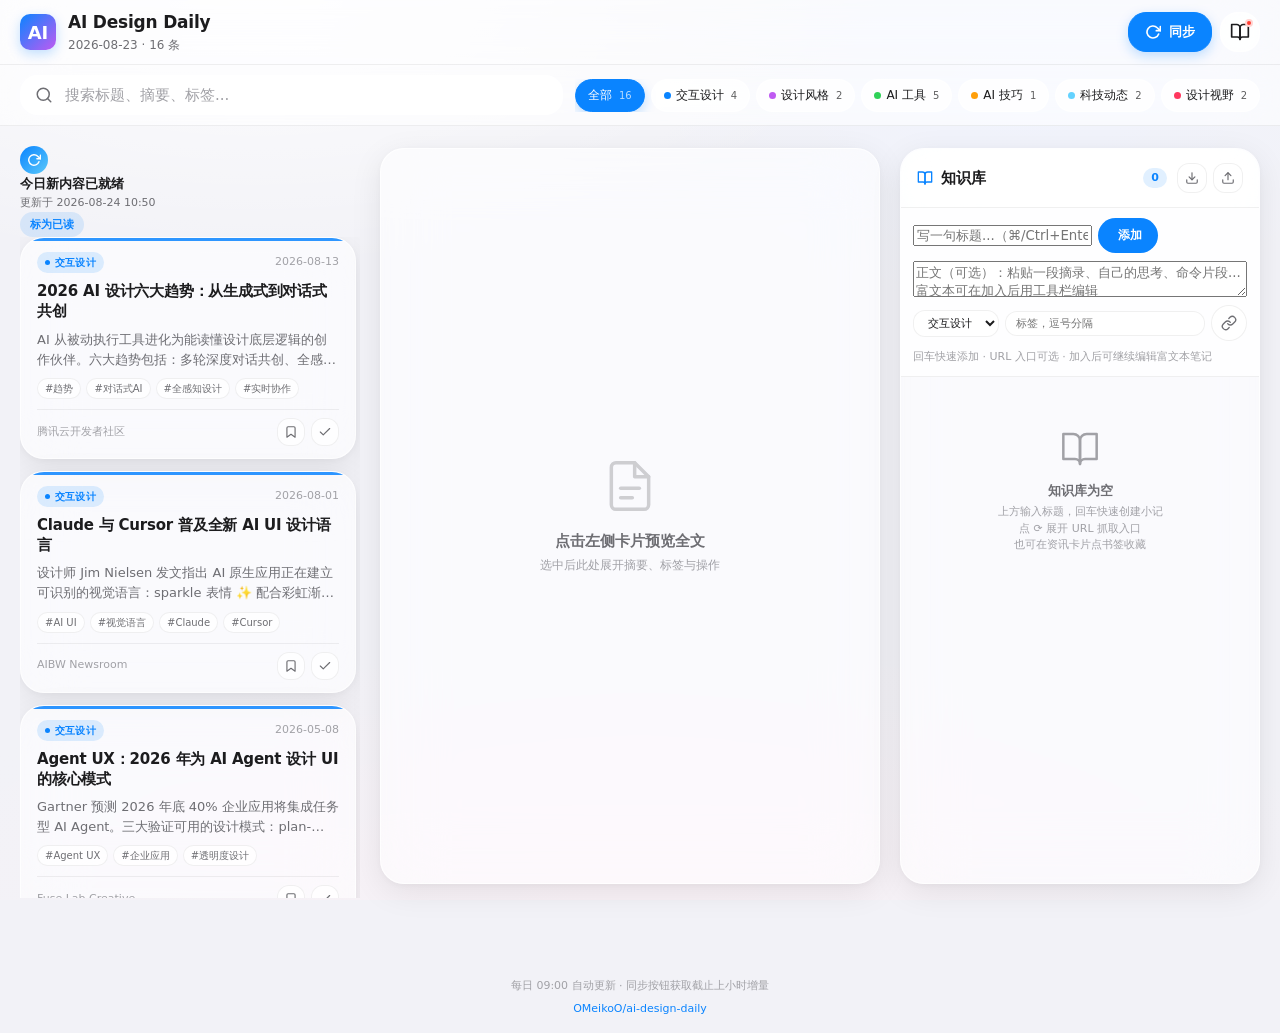
==== index.html @ 4205f043 "feat: fused topbar + sticky list col + DingTalk-style KB compose - Top bar: search + filter chips fu" ====
<!DOCTYPE html>
<html lang="zh-CN">
<head>
<meta charset="UTF-8">
<meta name="viewport" content="width=device-width, initial-scale=1.0, viewport-fit=cover, maximum-scale=5.0">
<meta name="theme-color" content="#f5f5f7" media="(prefers-color-scheme: light)">
<meta name="theme-color" content="#000000" media="(prefers-color-scheme: dark)">
<meta name="apple-mobile-web-app-capable" content="yes">
<meta name="apple-mobile-web-app-status-bar-style" content="black-translucent">
<meta name="description" content="AI / 科技 / 设计每日资讯 · iOS 27 Liquid Glass 设计">
<title>AI Design Daily · 每日资讯</title>
<style>
/* ============================================================
   iOS 27 Liquid Glass Design Tokens
   ============================================================ */
:root {
  /* Light mode */
  --bg-base: #f2f2f7;
  --bg-gradient-1: rgba(255, 255, 255, 0.85);
  --bg-gradient-2: rgba(240, 244, 255, 0.7);
  --bg-gradient-3: rgba(255, 240, 245, 0.5);

  --glass-bg: rgba(255, 255, 255, 0.6);
  --glass-bg-strong: rgba(255, 255, 255, 0.78);
  --glass-bg-elevated: rgba(255, 255, 255, 0.85);
  --glass-border: rgba(255, 255, 255, 0.7);
  --glass-border-subtle: rgba(0, 0, 0, 0.06);
  --glass-shadow: 0 8px 32px rgba(0, 0, 0, 0.08), 0 2px 8px rgba(0, 0, 0, 0.04);
  --glass-shadow-strong: 0 12px 40px rgba(0, 0, 0, 0.12), 0 4px 12px rgba(0, 0, 0, 0.06);
  --glass-blur: 30px;

  --text-primary: #1c1c1e;
  --text-secondary: #6e6e73;
  --text-tertiary: #a1a1a6;

  --accent: #0a84ff;
  --accent-soft: rgba(10, 132, 255, 0.12);
  --accent-glow: rgba(10, 132, 255, 0.25);

  --danger: #ff3b30;
  --success: #30d158;
  --warning: #ff9f0a;

  --cat-interaction: #0a84ff;
  --cat-styles: #bf5af2;
  --cat-tools: #30d158;
  --cat-tips: #ff9f0a;
  --cat-tech: #64d2ff;
  --cat-design: #ff375f;

  --radius-sm: 12px;
  --radius-md: 18px;
  --radius-lg: 24px;
  --radius-xl: 32px;
  --radius-pill: 999px;

  --font: -apple-system, BlinkMacSystemFont, "SF Pro Display", "SF Pro Text", "PingFang SC", "Helvetica Neue", "Microsoft YaHei", system-ui, sans-serif;

  --safe-top: env(safe-area-inset-top, 0px);
  --safe-bottom: env(safe-area-inset-bottom, 0px);

  --header-h: 64px;
  --search-h: 56px;
  --filter-h: 56px;

  /* Layout widths */
  --content-max: 1700px;
  --list-col-w: 340px;
  --kb-col-w: 360px;
}

@media (prefers-color-scheme: dark) {
  :root {
    --bg-base: #000000;
    --bg-gradient-1: rgba(28, 28, 30, 0.85);
    --bg-gradient-2: rgba(20, 20, 35, 0.7);
    --bg-gradient-3: rgba(35, 20, 30, 0.5);

    --glass-bg: rgba(28, 28, 30, 0.6);
    --glass-bg-strong: rgba(44, 44, 46, 0.78);
    --glass-bg-elevated: rgba(58, 58, 60, 0.85);
    --glass-border: rgba(255, 255, 255, 0.12);
    --glass-border-subtle: rgba(255, 255, 255, 0.08);
    --glass-shadow: 0 8px 32px rgba(0, 0, 0, 0.4), 0 2px 8px rgba(0, 0, 0, 0.2);
    --glass-shadow-strong: 0 12px 40px rgba(0, 0, 0, 0.5), 0 4px 12px rgba(0, 0, 0, 0.3);

    --text-primary: #f5f5f7;
    --text-secondary: #a1a1a6;
    --text-tertiary: #6e6e73;

    --accent: #0a84ff;
    --accent-soft: rgba(10, 132, 255, 0.18);
    --accent-glow: rgba(10, 132, 255, 0.4);

    --cat-interaction: #5ac8fa;
    --cat-styles: #d9b4ff;
    --cat-tools: #4ade80;
    --cat-tips: #ffd60a;
    --cat-tech: #64d2ff;
    --cat-design: #ff6482;
  }
}

* { box-sizing: border-box; -webkit-tap-highlight-color: transparent; }

html, body {
  margin: 0;
  padding: 0;
  height: 100%;
  font-family: var(--font);
  font-size: 16px;
  line-height: 1.5;
  color: var(--text-primary);
  background: var(--bg-base);
  -webkit-font-smoothing: antialiased;
  -moz-osx-font-smoothing: grayscale;
  overscroll-behavior-y: none;
}

body {
  min-height: 100vh;
  background:
    radial-gradient(ellipse 80% 50% at 20% 0%, var(--bg-gradient-1) 0%, transparent 60%),
    radial-gradient(ellipse 60% 50% at 80% 10%, var(--bg-gradient-2) 0%, transparent 50%),
    radial-gradient(ellipse 100% 50% at 50% 100%, var(--bg-gradient-3) 0%, transparent 60%),
    var(--bg-base);
  background-attachment: fixed;
}

button { font-family: inherit; cursor: pointer; border: none; background: none; color: inherit; }
input, textarea { font-family: inherit; }
a { color: inherit; }

/* ============================================================
   Header (sticky glass)
   ============================================================ */
.header {
  position: sticky;
  top: 0;
  z-index: 50;
  padding: var(--safe-top) 0 0;
  background: var(--glass-bg);
  backdrop-filter: blur(var(--glass-blur)) saturate(180%);
  -webkit-backdrop-filter: blur(var(--glass-blur)) saturate(180%);
  border-bottom: 1px solid var(--glass-border-subtle);
}

.header-inner {
  max-width: var(--content-max);
  margin: 0 auto;
  padding: 0 20px;
  height: var(--header-h);
  display: flex;
  align-items: center;
  gap: 16px;
}

.brand {
  display: flex;
  align-items: center;
  gap: 12px;
  flex: 1;
  min-width: 0;
}

.brand-logo {
  width: 36px;
  height: 36px;
  border-radius: 10px;
  background: linear-gradient(135deg, #0a84ff 0%, #bf5af2 100%);
  display: flex;
  align-items: center;
  justify-content: center;
  color: #fff;
  font-weight: 700;
  font-size: 18px;
  box-shadow: 0 4px 12px var(--accent-glow);
  flex-shrink: 0;
}

.brand-text { display: flex; flex-direction: column; min-width: 0; }
.brand-title {
  font-size: 17px;
  font-weight: 600;
  letter-spacing: -0.2px;
  white-space: nowrap;
  overflow: hidden;
  text-overflow: ellipsis;
}
.brand-sub {
  font-size: 12px;
  color: var(--text-secondary);
  white-space: nowrap;
  overflow: hidden;
  text-overflow: ellipsis;
}

.header-actions { display: flex; align-items: center; gap: 8px; }

.icon-btn {
  width: 40px;
  height: 40px;
  border-radius: var(--radius-md);
  background: var(--glass-bg-strong);
  backdrop-filter: blur(20px) saturate(180%);
  -webkit-backdrop-filter: blur(20px) saturate(180%);
  border: 1px solid var(--glass-border);
  display: flex;
  align-items: center;
  justify-content: center;
  color: var(--text-primary);
  transition: transform 0.2s cubic-bezier(0.34, 1.56, 0.64, 1), background 0.2s;
  position: relative;
  flex-shrink: 0;
}
.icon-btn:hover { background: var(--glass-bg-elevated); }
.icon-btn:active { transform: scale(0.94); }
.icon-btn svg { width: 20px; height: 20px; }
.icon-btn.spinning svg { animation: spin 1s linear infinite; }
@keyframes spin { to { transform: rotate(360deg); } }

.sync-btn {
  display: inline-flex;
  align-items: center;
  gap: 8px;
  height: 40px;
  padding: 0 16px;
  border-radius: var(--radius-md);
  background: var(--accent);
  color: #fff;
  border: 1px solid var(--accent);
  font-size: 13px;
  font-weight: 600;
  box-shadow: 0 4px 12px var(--accent-glow);
  transition: all 0.2s cubic-bezier(0.34, 1.56, 0.64, 1);
  white-space: nowrap;
}
.sync-btn:hover { transform: translateY(-1px); box-shadow: 0 6px 18px var(--accent-glow); }
.sync-btn:active { transform: scale(0.96); }
.sync-btn svg { width: 16px; height: 16px; }
.sync-btn.spinning { pointer-events: none; opacity: 0.8; }
.sync-btn.spinning svg { animation: spin 1s linear infinite; }

.badge-dot {
  position: absolute;
  top: 6px;
  right: 6px;
  min-width: 8px;
  height: 8px;
  border-radius: 50%;
  background: var(--danger);
  border: 2px solid var(--glass-bg-strong);
  display: none;
}
.badge-dot.show { display: block; box-shadow: 0 0 0 0 var(--danger); animation: pulse 2s infinite; }
@keyframes pulse {
  0% { box-shadow: 0 0 0 0 rgba(255, 59, 48, 0.6); }
  70% { box-shadow: 0 0 0 8px rgba(255, 59, 48, 0); }
  100% { box-shadow: 0 0 0 0 rgba(255, 59, 48, 0); }
}

/* ============================================================
   Top bar: search + filters fused in one row
   ============================================================ */
.topbar {
  position: sticky;
  top: calc(var(--safe-top) + var(--header-h));
  z-index: 49;
  padding: 10px 0;
  background: var(--glass-bg);
  backdrop-filter: blur(var(--glass-blur)) saturate(180%);
  -webkit-backdrop-filter: blur(var(--glass-blur)) saturate(180%);
  border-bottom: 1px solid var(--glass-border-subtle);
}
.topbar-inner {
  max-width: var(--content-max);
  margin: 0 auto;
  padding: 0 20px;
  display: flex;
  align-items: center;
  gap: 12px;
}
.search-box {
  display: flex;
  align-items: center;
  gap: 10px;
  height: 40px;
  padding: 0 14px;
  background: var(--glass-bg-strong);
  backdrop-filter: blur(20px);
  -webkit-backdrop-filter: blur(20px);
  border: 1px solid var(--glass-border);
  border-radius: var(--radius-md);
  transition: border-color 0.2s, box-shadow 0.2s;
  flex: 1;
  min-width: 0;
}
.search-box:focus-within {
  border-color: var(--accent);
  box-shadow: 0 0 0 4px var(--accent-soft);
}
.search-box svg { width: 18px; height: 18px; color: var(--text-secondary); flex-shrink: 0; }
.search-input {
  flex: 1;
  border: none;
  background: transparent;
  color: var(--text-primary);
  font-size: 15px;
  outline: none;
}
.search-input::placeholder { color: var(--text-tertiary); }
.search-clear {
  width: 20px; height: 20px;
  border-radius: 50%;
  background: var(--text-tertiary);
  color: var(--bg-base);
  display: none;
  align-items: center;
  justify-content: center;
  font-size: 14px;
  line-height: 1;
  flex-shrink: 0;
}
.search-clear.show { display: flex; }

/* ============================================================
   Filter chips (inline in topbar)
   ============================================================ */
.filter-inner {
  display: flex;
  gap: 6px;
  overflow-x: auto;
  scrollbar-width: none;
  -webkit-overflow-scrolling: touch;
  flex-shrink: 0;
  max-width: 60%;
}
.filter-inner::-webkit-scrollbar { display: none; }

.chip {
  display: inline-flex;
  align-items: center;
  gap: 5px;
  padding: 7px 12px;
  background: var(--glass-bg-strong);
  border: 1px solid var(--glass-border);
  border-radius: var(--radius-pill);
  color: var(--text-primary);
  font-size: 12px;
  font-weight: 500;
  white-space: nowrap;
  transition: all 0.25s cubic-bezier(0.34, 1.56, 0.64, 1);
  flex-shrink: 0;
}
.chip:hover { background: var(--glass-bg-elevated); }
.chip.active {
  background: var(--accent);
  color: #fff;
  border-color: var(--accent);
  box-shadow: 0 4px 12px var(--accent-glow);
}
.chip-dot {
  width: 7px; height: 7px;
  border-radius: 50%;
  background: currentColor;
}
.chip-count {
  font-size: 10px;
  opacity: 0.7;
  margin-left: 2px;
}

/* Topbar mobile: chips wrap below search */
@media (max-width: 767px) {
  .topbar-inner { flex-wrap: wrap; gap: 8px; padding: 0 16px; }
  .search-box { flex: 1 1 100%; }
  .filter-inner { max-width: 100%; width: 100%; }
}

/* ============================================================
   Layout: 3-column on desktop
   ============================================================ */
.layout {
  max-width: var(--content-max);
  margin: 0 auto;
  padding: 20px 20px 40px;
  display: grid;
  gap: 16px;
  grid-template-columns: 1fr; /* mobile default */
}

@media (min-width: 1024px) {
  .layout {
    grid-template-columns: minmax(320px, var(--list-col-w)) 1fr;
    gap: 20px;
  }
}

@media (min-width: 1280px) {
  .layout {
    grid-template-columns: minmax(340px, var(--list-col-w)) 1fr minmax(340px, var(--kb-col-w));
  }
}

@media (min-width: 1440px) {
  :root {
    --list-col-w: 380px;
    --kb-col-w: 400px;
  }
}

@media (min-width: 1700px) {
  :root { --content-max: 100%; --list-col-w: 420px; --kb-col-w: 440px; }
  .layout { padding: 24px 32px 40px; }
}

/* List column - independent scroll on PC so topbar stays fixed */
.list-col {
  min-width: 0;
  display: flex;
  flex-direction: column;
}
@media (min-width: 1024px) {
  .list-col {
    height: calc(100vh - var(--safe-top) - var(--header-h) - 60px - 24px);
    position: sticky;
    top: calc(var(--safe-top) + var(--header-h) + 60px + 12px);
    overflow: hidden;
  }
  .list-col .grid-wrap {
    flex: 1;
    overflow-y: auto;
    overflow-x: hidden;
    padding-right: 4px;
    scrollbar-width: thin;
    scrollbar-color: var(--glass-border) transparent;
  }
  .list-col .grid-wrap::-webkit-scrollbar { width: 6px; }
  .list-col .grid-wrap::-webkit-scrollbar-thumb { background: var(--glass-border); border-radius: 3px; }
}

/* Detail column (PC only) */
.detail-col {
  display: none;
  min-height: 600px;
}
@media (min-width: 1024px) {
  .detail-col { display: block; }
}

/* KB column (PC only on large screens) */
.kb-col {
  display: none;
  min-height: 600px;
}
@media (min-width: 1280px) {
  .kb-col { display: block; }
}

/* Mobile KB still uses drawer */
@media (max-width: 1279px) {
  .kb-col { display: none !important; }
}

/* ============================================================
   Update banner
   ============================================================ */
.update-banner {
  display: flex;
  align-items: center;
  gap: 12px;
  padding: 12px 14px;
  background: var(--glass-bg-strong);
  backdrop-filter: blur(20px);
  -webkit-backdrop-filter: blur(20px);
  border: 1px solid var(--glass-border);
  border-radius: var(--radius-lg);
  margin-bottom: 12px;
  box-shadow: var(--glass-shadow);
}
.update-banner-icon {
  width: 28px; height: 28px;
  border-radius: 50%;
  background: linear-gradient(135deg, var(--accent), #5ac8fa);
  display: flex;
  align-items: center;
  justify-content: center;
  color: #fff;
  flex-shrink: 0;
}
.update-banner-icon svg { width: 14px; height: 14px; }
.update-banner-text { flex: 1; min-width: 0; }
.update-banner-title { font-size: 13px; font-weight: 600; }
.update-banner-sub { font-size: 11px; color: var(--text-secondary); margin-top: 1px; }
.update-banner-action {
  padding: 5px 10px;
  background: var(--accent-soft);
  color: var(--accent);
  border-radius: var(--radius-pill);
  font-size: 11px;
  font-weight: 600;
  white-space: nowrap;
  transition: all 0.2s;
}
.update-banner-action:hover { background: var(--accent); color: #fff; }

/* ============================================================
   News grid (list column)
   ============================================================ */
.grid {
  display: grid;
  grid-template-columns: 1fr;
  gap: 12px;
}
@media (min-width: 768px) and (max-width: 1023px) {
  .grid { grid-template-columns: repeat(2, 1fr); }
}

/* ============================================================
   News card (list)
   ============================================================ */
.card {
  position: relative;
  background: var(--glass-bg);
  backdrop-filter: blur(var(--glass-blur)) saturate(180%);
  -webkit-backdrop-filter: blur(var(--glass-blur)) saturate(180%);
  border: 1px solid var(--glass-border);
  border-radius: var(--radius-lg);
  padding: 14px 16px 12px;
  box-shadow: var(--glass-shadow);
  transition: transform 0.3s cubic-bezier(0.34, 1.56, 0.64, 1), box-shadow 0.3s, border-color 0.2s;
  display: flex;
  flex-direction: column;
  gap: 8px;
  cursor: pointer;
  overflow: hidden;
}
.card::before {
  content: '';
  position: absolute;
  top: 0; left: 0; right: 0;
  height: 3px;
  background: var(--cat-color, var(--accent));
  opacity: 0.85;
}
.card:hover {
  transform: translateY(-2px);
  box-shadow: var(--glass-shadow-strong);
}
.card.active {
  border-color: var(--accent);
  box-shadow: 0 0 0 3px var(--accent-soft), var(--glass-shadow-strong);
}
.card.read { opacity: 0.62; }
.card.read .card-title { color: var(--text-secondary); }

.card-header {
  display: flex;
  align-items: center;
  gap: 8px;
  flex-wrap: wrap;
}
.cat-tag {
  display: inline-flex;
  align-items: center;
  gap: 5px;
  padding: 3px 8px;
  background: var(--cat-color-soft, var(--accent-soft));
  color: var(--cat-color, var(--accent));
  border-radius: var(--radius-pill);
  font-size: 10px;
  font-weight: 600;
  letter-spacing: 0.2px;
  text-transform: uppercase;
}
.cat-dot {
  width: 5px; height: 5px;
  border-radius: 50%;
  background: currentColor;
}
.card-date {
  font-size: 11px;
  color: var(--text-tertiary);
  margin-left: auto;
}

.card-title {
  font-size: 15px;
  font-weight: 700;
  letter-spacing: -0.2px;
  line-height: 1.35;
  color: var(--text-primary);
  margin: 0;
  display: -webkit-box;
  -webkit-line-clamp: 2;
  -webkit-box-orient: vertical;
  overflow: hidden;
}

.card-summary {
  font-size: 13px;
  line-height: 1.55;
  color: var(--text-secondary);
  margin: 0;
  display: -webkit-box;
  -webkit-line-clamp: 2;
  -webkit-box-orient: vertical;
  overflow: hidden;
}

.card-tags {
  display: flex;
  gap: 5px;
  flex-wrap: wrap;
}
.tag {
  padding: 2px 7px;
  background: var(--glass-bg-strong);
  border: 1px solid var(--glass-border-subtle);
  border-radius: var(--radius-sm);
  font-size: 10px;
  color: var(--text-secondary);
}

.card-footer {
  display: flex;
  align-items: center;
  gap: 8px;
  margin-top: 2px;
  padding-top: 8px;
  border-top: 1px solid var(--glass-border-subtle);
}
.card-source {
  flex: 1;
  font-size: 11px;
  color: var(--text-tertiary);
  white-space: nowrap;
  overflow: hidden;
  text-overflow: ellipsis;
}
.card-actions { display: flex; gap: 6px; }

.action-btn {
  width: 28px; height: 28px;
  border-radius: var(--radius-sm);
  background: var(--glass-bg-strong);
  border: 1px solid var(--glass-border-subtle);
  display: flex;
  align-items: center;
  justify-content: center;
  color: var(--text-secondary);
  transition: all 0.2s cubic-bezier(0.34, 1.56, 0.64, 1);
  text-decoration: none;
}
.action-btn:hover { background: var(--glass-bg-elevated); color: var(--text-primary); }
.action-btn:active { transform: scale(0.9); }
.action-btn svg { width: 14px; height: 14px; }
.action-btn.active {
  background: var(--accent);
  color: #fff;
  border-color: var(--accent);
}
.action-btn.active.kb { background: var(--cat-tips, #ff9f0a); border-color: var(--cat-tips, #ff9f0a); }
.action-btn.active.read { background: var(--success); border-color: var(--success); }

/* ============================================================
   Empty state
   ============================================================ */
.empty {
  text-align: center;
  padding: 60px 20px;
  color: var(--text-tertiary);
}
.empty-icon {
  width: 64px; height: 64px;
  margin: 0 auto 16px;
  border-radius: 50%;
  background: var(--glass-bg-strong);
  display: flex;
  align-items: center;
  justify-content: center;
}
.empty-icon svg { width: 28px; height: 28px; color: var(--text-tertiary); }
.empty-title { font-size: 16px; font-weight: 600; color: var(--text-secondary); margin-bottom: 4px; }
.empty-sub { font-size: 13px; }

/* ============================================================
   Loading skeleton
   ============================================================ */
.skeleton-card {
  height: 160px;
  border-radius: var(--radius-lg);
  background: linear-gradient(90deg, var(--glass-bg) 0%, var(--glass-bg-strong) 50%, var(--glass-bg) 100%);
  background-size: 200% 100%;
  animation: shimmer 1.5s infinite;
  border: 1px solid var(--glass-border-subtle);
}
@keyframes shimmer {
  0% { background-position: -200% 0; }
  100% { background-position: 200% 0; }
}

/* ============================================================
   Detail panel (PC center column)
   ============================================================ */
.detail-panel {
  position: sticky;
  top: calc(var(--safe-top) + var(--header-h) + 68px + 16px);
  height: calc(100vh - var(--safe-top) - var(--header-h) - 68px - 32px);
  background: var(--glass-bg);
  backdrop-filter: blur(var(--glass-blur)) saturate(180%);
  -webkit-backdrop-filter: blur(var(--glass-blur)) saturate(180%);
  border: 1px solid var(--glass-border);
  border-radius: var(--radius-lg);
  box-shadow: var(--glass-shadow);
  display: flex;
  flex-direction: column;
  overflow: hidden;
}

.detail-empty {
  flex: 1;
  display: flex;
  flex-direction: column;
  align-items: center;
  justify-content: center;
  color: var(--text-tertiary);
  text-align: center;
  padding: 40px;
}
.detail-empty svg { width: 56px; height: 56px; margin-bottom: 16px; opacity: 0.5; }
.detail-empty-title { font-size: 15px; font-weight: 600; color: var(--text-secondary); margin-bottom: 4px; }
.detail-empty-sub { font-size: 12px; }

.detail-content {
  flex: 1;
  overflow-y: auto;
  padding: 24px;
  display: flex;
  flex-direction: column;
  gap: 16px;
}

.detail-meta {
  display: flex;
  align-items: center;
  gap: 8px;
  flex-wrap: wrap;
}
.detail-meta .cat-tag { font-size: 11px; padding: 4px 10px; }
.detail-date { font-size: 12px; color: var(--text-tertiary); margin-left: auto; }

.detail-title {
  font-size: 22px;
  font-weight: 800;
  letter-spacing: -0.5px;
  line-height: 1.3;
  margin: 0;
  color: var(--text-primary);
}

.detail-summary {
  font-size: 14px;
  line-height: 1.7;
  color: var(--text-secondary);
  margin: 0;
  padding: 16px;
  background: var(--glass-bg-strong);
  border-radius: var(--radius-md);
  border-left: 3px solid var(--cat-color, var(--accent));
}

.detail-tags { display: flex; gap: 6px; flex-wrap: wrap; }
.detail-tags .tag { font-size: 11px; padding: 3px 8px; }

.detail-actions {
  display: flex;
  gap: 8px;
  flex-wrap: wrap;
  padding-top: 12px;
  border-top: 1px solid var(--glass-border-subtle);
  margin-top: auto;
}
.detail-action {
  display: inline-flex;
  align-items: center;
  gap: 6px;
  padding: 8px 14px;
  border-radius: var(--radius-md);
  font-size: 13px;
  font-weight: 600;
  transition: all 0.2s cubic-bezier(0.34, 1.56, 0.64, 1);
}
.detail-action.primary {
  background: var(--accent);
  color: #fff;
  border: 1px solid var(--accent);
  box-shadow: 0 4px 12px var(--accent-glow);
}
.detail-action.primary:hover { transform: translateY(-1px); }
.detail-action.primary.active {
  background: var(--cat-tips, #ff9f0a);
  border-color: var(--cat-tips, #ff9f0a);
  box-shadow: 0 4px 12px rgba(255, 159, 10, 0.3);
}
.detail-action.secondary {
  background: var(--glass-bg-strong);
  color: var(--text-primary);
  border: 1px solid var(--glass-border);
}
.detail-action.secondary:hover { background: var(--glass-bg-elevated); }
.detail-action svg { width: 15px; height: 15px; }
.detail-action.read.active {
  background: var(--success);
  color: #fff;
  border-color: var(--success);
}

.detail-source {
  font-size: 12px;
  color: var(--text-tertiary);
  display: flex;
  align-items: center;
  gap: 6px;
}
.detail-source a { color: var(--accent); text-decoration: none; word-break: break-all; }

/* ============================================================
   KB panel (PC right column / mobile drawer)
   ============================================================ */
.kb-panel {
  position: sticky;
  top: calc(var(--safe-top) + var(--header-h) + 68px + 16px);
  height: calc(100vh - var(--safe-top) - var(--header-h) - 68px - 32px);
  background: var(--glass-bg);
  backdrop-filter: blur(var(--glass-blur)) saturate(180%);
  -webkit-backdrop-filter: blur(var(--glass-blur)) saturate(180%);
  border: 1px solid var(--glass-border);
  border-radius: var(--radius-lg);
  box-shadow: var(--glass-shadow);
  display: flex;
  flex-direction: column;
  overflow: hidden;
}

.kb-header {
  display: flex;
  align-items: center;
  gap: 10px;
  padding: 14px 16px;
  background: var(--glass-bg-strong);
  backdrop-filter: blur(20px);
  -webkit-backdrop-filter: blur(20px);
  border-bottom: 1px solid var(--glass-border-subtle);
}
.kb-title { flex: 1; font-size: 15px; font-weight: 700; display: flex; align-items: center; gap: 8px; }
.kb-title svg { width: 16px; height: 16px; color: var(--accent); }
.kb-count {
  font-size: 11px;
  color: var(--accent);
  padding: 2px 8px;
  background: var(--accent-soft);
  border-radius: var(--radius-pill);
  font-weight: 600;
}
.kb-actions { display: flex; gap: 6px; }
.kb-mini-btn {
  width: 30px; height: 30px;
  border-radius: var(--radius-sm);
  background: var(--glass-bg);
  border: 1px solid var(--glass-border-subtle);
  display: flex;
  align-items: center;
  justify-content: center;
  color: var(--text-secondary);
  transition: all 0.2s;
}
.kb-mini-btn:hover { background: var(--glass-bg-elevated); color: var(--text-primary); }
.kb-mini-btn svg { width: 14px; height: 14px; }

.kb-mini-btn.primary {
  background: var(--accent);
  color: #fff;
  border-color: var(--accent);
  box-shadow: 0 2px 8px var(--accent-glow);
}
.kb-mini-btn.primary:hover { background: #006edc; }

/* DingTalk-style note compose area */
.kb-compose {
  padding: 10px 12px;
  background: var(--glass-bg-strong);
  border-bottom: 1px solid var(--glass-border-subtle);
  display: flex;
  flex-direction: column;
  gap: 8px;
}
.kb-compose-row { display: flex; align-items: center; gap: 6px; }
.kb-compose-input {
  flex: 1;
  border: 1px solid var(--glass-border);
  background: var(--bg-base);
  color: var(--text-primary);
  padding: 9px 12px;
  border-radius: var(--radius-md);
  font-size: 13px;
  outline: none;
  font-family: inherit;
  transition: border-color 0.2s;
  min-width: 0;
}
.kb-compose-input:focus { border-color: var(--accent); box-shadow: 0 0 0 3px var(--accent-soft); }
.kb-compose-textarea {
  width: 100%;
  min-height: 56px;
  max-height: 200px;
  resize: vertical;
  border: 1px solid var(--glass-border);
  background: var(--bg-base);
  color: var(--text-primary);
  padding: 10px 12px;
  border-radius: var(--radius-md);
  font-size: 13px;
  line-height: 1.6;
  outline: none;
  font-family: inherit;
  transition: border-color 0.2s;
}
.kb-compose-textarea:focus { border-color: var(--accent); box-shadow: 0 0 0 3px var(--accent-soft); }
.kb-compose-textarea::placeholder { color: var(--text-tertiary); }
.kb-compose-add {
  padding: 9px 16px;
  background: var(--accent);
  color: #fff;
  border-radius: var(--radius-md);
  font-size: 12px;
  font-weight: 600;
  white-space: nowrap;
  transition: all 0.2s;
  display: inline-flex;
  align-items: center;
  gap: 4px;
}
.kb-compose-add:hover { background: #006edc; }
.kb-compose-add:disabled { opacity: 0.5; pointer-events: none; }
.kb-compose-url-toggle {
  width: 36px; height: 36px;
  border-radius: var(--radius-md);
  background: var(--glass-bg);
  border: 1px solid var(--glass-border-subtle);
  display: flex;
  align-items: center;
  justify-content: center;
  color: var(--text-secondary);
  transition: all 0.2s;
  flex-shrink: 0;
}
.kb-compose-url-toggle:hover { background: var(--glass-bg-elevated); color: var(--text-primary); }
.kb-compose-url-toggle.active { background: var(--accent-soft); color: var(--accent); border-color: var(--accent); }
.kb-compose-url-toggle svg { width: 16px; height: 16px; }
.kb-compose-url-row {
  display: none;
  align-items: center;
  gap: 6px;
}
.kb-compose-url-row.show { display: flex; }
.kb-compose-fetch {
  padding: 8px 12px;
  background: var(--glass-bg);
  color: var(--text-primary);
  border: 1px solid var(--glass-border-subtle);
  border-radius: var(--radius-md);
  font-size: 11px;
  font-weight: 600;
  white-space: nowrap;
  display: inline-flex;
  align-items: center;
  gap: 4px;
  transition: all 0.2s;
}
.kb-compose-fetch:hover { background: var(--glass-bg-elevated); }
.kb-compose-fetch.spinning svg { animation: spin 1s linear infinite; }
.kb-compose-hint {
  font-size: 11px;
  color: var(--text-tertiary);
  line-height: 1.5;
  display: flex;
  align-items: center;
  gap: 6px;
}
.kb-compose-meta-row { display: flex; gap: 6px; flex-wrap: wrap; align-items: center; }
.kb-compose-cat-select,
.kb-compose-tags-input {
  border: 1px solid var(--glass-border-subtle);
  background: var(--glass-bg);
  color: var(--text-primary);
  padding: 5px 10px;
  border-radius: var(--radius-sm);
  font-size: 11px;
  outline: none;
  font-family: inherit;
}
.kb-compose-cat-select:focus,
.kb-compose-tags-input:focus { border-color: var(--accent); }
.kb-compose-cat-select { flex-shrink: 0; }
.kb-compose-tags-input { flex: 1; min-width: 80px; }

/* Article full text */
.detail-article {
  font-size: 14px;
  line-height: 1.75;
  color: var(--text-primary);
  padding: 16px;
  background: var(--glass-bg-strong);
  border-radius: var(--radius-md);
  border: 1px solid var(--glass-border-subtle);
  max-height: 60vh;
  overflow-y: auto;
}
.detail-article p { margin: 0 0 12px; }
.detail-article h1, .detail-article h2, .detail-article h3 {
  font-size: 16px;
  font-weight: 700;
  margin: 16px 0 8px;
  color: var(--text-primary);
}
.detail-article img { max-width: 100%; height: auto; border-radius: var(--radius-sm); margin: 8px 0; }
.detail-article a { color: var(--accent); text-decoration: underline; word-break: break-all; }
.detail-article blockquote {
  margin: 12px 0;
  padding: 8px 14px;
  border-left: 3px solid var(--accent);
  background: var(--accent-soft);
  color: var(--text-primary);
  font-style: italic;
}
.detail-article pre {
  background: var(--bg-base);
  padding: 10px;
  border-radius: var(--radius-sm);
  overflow-x: auto;
  font-size: 12px;
  margin: 8px 0;
}
.detail-article code { font-family: ui-monospace, "SF Mono", Menlo, monospace; }
.detail-article ul, .detail-article ol { margin: 8px 0; padding-left: 24px; }
.detail-article li { margin: 4px 0; }
.detail-article-loading {
  text-align: center;
  padding: 30px 16px;
  color: var(--text-secondary);
  font-size: 13px;
  display: flex;
  flex-direction: column;
  align-items: center;
  gap: 10px;
}
.detail-article-loading .spinner {
  width: 28px; height: 28px;
  border: 3px solid var(--accent-soft);
  border-top-color: var(--accent);
  border-radius: 50%;
  animation: spin 0.8s linear infinite;
}
.detail-article-error {
  padding: 14px 16px;
  background: rgba(255, 59, 48, 0.08);
  border: 1px solid rgba(255, 59, 48, 0.3);
  color: var(--danger);
  border-radius: var(--radius-md);
  font-size: 13px;
  line-height: 1.6;
}
.detail-article-error a { color: var(--accent); text-decoration: underline; }
.detail-article-toggle {
  display: inline-flex;
  align-items: center;
  gap: 6px;
  padding: 8px 14px;
  border-radius: var(--radius-md);
  font-size: 13px;
  font-weight: 600;
  background: var(--glass-bg-strong);
  color: var(--text-primary);
  border: 1px solid var(--glass-border);
  transition: all 0.2s;
}
.detail-article-toggle:hover { background: var(--glass-bg-elevated); }
.detail-article-toggle svg { width: 15px; height: 15px; }
.detail-article-toggle.loading { pointer-events: none; opacity: 0.7; }
.detail-article-toggle.loading svg { animation: spin 1s linear infinite; }

.kb-list {
  flex: 1;
  overflow-y: auto;
  padding: 12px;
  display: flex;
  flex-direction: column;
  gap: 10px;
}
.kb-empty {
  text-align: center;
  padding: 40px 20px;
  color: var(--text-tertiary);
}
.kb-empty svg { width: 40px; height: 40px; margin: 0 auto 12px; display: block; color: var(--text-tertiary); }
.kb-empty-title { font-size: 13px; font-weight: 600; color: var(--text-secondary); margin-bottom: 4px; }
.kb-empty-sub { font-size: 11px; line-height: 1.5; }

.kb-item {
  background: var(--glass-bg-strong);
  border: 1px solid var(--glass-border-subtle);
  border-radius: var(--radius-md);
  padding: 12px;
  display: flex;
  flex-direction: column;
  gap: 8px;
  transition: border-color 0.2s;
}
.kb-item:hover { border-color: var(--glass-border); }
.kb-item.active { border-color: var(--accent); box-shadow: 0 0 0 2px var(--accent-soft); }

.kb-item-meta { display: flex; align-items: center; gap: 6px; }
.kb-item-meta .cat-tag { font-size: 10px; padding: 2px 7px; }

.kb-item-title-edit {
  width: 100%;
  border: none;
  background: transparent;
  color: var(--text-primary);
  font-size: 14px;
  font-weight: 700;
  line-height: 1.4;
  outline: none;
  padding: 2px 0;
  border-bottom: 1px dashed transparent;
  transition: border-color 0.2s;
}
.kb-item-title-edit:focus { border-bottom-color: var(--accent); }

.kb-item-summary {
  font-size: 12px;
  color: var(--text-secondary);
  line-height: 1.5;
  display: -webkit-box;
  -webkit-line-clamp: 3;
  -webkit-box-orient: vertical;
  overflow: hidden;
}

/* Rich text editor */
.kb-toolbar {
  display: flex;
  gap: 4px;
  padding: 4px;
  background: var(--glass-bg);
  border: 1px solid var(--glass-border-subtle);
  border-radius: var(--radius-sm);
  margin-bottom: -4px;
}
.kb-tool {
  width: 26px; height: 26px;
  border-radius: 6px;
  display: flex;
  align-items: center;
  justify-content: center;
  color: var(--text-secondary);
  font-size: 12px;
  font-weight: 700;
  transition: all 0.15s;
}
.kb-tool:hover { background: var(--glass-bg-strong); color: var(--text-primary); }
.kb-tool.active { background: var(--accent); color: #fff; }
.kb-tool svg { width: 14px; height: 14px; }

.kb-item-note-edit {
  width: 100%;
  min-height: 60px;
  max-height: 200px;
  overflow-y: auto;
  border: 1px solid var(--glass-border-subtle);
  background: var(--bg-base);
  color: var(--text-primary);
  font-size: 13px;
  line-height: 1.6;
  outline: none;
  padding: 8px 10px;
  border-radius: var(--radius-sm);
  transition: border-color 0.2s;
}
.kb-item-note-edit:focus { border-color: var(--accent); }
.kb-item-note-edit.empty::before {
  content: attr(data-placeholder);
  color: var(--text-tertiary);
  pointer-events: none;
}
.kb-item-note-edit b, .kb-item-note-edit strong { font-weight: 700; }
.kb-item-note-edit i, .kb-item-note-edit em { font-style: italic; }
.kb-item-note-edit ul, .kb-item-note-edit ol { margin: 4px 0; padding-left: 20px; }
.kb-item-note-edit li { margin: 2px 0; }
.kb-item-note-edit a { color: var(--accent); text-decoration: underline; }
.kb-item-note-edit code { background: var(--glass-bg-strong); padding: 1px 5px; border-radius: 4px; font-family: ui-monospace, "SF Mono", Menlo, monospace; font-size: 12px; }
.kb-item-note-edit blockquote {
  margin: 6px 0;
  padding: 4px 10px;
  border-left: 3px solid var(--accent);
  background: var(--accent-soft);
  color: var(--text-primary);
}

.kb-item-footer {
  display: flex;
  gap: 6px;
  align-items: center;
  margin-top: 4px;
}
.kb-item-btn {
  padding: 5px 10px;
  border-radius: var(--radius-sm);
  font-size: 11px;
  font-weight: 600;
  transition: all 0.15s;
  text-decoration: none;
  display: inline-flex;
  align-items: center;
  gap: 4px;
}
.kb-item-btn svg { width: 12px; height: 12px; }
.kb-item-btn.open { background: var(--accent); color: #fff; }
.kb-item-btn.remove { background: rgba(255, 59, 48, 0.12); color: var(--danger); }

/* ============================================================
   Mobile KB drawer (max-width: 1279px)
   ============================================================ */
.kb-overlay {
  position: fixed;
  inset: 0;
  background: rgba(0, 0, 0, 0.4);
  backdrop-filter: blur(8px);
  -webkit-backdrop-filter: blur(8px);
  z-index: 99;
  opacity: 0;
  pointer-events: none;
  transition: opacity 0.3s;
}
.kb-overlay.show { opacity: 1; pointer-events: auto; }
@media (min-width: 1280px) {
  .kb-overlay { display: none; }
}

.kb-drawer {
  position: fixed;
  top: 0; right: 0; bottom: 0;
  width: 100%;
  max-width: 420px;
  background: var(--bg-base);
  z-index: 100;
  transform: translateX(100%);
  transition: transform 0.4s cubic-bezier(0.32, 0.72, 0, 1);
  display: flex;
  flex-direction: column;
  padding-top: var(--safe-top);
  padding-bottom: var(--safe-bottom);
}
.kb-drawer.show { transform: translateX(0); }
@media (min-width: 1280px) {
  .kb-drawer { display: none; }
}
.kb-drawer .kb-panel {
  position: static;
  height: 100%;
  border: none;
  border-radius: 0;
  box-shadow: none;
  background: transparent;
  backdrop-filter: none;
  -webkit-backdrop-filter: none;
}

/* ============================================================
   Floating action button (mobile)
   ============================================================ */
.fab {
  position: fixed;
  bottom: calc(20px + var(--safe-bottom));
  right: 20px;
  width: 56px;
  height: 56px;
  border-radius: 50%;
  background: linear-gradient(135deg, var(--accent) 0%, #5ac8fa 100%);
  color: #fff;
  display: flex;
  align-items: center;
  justify-content: center;
  box-shadow: 0 8px 24px var(--accent-glow), 0 2px 8px rgba(0, 0, 0, 0.2);
  z-index: 40;
  transition: transform 0.3s cubic-bezier(0.34, 1.56, 0.64, 1);
}
.fab:hover { transform: scale(1.05); }
.fab:active { transform: scale(0.92); }
.fab svg { width: 24px; height: 24px; }
.fab .badge-dot { top: 8px; right: 8px; border-color: var(--accent); }
@media (min-width: 1280px) {
  .fab { display: none; }
}

/* ============================================================
   Footer
   ============================================================ */
.footer {
  max-width: var(--content-max);
  margin: 24px auto 0;
  padding: 16px 20px;
  text-align: center;
  font-size: 11px;
  color: var(--text-tertiary);
}
.footer a { color: var(--accent); text-decoration: none; }

/* ============================================================
   Toast
   ============================================================ */
.toast {
  position: fixed;
  bottom: calc(90px + var(--safe-bottom));
  left: 50%;
  transform: translateX(-50%) translateY(20px);
  padding: 10px 18px;
  background: var(--glass-bg-elevated);
  backdrop-filter: blur(20px);
  -webkit-backdrop-filter: blur(20px);
  border: 1px solid var(--glass-border);
  border-radius: var(--radius-pill);
  font-size: 13px;
  font-weight: 500;
  color: var(--text-primary);
  box-shadow: var(--glass-shadow-strong);
  z-index: 200;
  opacity: 0;
  pointer-events: none;
  transition: opacity 0.25s, transform 0.25s cubic-bezier(0.34, 1.56, 0.64, 1);
  white-space: nowrap;
  max-width: 90vw;
  overflow: hidden;
  text-overflow: ellipsis;
}
.toast.show { opacity: 1; transform: translateX(-50%) translateY(0); }
@media (min-width: 1280px) {
  .toast { bottom: 30px; }
}

/* ============================================================
   Mobile adjustments
   ============================================================ */
@media (max-width: 767px) {
  .header-inner { padding: 0 16px; height: 56px; gap: 10px; }
  .brand-logo { width: 32px; height: 32px; font-size: 16px; }
  .brand-title { font-size: 15px; }
  .brand-sub { font-size: 11px; }
  .icon-btn { width: 36px; height: 36px; }
  .icon-btn svg { width: 18px; height: 18px; }
  .sync-btn { padding: 0 12px; height: 36px; font-size: 12px; }
  .sync-btn span { display: none; }
  .sync-btn svg { width: 18px; height: 18px; }

  .topbar { top: calc(var(--safe-top) + 56px); }

  .layout { padding: 16px 16px 100px; gap: 12px; }
  .card { padding: 12px 14px; gap: 6px; }
  .card-title { font-size: 14px; }
  .card-summary { font-size: 12px; }

  :root { --header-h: 56px; }
}
</style>
</head>
<body>

<!-- ============================================================
     Header
     ============================================================ -->
<header class="header">
  <div class="header-inner">
    <div class="brand">
      <div class="brand-logo">AI</div>
      <div class="brand-text">
        <div class="brand-title">AI Design Daily</div>
        <div class="brand-sub" id="brand-sub">加载中...</div>
      </div>
    </div>
    <div class="header-actions">
      <button class="sync-btn" id="sync-btn" title="同步截止上一小时的最新资讯" aria-label="同步最新资讯">
        <svg viewBox="0 0 24 24" fill="none" stroke="currentColor" stroke-width="2.5" stroke-linecap="round" stroke-linejoin="round"><polyline points="23 4 23 10 17 10"/><path d="M20.49 15a9 9 0 1 1-2.12-9.36L23 10"/></svg>
        <span>同步</span>
      </button>
      <button class="icon-btn" id="open-kb" title="知识库" aria-label="知识库">
        <svg viewBox="0 0 24 24" fill="none" stroke="currentColor" stroke-width="2" stroke-linecap="round" stroke-linejoin="round"><path d="M2 3h6a4 4 0 0 1 4 4v14a3 3 0 0 0-3-3H2z"/><path d="M22 3h-6a4 4 0 0 0-4 4v14a3 3 0 0 1 3-3h7z"/></svg>
        <span class="badge-dot" id="kb-badge"></span>
      </button>
    </div>
  </div>
</header>

<!-- ============================================================
     Top bar: search + filter chips fused in one row
     ============================================================ -->
<div class="topbar">
  <div class="topbar-inner">
    <div class="search-box">
      <svg viewBox="0 0 24 24" fill="none" stroke="currentColor" stroke-width="2" stroke-linecap="round" stroke-linejoin="round"><circle cx="11" cy="11" r="8"/><path d="m21 21-4.3-4.3"/></svg>
      <input type="search" class="search-input" id="search-input" placeholder="搜索标题、摘要、标签..." autocomplete="off">
      <button class="search-clear" id="search-clear" aria-label="清除搜索">×</button>
    </div>
    <div class="filter-inner" id="filter-chips"></div>
  </div>
</div>

<!-- ============================================================
     Layout (3-column on desktop)
     ============================================================ -->
<main class="layout">
  <!-- Left: list (independent scroll on PC) -->
  <section class="list-col">
    <div id="update-banner"></div>
    <div class="grid-wrap"><div class="grid" id="grid"></div></div>
  </section>

  <!-- Center: detail (PC only) -->
  <section class="detail-col">
    <div class="detail-panel" id="detail-panel">
      <div class="detail-empty" id="detail-empty">
        <svg viewBox="0 0 24 24" fill="none" stroke="currentColor" stroke-width="1.5" stroke-linecap="round" stroke-linejoin="round"><path d="M14 2H6a2 2 0 0 0-2 2v16a2 2 0 0 0 2 2h12a2 2 0 0 0 2-2V8z"/><polyline points="14 2 14 8 20 8"/><line x1="8" y1="13" x2="16" y2="13"/><line x1="8" y1="17" x2="13" y2="17"/></svg>
        <div class="detail-empty-title">点击左侧卡片预览全文</div>
        <div class="detail-empty-sub">选中后此处展开摘要、标签与操作</div>
      </div>
      <div class="detail-content" id="detail-content" style="display:none"></div>
    </div>
  </section>

  <!-- Right: KB (PC only on large screens) -->
  <aside class="kb-col">
    <div class="kb-panel" id="kb-panel-pc"></div>
  </aside>
</main>

<!-- ============================================================
     Mobile KB drawer
     ============================================================ -->
<div class="kb-overlay" id="kb-overlay"></div>
<aside class="kb-drawer" id="kb-drawer" aria-hidden="true">
  <div class="kb-panel" id="kb-panel-mobile"></div>
</aside>

<input type="file" id="kb-import-input" accept=".json" style="display:none">

<!-- ============================================================
     FAB (mobile)
     ============================================================ -->
<button class="fab" id="fab-kb" aria-label="打开知识库">
  <svg viewBox="0 0 24 24" fill="none" stroke="currentColor" stroke-width="2" stroke-linecap="round" stroke-linejoin="round"><path d="M2 3h6a4 4 0 0 1 4 4v14a3 3 0 0 0-3-3H2z"/><path d="M22 3h-6a4 4 0 0 0-4 4v14a3 3 0 0 1 3-3h7z"/></svg>
  <span class="badge-dot" id="fab-kb-badge"></span>
</button>

<!-- ============================================================
     Footer
     ============================================================ -->
<footer class="footer">
  <div id="footer-info">每日 09:00 自动更新 · 同步按钮获取截止上小时增量</div>
  <div style="margin-top:6px;"><a href="https://github.com/OMeikoO/ai-design-daily" target="_blank" rel="noopener">OMeikoO/ai-design-daily</a></div>
</footer>

<!-- ============================================================
     Toast
     ============================================================ -->
<div class="toast" id="toast"></div>

<script>
/* ============================================================
   State
   ============================================================ */
const STATE = {
  data: null,
  incremental: null, // incrementally synced items
  filter: 'all',
  query: '',
  selectedId: null,
  readItems: new Set(JSON.parse(localStorage.getItem('ai-design-daily:read') || '[]')),
  kbItems: new Map(JSON.parse(localStorage.getItem('ai-design-daily:kb') || '[]')),
  lastViewedDate: localStorage.getItem('ai-design-daily:last-viewed') || '',
  lastSyncAt: localStorage.getItem('ai-design-daily:last-sync') || '',
};

const ALL_CATEGORIES = [
  { id: 'interaction', name: '交互设计', icon: '✦', color: '#0a84ff' },
  { id: 'styles', name: '设计风格', icon: '◈', color: '#bf5af2' },
  { id: 'tools', name: 'AI 工具', icon: '◆', color: '#30d158' },
  { id: 'tips', name: 'AI 技巧', icon: '✸', color: '#ff9f0a' },
  { id: 'tech', name: '科技动态', icon: '❖', color: '#64d2ff' },
  { id: 'design', name: '设计视野', icon: '❂', color: '#ff375f' },
];

/* ============================================================
   Utils
   ============================================================ */
function $(sel, root) { return (root || document).querySelector(sel); }
function $$(sel, root) { return [...(root || document).querySelectorAll(sel)]; }
function escapeHtml(s) {
  return String(s == null ? '' : s).replace(/[&<>"']/g, c => ({'&':'&amp;','<':'&lt;','>':'&gt;','"':'&quot;',"'":'&#39;'}[c]));
}
function fmtDate(d) {
  if (!d) return '';
  const date = new Date(d);
  if (isNaN(date)) return d;
  const m = String(date.getMonth() + 1).padStart(2, '0');
  const day = String(date.getDate()).padStart(2, '0');
  return `${date.getFullYear()}-${m}-${day}`;
}
function relDate(d) {
  if (!d) return '';
  const date = new Date(d);
  if (isNaN(date)) return d;
  const today = new Date();
  today.setHours(0, 0, 0, 0);
  const target = new Date(date);
  target.setHours(0, 0, 0, 0);
  const diff = Math.round((today - target) / 86400000);
  if (diff === 0) return '今天';
  if (diff === 1) return '昨天';
  if (diff > 0 && diff < 7) return `${diff}天前`;
  if (diff < 0 && diff > -7) return `${-diff}天后`;
  return fmtDate(d);
}
function showToast(msg) {
  const t = $('#toast');
  t.textContent = msg;
  t.classList.add('show');
  clearTimeout(t._timer);
  t._timer = setTimeout(() => t.classList.remove('show'), 2200);
}
function saveState() {
  localStorage.setItem('ai-design-daily:read', JSON.stringify([...STATE.readItems]));
  localStorage.setItem('ai-design-daily:kb', JSON.stringify([...STATE.kbItems].map(([k, v]) => [k, v])));
}

function findItem(id) {
  if (!id) return null;
  if (STATE.data) {
    const found = STATE.data.items.find(i => i.id === id);
    if (found) return found;
  }
  if (STATE.incremental) {
    const found = STATE.incremental.items.find(i => i.id === id);
    if (found) return found;
  }
  // fallback to KB-stored item
  const note = STATE.kbItems.get(id);
  if (note && typeof note === 'object' && note.item) return note.item;
  return null;
}

function allItems() {
  const seen = new Set();
  const out = [];
  const inc = (STATE.incremental && STATE.incremental.items) ? [...STATE.incremental.items].reverse() : [];
  const base = (STATE.data && STATE.data.items) ? STATE.data.items : [];
  for (const it of [...inc, ...base]) {
    if (seen.has(it.id)) continue;
    seen.add(it.id);
    out.push(it);
  }
  return out;
}

function allCategories() {
  if (STATE.data && STATE.data.categories && STATE.data.categories.length) {
    return STATE.data.categories;
  }
  return ALL_CATEGORIES;
}

/* ============================================================
   Render: brand + banner + filters
   ============================================================ */
function renderBrandSub() {
  if (!STATE.data) return;
  const d = STATE.data.date;
  const incCount = STATE.incremental ? STATE.incremental.items.length : 0;
  const baseCount = STATE.data.totalItems || STATE.data.items.length;
  const total = baseCount + incCount;
  let txt = `${fmtDate(d)} · ${total} 条`;
  if (incCount > 0) txt += ` · 新增 ${incCount}`;
  $('#brand-sub').textContent = txt;
}

function renderUpdateBanner() {
  const banner = $('#update-banner');
  if (!STATE.data) return;
  const isNew = STATE.data.date !== STATE.lastViewedDate;
  banner.innerHTML = `
    <div class="update-banner-icon">
      <svg viewBox="0 0 24 24" fill="none" stroke="currentColor" stroke-width="2.5" stroke-linecap="round" stroke-linejoin="round"><polyline points="23 4 23 10 17 10"/><path d="M20.49 15a9 9 0 1 1-2.12-9.36L23 10"/></svg>
    </div>
    <div class="update-banner-text">
      <div class="update-banner-title">${isNew ? '今日新内容已就绪' : '当前为最新内容'}</div>
      <div class="update-banner-sub">${STATE.data.updatedAt ? '更新于 ' + STATE.data.updatedAt.replace('T', ' ').slice(0, 16) : '每日 09:00 自动刷新'}</div>
    </div>
    ${isNew ? `<button class="update-banner-action" id="banner-mark-read">标为已读</button>` : ''}
  `;
  const markBtn = $('#banner-mark-read');
  if (markBtn) markBtn.onclick = markAllRead;

  if (isNew) {
    $('#kb-badge').classList.add('show');
    $('#fab-kb-badge').classList.add('show');
  } else {
    $('#kb-badge').classList.remove('show');
    $('#fab-kb-badge').classList.remove('show');
  }
}

function renderFilters() {
  const wrap = $('#filter-chips');
  if (!STATE.data) return;
  const items = allItems();
  const counts = { all: items.length };
  for (const c of allCategories()) {
    counts[c.id] = items.filter(i => i.category === c.id).length;
  }
  const chips = [
    `<button class="chip ${STATE.filter === 'all' ? 'active' : ''}" data-cat="all">全部<span class="chip-count">${counts.all}</span></button>`,
    ...allCategories().map(c => `
      <button class="chip ${STATE.filter === c.id ? 'active' : ''}" data-cat="${c.id}">
        <span class="chip-dot" style="color:${c.color}"></span>
        ${c.name}<span class="chip-count">${counts[c.id] || 0}</span>
      </button>
    `),
  ];
  wrap.innerHTML = chips.join('');
  wrap.querySelectorAll('.chip').forEach(btn => {
    btn.onclick = () => {
      STATE.filter = btn.dataset.cat;
      renderFilters();
      renderGrid();
    };
  });
}

/* ============================================================
   Render: news list
   ============================================================ */
function renderGrid() {
  const grid = $('#grid');
  if (!STATE.data) return;

  let items = allItems();
  if (STATE.filter !== 'all') {
    items = items.filter(i => i.category === STATE.filter);
  }
  if (STATE.query.trim()) {
    const q = STATE.query.trim().toLowerCase();
    items = items.filter(i =>
      (i.title && i.title.toLowerCase().includes(q)) ||
      (i.summary && i.summary.toLowerCase().includes(q)) ||
      (i.tags && i.tags.some(t => t.toLowerCase().includes(q)))
    );
  }

  if (items.length === 0) {
    grid.innerHTML = `
      <div class="empty" style="grid-column:1/-1">
        <div class="empty-icon">
          <svg viewBox="0 0 24 24" fill="none" stroke="currentColor" stroke-width="2" stroke-linecap="round" stroke-linejoin="round"><circle cx="11" cy="11" r="8"/><path d="m21 21-4.3-4.3"/></svg>
        </div>
        <div class="empty-title">没有匹配的资讯</div>
        <div class="empty-sub">试试更换关键词或切换分类</div>
      </div>
    `;
    return;
  }

  grid.innerHTML = items.map(item => {
    const cat = allCategories().find(c => c.id === item.category) || { name: '', color: '#0a84ff' };
    const color = cat.color;
    const isRead = STATE.readItems.has(item.id);
    const inKb = STATE.kbItems.has(item.id);
    const isActive = STATE.selectedId === item.id;
    const isInc = STATE.incremental && STATE.incremental.items.some(i => i.id === item.id);
    return `
      <article class="card ${isRead ? 'read' : ''} ${isActive ? 'active' : ''}" data-id="${item.id}" style="--cat-color:${color};--cat-color-soft:${color}22">
        <div class="card-header">
          <span class="cat-tag" style="color:${color}">
            <span class="cat-dot"></span>
            ${cat.name}
          </span>
          ${isInc ? `<span class="cat-tag" style="color:#ff3b30;background:rgba(255,59,48,0.12)"><span class="cat-dot"></span>NEW</span>` : ''}
          <span class="card-date">${relDate(item.publishedAt)}</span>
        </div>
        <h3 class="card-title">${escapeHtml(item.title)}</h3>
        <p class="card-summary">${escapeHtml(item.summary)}</p>
        ${item.tags && item.tags.length ? `<div class="card-tags">${item.tags.slice(0, 4).map(t => `<span class="tag">#${escapeHtml(t)}</span>`).join('')}</div>` : ''}
        <div class="card-footer">
          <span class="card-source">${escapeHtml(item.source || '')}</span>
          <div class="card-actions">
            <button class="action-btn ${inKb ? 'active kb' : ''}" data-action="kb" data-id="${item.id}" title="${inKb ? '移出知识库' : '加入知识库'}" aria-label="加入知识库">
              <svg viewBox="0 0 24 24" fill="none" stroke="currentColor" stroke-width="2" stroke-linecap="round" stroke-linejoin="round"><path d="M19 21l-7-5-7 5V5a2 2 0 0 1 2-2h10a2 2 0 0 1 2 2z"/></svg>
            </button>
            <button class="action-btn ${isRead ? 'active read' : ''}" data-action="read" data-id="${item.id}" title="${isRead ? '取消已读' : '标记已读'}" aria-label="标记已读">
              <svg viewBox="0 0 24 24" fill="none" stroke="currentColor" stroke-width="2" stroke-linecap="round" stroke-linejoin="round"><polyline points="20 6 9 17 4 12"/></svg>
            </button>
          </div>
        </div>
      </article>
    `;
  }).join('');

  // Wire card click → select + show detail (PC)
  grid.querySelectorAll('.card').forEach(card => {
    card.onclick = (e) => {
      if (e.target.closest('[data-action]') || e.target.closest('a')) return;
      selectItem(card.dataset.id);
    };
  });
  grid.querySelectorAll('[data-action]').forEach(btn => {
    btn.onclick = (e) => {
      e.stopPropagation();
      const id = btn.dataset.id;
      const action = btn.dataset.action;
      if (action === 'read') toggleRead(id);
      else if (action === 'kb') {
        toggleKb(id);
        // If just added, also select it so detail panel shows (PC)
        if (STATE.kbItems.has(id)) selectItem(id);
      }
    };
  });
}

/* ============================================================
   Render: detail panel (PC center column)
   ============================================================ */
function renderDetail() {
  const panel = $('#detail-panel');
  if (!panel) return;
  const empty = $('#detail-empty');
  const content = $('#detail-content');
  if (!STATE.selectedId) {
    empty.style.display = 'flex';
    content.style.display = 'none';
    return;
  }
  const item = findItem(STATE.selectedId);
  if (!item) {
    empty.style.display = 'flex';
    content.style.display = 'none';
    return;
  }
  const cat = allCategories().find(c => c.id === item.category) || { name: '', color: '#0a84ff' };
  const color = cat.color;
  const isRead = STATE.readItems.has(item.id);
  const inKb = STATE.kbItems.has(item.id);
  empty.style.display = 'none';
  content.style.display = 'flex';
  content.style.setProperty('--cat-color', color);
  content.innerHTML = `
    <div class="detail-meta">
      <span class="cat-tag" style="color:${color}">
        <span class="cat-dot"></span>${cat.name}
      </span>
      <span class="detail-date">${fmtDate(item.publishedAt)} · ${relDate(item.publishedAt)}</span>
    </div>
    <h2 class="detail-title">${escapeHtml(item.title)}</h2>
    <div class="detail-summary">${escapeHtml(item.summary)}</div>
    ${item.tags && item.tags.length ? `<div class="detail-tags">${item.tags.map(t => `<span class="tag">#${escapeHtml(t)}</span>`).join('')}</div>` : ''}
    <div class="detail-source">
      来源: ${escapeHtml(item.source || '未知')}
      ${item.url ? ` · <a href="${escapeHtml(item.url)}" target="_blank" rel="noopener">查看原文 ↗</a>` : ''}
    </div>
    ${item.url ? `<button class="detail-article-toggle" id="detail-load-article">
      <svg viewBox="0 0 24 24" fill="none" stroke="currentColor" stroke-width="2" stroke-linecap="round" stroke-linejoin="round"><path d="M14 2H6a2 2 0 0 0-2 2v16a2 2 0 0 0 2 2h12a2 2 0 0 0 2-2V8z"/><polyline points="14 2 14 8 20 8"/><line x1="8" y1="13" x2="16" y2="13"/><line x1="8" y1="17" x2="13" y2="17"/></svg>
      <span class="detail-article-toggle-label">加载全文</span>
    </button>` : ''}
    <div id="detail-article-container"></div>
    <div class="detail-actions">
      <button class="detail-action primary ${inKb ? 'active' : ''}" id="detail-kb-toggle">
        <svg viewBox="0 0 24 24" fill="none" stroke="currentColor" stroke-width="2" stroke-linecap="round" stroke-linejoin="round"><path d="M19 21l-7-5-7 5V5a2 2 0 0 1 2-2h10a2 2 0 0 1 2 2z"/></svg>
        ${inKb ? '已加入知识库' : '加入知识库'}
      </button>
      <button class="detail-action read ${isRead ? 'active' : ''}" id="detail-read-toggle">
        <svg viewBox="0 0 24 24" fill="none" stroke="currentColor" stroke-width="2" stroke-linecap="round" stroke-linejoin="round"><polyline points="20 6 9 17 4 12"/></svg>
        ${isRead ? '已读' : '标为已读'}
      </button>
      ${item.url ? `<a class="detail-action secondary" href="${escapeHtml(item.url)}" target="_blank" rel="noopener">
        <svg viewBox="0 0 24 24" fill="none" stroke="currentColor" stroke-width="2" stroke-linecap="round" stroke-linejoin="round"><path d="M18 13v6a2 2 0 0 1-2 2H5a2 2 0 0 1-2-2V8a2 2 0 0 1 2-2h6"/><polyline points="15 3 21 3 21 9"/><line x1="10" y1="14" x2="21" y2="3"/></svg>
        原文
      </a>` : ''}
    </div>
  `;
  // Load article full text button
  const loadBtn = $('#detail-load-article');
  if (loadBtn) loadBtn.onclick = () => loadArticleFullText(item, loadBtn);
  const kbBtn = $('#detail-kb-toggle');
  if (kbBtn) kbBtn.onclick = () => {
    toggleKb(item.id);
    renderDetail();
    renderGrid();
  };
  const readBtn = $('#detail-read-toggle');
  if (readBtn) readBtn.onclick = () => {
    toggleRead(item.id);
    renderDetail();
    renderGrid();
  };
}

function selectItem(id) {
  STATE.selectedId = id;
  // mark read on view
  if (!STATE.readItems.has(id)) {
    STATE.readItems.add(id);
    saveState();
  }
  renderGrid();
  renderDetail();
}

/* ============================================================
   Render: KB panel (both PC column and mobile drawer share the same renderer)
   ============================================================ */
function renderKbPanel(root) {
  if (!root) return;
  const count = STATE.kbItems.size;
  root.innerHTML = `
    <div class="kb-header">
      <div class="kb-title">
        <svg viewBox="0 0 24 24" fill="none" stroke="currentColor" stroke-width="2" stroke-linecap="round" stroke-linejoin="round"><path d="M2 3h6a4 4 0 0 1 4 4v14a3 3 0 0 0-3-3H2z"/><path d="M22 3h-6a4 4 0 0 0-4 4v14a3 3 0 0 1 3-3h7z"/></svg>
        知识库
      </div>
      <span class="kb-count">${count}</span>
      <div class="kb-actions">
        <button class="kb-mini-btn kb-export" title="导出 JSON" aria-label="导出">
          <svg viewBox="0 0 24 24" fill="none" stroke="currentColor" stroke-width="2" stroke-linecap="round" stroke-linejoin="round"><path d="M21 15v4a2 2 0 0 1-2 2H5a2 2 0 0 1-2-2v-4"/><polyline points="7 10 12 15 17 10"/><line x1="12" y1="15" x2="12" y2="3"/></svg>
        </button>
        <button class="kb-mini-btn kb-import" title="导入 JSON" aria-label="导入">
          <svg viewBox="0 0 24 24" fill="none" stroke="currentColor" stroke-width="2" stroke-linecap="round" stroke-linejoin="round"><path d="M21 15v4a2 2 0 0 1-2 2H5a2 2 0 0 1-2-2v-4"/><polyline points="17 8 12 3 7 8"/><line x1="12" y1="3" x2="12" y2="15"/></svg>
        </button>
      </div>
    </div>
    <div class="kb-compose">
      <div class="kb-compose-row">
        <input class="kb-compose-title" type="text" placeholder="写一句标题...（⌘/Ctrl+Enter 添加）" autocomplete="off">
        <button class="kb-compose-add" title="添加到知识库">
          <svg viewBox="0 0 24 24" fill="none" stroke="currentColor" stroke-width="2.5" stroke-linecap="round" stroke-linejoin="round"><line x1="12" y1="5" x2="12" y2="19"/><line x1="5" y1="12" x2="19" y2="12"/></svg>
          添加
        </button>
      </div>
      <textarea class="kb-compose-body" placeholder="正文（可选）：粘贴一段摘录、自己的思考、命令片段... 富文本可在加入后用工具栏编辑" autocomplete="off"></textarea>
      <div class="kb-compose-meta-row">
        <select class="kb-compose-cat-select">
          ${allCategories().map(c => `<option value="${c.id}">${c.name}</option>`).join('')}
        </select>
        <input class="kb-compose-tags-input" type="text" placeholder="标签，逗号分隔" autocomplete="off">
        <button class="kb-compose-url-toggle" title="展开 URL 抓取入口" aria-label="URL 抓取">
          <svg viewBox="0 0 24 24" fill="none" stroke="currentColor" stroke-width="2" stroke-linecap="round" stroke-linejoin="round"><path d="M10 13a5 5 0 0 0 7.54.54l3-3a5 5 0 0 0-7.07-7.07l-1.72 1.71"/><path d="M14 11a5 5 0 0 0-7.54-.54l-3 3a5 5 0 0 0 7.07 7.07l1.71-1.71"/></svg>
        </button>
      </div>
      <div class="kb-compose-url-row">
        <input class="kb-compose-url" type="url" placeholder="原文 URL（可选）" autocomplete="off">
        <button class="kb-compose-fetch" title="从 URL 自动抓取标题与摘要">
          <svg viewBox="0 0 24 24" fill="none" stroke="currentColor" stroke-width="2" stroke-linecap="round" stroke-linejoin="round"><polyline points="23 4 23 10 17 10"/><path d="M20.49 15a9 9 0 1 1-2.12-9.36L23 10"/></svg>
          抓取
        </button>
      </div>
      <div class="kb-compose-hint">回车快速添加 · URL 入口可选 · 加入后可继续编辑富文本笔记</div>
    </div>
    <div class="kb-list">
      ${count === 0 ? `
        <div class="kb-empty">
          <svg viewBox="0 0 24 24" fill="none" stroke="currentColor" stroke-width="1.5" stroke-linecap="round" stroke-linejoin="round"><path d="M2 3h6a4 4 0 0 1 4 4v14a3 3 0 0 0-3-3H2z"/><path d="M22 3h-6a4 4 0 0 0-4 4v14a3 3 0 0 1 3-3h7z"/></svg>
          <div class="kb-empty-title">知识库为空</div>
          <div class="kb-empty-sub">上方输入标题，回车快速创建小记<br/>点 ⟳ 展开 URL 抓取入口<br/>也可在资讯卡片点书签收藏</div>
        </div>
      ` : ''}
    </div>
  `;

  const list = $('.kb-list', root);
  if (!list) return;

  const items = [...STATE.kbItems.entries()].map(([id, stored]) => {
    const newsItem = findItem(id);
    const note = (typeof stored === 'object' && stored) ? (stored.note || '') : (stored || '');
    const customTitle = (typeof stored === 'object' && stored) ? (stored.title || '') : '';
    return { id, newsItem, note, customTitle };
  }).reverse();

  for (const { id, newsItem, note, customTitle } of items) {
    if (!newsItem) {
      // deleted source, but note kept
      list.insertAdjacentHTML('beforeend', `
        <div class="kb-item" data-id="${id}">
          <div class="kb-item-title-edit" contenteditable="true" data-id="${id}" data-field="title">${escapeHtml(customTitle || '已删除的资讯')}</div>
          <div class="kb-toolbar">
            <button class="kb-tool" data-cmd="bold" title="粗体"><b>B</b></button>
            <button class="kb-tool" data-cmd="italic" title="斜体"><i>I</i></button>
            <button class="kb-tool" data-cmd="insertUnorderedList" title="列表"><svg viewBox="0 0 24 24" fill="none" stroke="currentColor" stroke-width="2" stroke-linecap="round" stroke-linejoin="round"><line x1="8" y1="6" x2="21" y2="6"/><line x1="8" y1="12" x2="21" y2="12"/><line x1="8" y1="18" x2="21" y2="18"/><line x1="3" y1="6" x2="3.01" y2="6"/><line x1="3" y1="12" x2="3.01" y2="12"/><line x1="3" y1="18" x2="3.01" y2="18"/></svg></button>
            <button class="kb-tool" data-cmd="formatBlock" data-value="blockquote" title="引用"><svg viewBox="0 0 24 24" fill="none" stroke="currentColor" stroke-width="2" stroke-linecap="round" stroke-linejoin="round"><path d="M3 21c3 0 7-1 7-8V5c0-1.25-.756-2-2-2H4c-1.25 0-2 .75-2 2v6c0 1.25.75 2 2 2h2"/><path d="M14 21c3 0 7-1 7-8V5c0-1.25-.756-2-2-2h-4c-1.25 0-2 .75-2 2v6c0 1.25.75 2 2 2h2"/></svg></button>
            <button class="kb-tool" data-cmd="createLink" title="链接"><svg viewBox="0 0 24 24" fill="none" stroke="currentColor" stroke-width="2" stroke-linecap="round" stroke-linejoin="round"><path d="M10 13a5 5 0 0 0 7.54.54l3-3a5 5 0 0 0-7.07-7.07l-1.72 1.71"/><path d="M14 11a5 5 0 0 0-7.54-.54l-3 3a5 5 0 0 0 7.07 7.07l1.71-1.71"/></svg></button>
          </div>
          <div class="kb-item-note-edit" contenteditable="true" data-id="${id}" data-field="note" data-placeholder="添加富文本笔记...">${note}</div>
          <div class="kb-item-footer">
            <button class="kb-item-btn remove" data-remove-id="${id}">移除</button>
          </div>
        </div>
      `);
      continue;
    }
    const cat = allCategories().find(c => c.id === newsItem.category) || { name: '', color: '#0a84ff' };
    const color = cat.color;
    const isActive = STATE.selectedId === id;
    list.insertAdjacentHTML('beforeend', `
      <div class="kb-item ${isActive ? 'active' : ''}" data-id="${id}" style="--cat-color:${color}">
        <div class="kb-item-meta">
          <span class="cat-tag" style="color:${color}">
            <span class="cat-dot"></span>${cat.name}
          </span>
          <span style="font-size:10px;color:var(--text-tertiary);margin-left:auto">${relDate(newsItem.publishedAt)}</span>
        </div>
        <div class="kb-item-title-edit" contenteditable="true" data-id="${id}" data-field="title" style="color:${color}">${escapeHtml(customTitle || newsItem.title)}</div>
        <div class="kb-item-summary">${escapeHtml(newsItem.summary)}</div>
        <div class="kb-toolbar">
          <button class="kb-tool" data-cmd="bold" title="粗体 (⌘B)"><b>B</b></button>
          <button class="kb-tool" data-cmd="italic" title="斜体 (⌘I)"><i>I</i></button>
          <button class="kb-tool" data-cmd="insertUnorderedList" title="无序列表"><svg viewBox="0 0 24 24" fill="none" stroke="currentColor" stroke-width="2" stroke-linecap="round" stroke-linejoin="round"><line x1="8" y1="6" x2="21" y2="6"/><line x1="8" y1="12" x2="21" y2="12"/><line x1="8" y1="18" x2="21" y2="18"/><line x1="3" y1="6" x2="3.01" y2="6"/><line x1="3" y1="12" x2="3.01" y2="12"/><line x1="3" y1="18" x2="3.01" y2="18"/></svg></button>
          <button class="kb-tool" data-cmd="formatBlock" data-value="blockquote" title="引用块"><svg viewBox="0 0 24 24" fill="none" stroke="currentColor" stroke-width="2" stroke-linecap="round" stroke-linejoin="round"><path d="M3 21c3 0 7-1 7-8V5c0-1.25-.756-2-2-2H4c-1.25 0-2 .75-2 2v6c0 1.25.75 2 2 2h2"/><path d="M14 21c3 0 7-1 7-8V5c0-1.25-.756-2-2-2h-4c-1.25 0-2 .75-2 2v6c0 1.25.75 2 2 2h2"/></svg></button>
          <button class="kb-tool" data-cmd="createLink" title="插入链接"><svg viewBox="0 0 24 24" fill="none" stroke="currentColor" stroke-width="2" stroke-linecap="round" stroke-linejoin="round"><path d="M10 13a5 5 0 0 0 7.54.54l3-3a5 5 0 0 0-7.07-7.07l-1.72 1.71"/><path d="M14 11a5 5 0 0 0-7.54-.54l-3 3a5 5 0 0 0 7.07 7.07l1.71-1.71"/></svg></button>
          <button class="kb-tool" data-cmd="formatBlock" data-value="pre" title="代码"><svg viewBox="0 0 24 24" fill="none" stroke="currentColor" stroke-width="2" stroke-linecap="round" stroke-linejoin="round"><polyline points="16 18 22 12 16 6"/><polyline points="8 6 2 12 8 18"/></svg></button>
        </div>
        <div class="kb-item-note-edit ${note ? '' : 'empty'}" contenteditable="true" data-id="${id}" data-field="note" data-placeholder="点击这里写笔记 · 支持粗体 / 列表 / 链接 / 引用">${note}</div>
        <div class="kb-item-footer">
          <a class="kb-item-btn open" href="${escapeHtml(newsItem.url || '#')}" target="_blank" rel="noopener">
            <svg viewBox="0 0 24 24" fill="none" stroke="currentColor" stroke-width="2" stroke-linecap="round" stroke-linejoin="round"><path d="M18 13v6a2 2 0 0 1-2 2H5a2 2 0 0 1-2-2V8a2 2 0 0 1 2-2h6"/><polyline points="15 3 21 3 21 9"/><line x1="10" y1="14" x2="21" y2="3"/></svg>
            原文
          </a>
          <button class="kb-item-btn remove" data-remove-id="${id}">移除</button>
        </div>
      </div>
    `);
  }

  // Wire KB item interactions
  $$('.kb-item', root).forEach(item => {
    const id = item.dataset.id;
    // Click item (not on interactive) → select news item to show detail
    item.addEventListener('click', (e) => {
      if (e.target.closest('.kb-item-title-edit, .kb-item-note-edit, .kb-tool, .kb-item-btn, a')) return;
      const newsItem = findItem(id);
      if (newsItem) selectItem(id);
    });
  });

  // Editable title (single line enter → blur)
  $$('.kb-item-title-edit', root).forEach(el => {
    el.addEventListener('blur', () => saveKbField(el));
    el.addEventListener('keydown', (e) => {
      if (e.key === 'Enter') { e.preventDefault(); el.blur(); }
    });
  });

  // Editable rich text note
  $$('.kb-item-note-edit', root).forEach(el => {
    el.addEventListener('blur', () => {
      saveKbField(el);
      el.classList.toggle('empty', !el.textContent.trim());
    });
    el.addEventListener('input', () => {
      el.classList.toggle('empty', !el.textContent.trim());
    });
    el.addEventListener('paste', (e) => {
      // strip formatting on paste, keep plain text (optional - here we allow rich paste)
      // e.preventDefault(); const text = (e.clipboardData || window.clipboardData).getData('text'); document.execCommand('insertText', false, text);
    });
  });

  // Toolbar buttons → execCommand
  $$('.kb-tool', root).forEach(btn => {
    btn.addEventListener('mousedown', (e) => {
      e.preventDefault(); // keep selection in the editor
    });
    btn.addEventListener('click', (e) => {
      e.preventDefault();
      const cmd = btn.dataset.cmd;
      const value = btn.dataset.value;
      // Find the active editable in the same kb-item
      const item = btn.closest('.kb-item');
      const editor = $('.kb-item-note-edit', item);
      if (!editor) return;
      editor.focus();
      if (cmd === 'createLink') {
        const url = prompt('输入链接 URL:', 'https://');
        if (url) document.execCommand('createLink', false, url);
      } else if (cmd === 'formatBlock') {
        const cur = document.queryCommandValue('formatBlock');
        // toggle blockquote / pre
        if (cur === value || cur === (value.toLowerCase())) {
          document.execCommand('formatBlock', false, 'div');
        } else {
          document.execCommand('formatBlock', false, value);
        }
      } else {
        document.execCommand(cmd, false, null);
      }
      // update active state
      setTimeout(() => updateToolbarActive(btn), 0);
      // save on next blur
      editor.dispatchEvent(new Event('input'));
    });
  });

  // Remove buttons
  $$('[data-remove-id]', root).forEach(btn => {
    btn.onclick = () => {
      STATE.kbItems.delete(btn.dataset.removeId);
      saveState();
      renderKb();
      renderGrid();
      renderDetail();
      showToast('已从知识库移除');
    };
  });

  // Export / import
  const exportBtn = $('.kb-export', root);
  if (exportBtn) exportBtn.onclick = exportKb;
  const importBtn = $('.kb-import', root);
  if (importBtn) importBtn.onclick = () => $('#kb-import-input').click();

  // DingTalk-style compose area
  const titleInput = $('.kb-compose-title', root);
  const bodyInput = $('.kb-compose-body', root);
  const catSelect = $('.kb-compose-cat-select', root);
  const tagsInput = $('.kb-compose-tags-input', root);
  const urlToggle = $('.kb-compose-url-toggle', root);
  const urlRow = $('.kb-compose-url-row', root);
  const urlInput = $('.kb-compose-url', root);
  const fetchBtn = $('.kb-compose-fetch', root);
  const addBtn = $('.kb-compose-add', root);

  if (urlToggle && urlRow) {
    urlToggle.onclick = () => {
      const on = urlRow.classList.toggle('show');
      urlToggle.classList.toggle('active', on);
      if (on) urlInput.focus();
    };
  }

  if (fetchBtn) fetchBtn.onclick = async () => {
    const url = (urlInput.value || '').trim();
    if (!url) { showToast('请先输入 URL'); return; }
    fetchBtn.classList.add('spinning');
    try {
      const result = await fetchArticle(url, { metaOnly: true });
      if (result.title) titleInput.value = result.title;
      if (result.summary && !bodyInput.value.trim()) bodyInput.value = result.summary;
      showToast('已抓取元数据 · 可继续编辑');
    } catch (e) {
      showToast('抓取失败 · 可手动填写: ' + (e.message || '').slice(0, 60));
    } finally {
      fetchBtn.classList.remove('spinning');
    }
  };

  function composeAdd() {
    const title = titleInput.value.trim();
    if (!title) { showToast('标题不能为空'); titleInput.focus(); return; }
    const body = bodyInput.value.trim();
    const url = (urlInput.value || '').trim();
    const cat = catSelect.value;
    const tags = tagsInput.value.split(/[,，]/).map(t => t.trim()).filter(Boolean);
    const id = 'note-' + Date.now().toString(36);
    const item = {
      id, category: cat, title,
      summary: body || '（暂无正文，加入后可在卡片里继续编辑）',
      source: url ? extractDomain(url) || '小记' : '小记',
      url, tags, publishedAt: fmtDate(new Date().toISOString()),
    };
    STATE.kbItems.set(id, { note: body, title: '', item });
    saveState();
    // clear
    titleInput.value = '';
    bodyInput.value = '';
    urlInput.value = '';
    tagsInput.value = '';
    urlRow.classList.remove('show');
    urlToggle.classList.remove('active');
    renderKb();
    renderGrid();
    showToast('已添加到知识库');
    titleInput.focus();
  }

  if (addBtn) addBtn.onclick = composeAdd;
  if (titleInput) titleInput.addEventListener('keydown', (e) => {
    if (e.key === 'Enter' && (e.ctrlKey || e.metaKey)) { e.preventDefault(); composeAdd(); }
  });
  if (bodyInput) bodyInput.addEventListener('keydown', (e) => {
    if (e.key === 'Enter' && (e.ctrlKey || e.metaKey)) { e.preventDefault(); composeAdd(); }
  });
}

/* ============================================================
   Article full text fetcher (with CORS proxy fallback)
   ============================================================ */
const CORS_PROXIES = [
  url => `https://api.allorigins.win/raw?url=${encodeURIComponent(url)}`,
  url => `https://corsproxy.io/?url=${encodeURIComponent(url)}`,
  url => `https://r.jina.ai/${url}`, // reader mode (returns clean markdown/text)
];

async function fetchArticle(url, opts) {
  opts = opts || {};
  const errors = [];

  // Try direct fetch first
  try {
    const res = await fetch(url, { mode: 'cors', credentials: 'omit' });
    if (res.ok) {
      const html = await res.text();
      return parseArticleHtml(html, url);
    }
    errors.push(`direct: HTTP ${res.status}`);
  } catch (e) {
    errors.push('direct: ' + (e.message || 'CORS'));
  }

  // Fallback to proxies
  for (const makeProxy of CORS_PROXIES) {
    try {
      const proxyUrl = makeProxy(url);
      const res = await fetch(proxyUrl);
      if (!res.ok) { errors.push(`proxy: HTTP ${res.status}`); continue; }
      const text = await res.text();
      if (makeProxy === CORS_PROXIES[2]) {
        // r.jina.ai returns reader text
        return { title: extractTitleFromText(text), summary: text.slice(0, 200), html: '<pre style="white-space:pre-wrap">' + escapeHtml(text) + '</pre>', source: extractDomain(url) };
      }
      return parseArticleHtml(text, url);
    } catch (e) {
      errors.push('proxy: ' + (e.message || 'fail'));
    }
  }
  throw new Error(errors.join(' | '));
}

function parseArticleHtml(html, url) {
  const doc = new DOMParser().parseFromString(html, 'text/html');
  // Title
  let title = '';
  const ogTitle = doc.querySelector('meta[property="og:title"]');
  if (ogTitle) title = ogTitle.getAttribute('content');
  if (!title) title = doc.querySelector('title')?.textContent || '';
  if (!title) {
    const h1 = doc.querySelector('h1');
    if (h1) title = h1.textContent;
  }
  title = title.trim();

  // Summary / description
  let summary = '';
  const ogDesc = doc.querySelector('meta[property="og:description"]') || doc.querySelector('meta[name="description"]');
  if (ogDesc) summary = ogDesc.getAttribute('content') || '';
  summary = summary.trim().slice(0, 300);

  // Main content - try common article selectors
  const selectors = [
    'article',
    'main [role="main"]',
    'main',
    '.article-content', '.article-body', '.article',
    '.post-content', '.post-body', '.entry-content',
    '.content-body', '.story-body',
    '#article-body', '#article',
    '[itemprop="articleBody"]',
    '.markdown-body', '.rich-text',
  ];
  let articleEl = null;
  for (const sel of selectors) {
    const el = doc.querySelector(sel);
    if (el && el.textContent.trim().length > 200) {
      articleEl = el;
      break;
    }
  }
  if (!articleEl) articleEl = doc.body;

  // Clean: remove scripts, styles, ads, nav, footer
  articleEl.querySelectorAll('script, style, noscript, iframe, nav, footer, header, aside, .ad, .ads, .advertisement, .share, .social, .related, .comments, .sidebar, .newsletter, .subscribe, [aria-hidden="true"]').forEach(n => n.remove());

  // Convert to safe HTML (sanitize)
  let html2 = articleEl.innerHTML;
  // Allow only safe tags
  const allowedTags = 'p,br,h1,h2,h3,h4,h5,h6,ul,ol,li,blockquote,pre,code,em,strong,b,i,a,img,figure,figcaption,table,thead,tbody,tr,td,th,div,span';
  const tmp = document.createElement('div');
  tmp.innerHTML = html2;
  const cleaned = document.createElement('div');
  const allowed = new Set(allowedTags.split(','));
  function walk(src, dst) {
    for (const node of [...src.childNodes]) {
      if (node.nodeType === Node.TEXT_NODE) {
        const t = node.textContent.replace(/\s+/g, ' ').trim();
        if (t) dst.appendChild(document.createTextNode(t + ' '));
      } else if (node.nodeType === Node.ELEMENT_NODE) {
        const tag = node.tagName.toLowerCase();
        if (!allowed.has(tag)) {
          // recurse into blocked element (pull out its text/children)
          walk(node, dst);
          continue;
        }
        const clone = document.createElement(tag);
        // sanitize attributes
        for (const attr of [...node.attributes]) {
          const name = attr.name.toLowerCase();
          if (name === 'href' || name === 'src') {
            try {
              const abs = new URL(attr.value, url).href;
              clone.setAttribute(name, abs);
            } catch (_) {}
          } else if (name === 'alt' || name === 'title' || name === 'class' === false) {
            // keep alt/title only
            if (name === 'alt' || name === 'title') clone.setAttribute(name, attr.value);
          }
        }
        // skip empty paragraphs
        walk(node, clone);
        if (clone.textContent.trim() || tag === 'img' || tag === 'br') {
          dst.appendChild(clone);
        }
      }
    }
  }
  walk(tmp, cleaned);
  // trim excessive empty paragraphs
  cleaned.querySelectorAll('p').forEach(p => {
    if (!p.textContent.trim() && !p.querySelector('img')) p.remove();
  });

  return {
    title,
    summary,
    html: cleaned.innerHTML,
    source: extractDomain(url),
  };
}

function extractTitleFromText(text) {
  const lines = text.split('\n').map(l => l.trim()).filter(Boolean);
  return lines[0] || '';
}
function extractDomain(url) {
  try { return new URL(url).hostname.replace(/^www\./, ''); } catch (_) { return ''; }
}

let _articleCache = new Map();
async function loadArticleFullText(item, btn) {
  const container = $('#detail-article-container');
  if (!container) return;
  // Toggle off if already loaded
  if (container.dataset.loaded === '1' && container.dataset.loadedFor === item.id) {
    container.innerHTML = '';
    container.dataset.loaded = '0';
    container.dataset.loadedFor = '';
    btn.classList.remove('loading');
    const label = $('.detail-article-toggle-label', btn.parentElement.parentElement) || $('.detail-article-toggle-label', btn);
    if (label) label.textContent = '加载全文';
    return;
  }
  if (btn) { btn.classList.add('loading'); const label = btn.querySelector('.detail-article-toggle-label'); if (label) label.textContent = '加载中...'; }
  container.innerHTML = `<div class="detail-article-loading"><div class="spinner"></div><div>正在抓取原文...</div></div>`;
  try {
    let result = _articleCache.get(item.url);
    if (!result) {
      result = await fetchArticle(item.url);
      _articleCache.set(item.url, result);
    }
    if (result.html && result.html.trim()) {
      container.innerHTML = `<div class="detail-article">${result.html}</div>`;
      container.dataset.loaded = '1';
      container.dataset.loadedFor = item.id;
      if (btn) { btn.classList.remove('loading'); const label = btn.querySelector('.detail-article-toggle-label'); if (label) label.textContent = '收起全文'; }
    } else if (result.summary) {
      container.innerHTML = `<div class="detail-article"><p>${escapeHtml(result.summary)}</p></div>`;
      container.dataset.loaded = '1';
      container.dataset.loadedFor = item.id;
      if (btn) { btn.classList.remove('loading'); const label = btn.querySelector('.detail-article-toggle-label'); if (label) label.textContent = '收起全文'; }
    } else {
      throw new Error('未抓取到正文内容');
    }
  } catch (e) {
    container.innerHTML = `
      <div class="detail-article-error">
        <div><strong>无法在站内加载全文</strong></div>
        <div style="margin-top:6px">原因: ${escapeHtml(e.message || 'CORS 限制或网络问题')}</div>
        <div style="margin-top:8px">该网站禁止跨域抓取。请点击下方"原文"在新标签打开阅读。</div>
      </div>
    `;
    if (btn) { btn.classList.remove('loading'); const label = btn.querySelector('.detail-article-toggle-label'); if (label) label.textContent = '加载全文'; }
  }
}

function updateToolbarActive(btn) {
  // simple state reflection
  const item = btn.closest('.kb-item');
  const tools = $$('.kb-tool', item);
  tools.forEach(t => {
    try {
      if (t.dataset.cmd && document.queryCommandState(t.dataset.cmd)) t.classList.add('active');
      else t.classList.remove('active');
    } catch (_) {}
  });
}

function saveKbField(el) {
  const id = el.dataset.id;
  const field = el.dataset.field;
  const value = el.innerHTML;
  let stored = STATE.kbItems.get(id);
  if (typeof stored !== 'object' || stored === null) stored = { note: stored || '' };
  if (field === 'title') stored.title = value.trim();
  else if (field === 'note') stored.note = value;
  STATE.kbItems.set(id, stored);
  saveState();
}

function renderKb() {
  renderKbPanel($('#kb-panel-pc'));
  renderKbPanel($('#kb-panel-mobile'));
}

/* ============================================================
   Actions
   ============================================================ */
function toggleRead(id) {
  if (STATE.readItems.has(id)) {
    STATE.readItems.delete(id);
  } else {
    STATE.readItems.add(id);
    showToast('已标记为已读');
  }
  saveState();
  renderGrid();
  renderDetail();
}

function toggleKb(id) {
  const item = findItem(id);
  if (!item) return;
  if (STATE.kbItems.has(id)) {
    STATE.kbItems.delete(id);
    showToast('已移出知识库');
  } else {
    // store both note (empty) + item snapshot for cross-device export
    STATE.kbItems.set(id, { note: '', title: '', item: item });
    showToast('已加入知识库 · 可在右侧编辑');
  }
  saveState();
  renderGrid();
  renderKb();
  renderDetail();
}

function markAllRead() {
  if (!STATE.data) return;
  const all = allItems();
  all.forEach(i => STATE.readItems.add(i.id));
  STATE.lastViewedDate = STATE.data.date;
  localStorage.setItem('ai-design-daily:last-viewed', STATE.lastViewedDate);
  saveState();
  renderUpdateBanner();
  renderGrid();
  showToast('已全部标记为已读');
}

/* ============================================================
   Search
   ============================================================ */
const searchInput = $('#search-input');
const searchClear = $('#search-clear');
searchInput.addEventListener('input', (e) => {
  STATE.query = e.target.value;
  searchClear.classList.toggle('show', !!STATE.query);
  renderGrid();
});
searchClear.addEventListener('click', () => {
  searchInput.value = '';
  STATE.query = '';
  searchClear.classList.remove('show');
  renderGrid();
  searchInput.focus();
});

/* ============================================================
   Sync button (manual incremental fetch)
   ============================================================ */
async function syncIncremental() {
  const btn = $('#sync-btn');
  btn.classList.add('spinning');
  try {
    // Try to fetch news.json again - if updatedAt changed, merge as incremental
    // Also try a separate sync.json if exists
    const candidates = ['./sync.json', 'sync.json', '/sync.json', '/ai-design-daily/sync.json'];
    let data = null;
    for (const p of candidates) {
      try {
        const res = await fetch(p + '?t=' + Date.now());
        if (!res.ok) continue;
        data = await res.json();
        break;
      } catch (_) {}
    }
    if (data && data.items && data.items.length) {
      // Merge: only keep items not already in base data
      const baseIds = new Set((STATE.data && STATE.data.items || []).map(i => i.id));
      const merged = data.items.filter(i => !baseIds.has(i.id));
      if (merged.length > 0) {
        STATE.incremental = { items: merged, updatedAt: data.updatedAt || new Date().toISOString() };
        STATE.lastSyncAt = new Date().toISOString();
        localStorage.setItem('ai-design-daily:last-sync', STATE.lastSyncAt);
        showToast(`同步成功 · 新增 ${merged.length} 条`);
        renderBrandSub();
        renderFilters();
        renderGrid();
      } else {
        showToast('已是最新 · 暂无新增');
      }
    } else {
      // No sync.json — fallback to refetching news.json (which may include new items)
      const refetchPaths = ['./news.json', 'news.json'];
      let refreshed = null;
      for (const p of refetchPaths) {
        try {
          const res = await fetch(p + '?t=' + Date.now());
          if (!res.ok) continue;
          refreshed = await res.json();
          break;
        } catch (_) {}
      }
      if (refreshed && STATE.data) {
        const oldIds = new Set(allItems().map(i => i.id));
        const newOnes = (refreshed.items || []).filter(i => !oldIds.has(i.id));
        if (newOnes.length > 0) {
          STATE.incremental = { items: newOnes, updatedAt: refreshed.updatedAt };
          STATE.lastSyncAt = new Date().toISOString();
          localStorage.setItem('ai-design-daily:last-sync', STATE.lastSyncAt);
          showToast(`同步成功 · 新增 ${newOnes.length} 条`);
          renderBrandSub();
          renderFilters();
          renderGrid();
        } else {
          showToast('已是最新 · 截止上一小时暂无新增');
        }
      } else {
        showToast('暂无可同步的新内容');
      }
    }
  } catch (e) {
    showToast('同步失败: ' + (e.message || '未知错误'));
  } finally {
    btn.classList.remove('spinning');
  }
}
$('#sync-btn').onclick = syncIncremental;

/* ============================================================
   Mobile KB drawer
   ============================================================ */
function openKbDrawer() {
  $('#kb-overlay').classList.add('show');
  $('#kb-drawer').classList.add('show');
  $('#kb-drawer').setAttribute('aria-hidden', 'false');
  renderKb();
}
function closeKbDrawer() {
  $('#kb-overlay').classList.remove('show');
  $('#kb-drawer').classList.remove('show');
  $('#kb-drawer').setAttribute('aria-hidden', 'true');
}
$('#open-kb').onclick = () => {
  // On large screens KB is already visible in right column - just scroll to it
  if (window.innerWidth >= 1280) {
    const col = $('.kb-col');
    if (col) col.scrollIntoView({ behavior: 'smooth', block: 'start' });
    return;
  }
  openKbDrawer();
};
$('#fab-kb').onclick = openKbDrawer;
$('#kb-overlay').onclick = closeKbDrawer;

/* ============================================================
   KB import / export
   ============================================================ */
function exportKb() {
  if (STATE.kbItems.size === 0) {
    showToast('知识库为空,无法导出');
    return;
  }
  const exportData = {
    exportedAt: new Date().toISOString(),
    source: 'ai-design-daily',
    items: [...STATE.kbItems.entries()].map(([id, stored]) => {
      const newsItem = findItem(id);
      const note = (typeof stored === 'object' && stored) ? (stored.note || '') : (stored || '');
      const title = (typeof stored === 'object' && stored) ? (stored.title || '') : '';
      return { id, note, customTitle: title, item: newsItem };
    }),
  };
  const blob = new Blob([JSON.stringify(exportData, null, 2)], { type: 'application/json' });
  const url = URL.createObjectURL(blob);
  const a = document.createElement('a');
  a.href = url;
  a.download = `ai-design-daily-kb-${fmtDate(new Date().toISOString())}.json`;
  a.click();
  URL.revokeObjectURL(url);
  showToast('已导出 ' + STATE.kbItems.size + ' 条');
}

$('#kb-import-input').addEventListener('change', (e) => {
  const file = e.target.files[0];
  if (!file) return;
  const reader = new FileReader();
  reader.onload = (ev) => {
    try {
      const data = JSON.parse(ev.target.result);
      const items = data.items || data;
      if (!Array.isArray(items)) throw new Error('格式错误');
      let added = 0;
      for (const item of items) {
        if (item.id) {
          const note = item.note || '';
          const title = item.customTitle || item.title || '';
          STATE.kbItems.set(item.id, { note, title, item: item.item || null });
          added++;
        }
      }
      saveState();
      renderKb();
      renderGrid();
      showToast(`已导入 ${added} 条`);
    } catch (err) {
      showToast('导入失败: ' + err.message);
    }
  };
  reader.readAsText(file);
  e.target.value = '';
});

/* ============================================================
   Load data
   ============================================================ */
async function loadData() {
  const grid = $('#grid');
  grid.innerHTML = Array(4).fill('<div class="skeleton-card"></div>').join('');

  const candidates = ['./news.json', 'news.json', '/news.json', '/ai-design-daily/news.json'];
  let data = null;
  let lastErr = null;
  for (const p of candidates) {
    try {
      const res = await fetch(p + '?t=' + Date.now());
      if (!res.ok) continue;
      data = await res.json();
      break;
    } catch (e) { lastErr = e; }
  }
  if (!data) {
    grid.innerHTML = `
      <div class="empty" style="grid-column:1/-1">
        <div class="empty-icon">
          <svg viewBox="0 0 24 24" fill="none" stroke="currentColor" stroke-width="2" stroke-linecap="round" stroke-linejoin="round"><circle cx="12" cy="12" r="10"/><line x1="12" y1="8" x2="12" y2="12"/><line x1="12" y1="16" x2="12.01" y2="16"/></svg>
        </div>
        <div class="empty-title">无法加载资讯数据</div>
        <div class="empty-sub">${escapeHtml((lastErr && lastErr.message) || '请稍后刷新重试')}</div>
      </div>
    `;
    return;
  }
  STATE.data = data;
  renderBrandSub();
  renderUpdateBanner();
  renderFilters();
  renderGrid();
  renderDetail();
  renderKb();
}

loadData();

// Keyboard shortcuts
document.addEventListener('keydown', (e) => {
  if ((e.ctrlKey || e.metaKey) && e.key === 'k') {
    e.preventDefault();
    searchInput.focus();
  } else if (e.key === 'Escape') {
    if ($('#kb-drawer').classList.contains('show')) closeKbDrawer();
    else if (STATE.selectedId) {
      STATE.selectedId = null;
      renderGrid();
      renderDetail();
    }
  } else if ((e.ctrlKey || e.metaKey) && e.key === 's') {
    e.preventDefault();
    syncIncremental();
  }
});
</script>
</body>
</html>
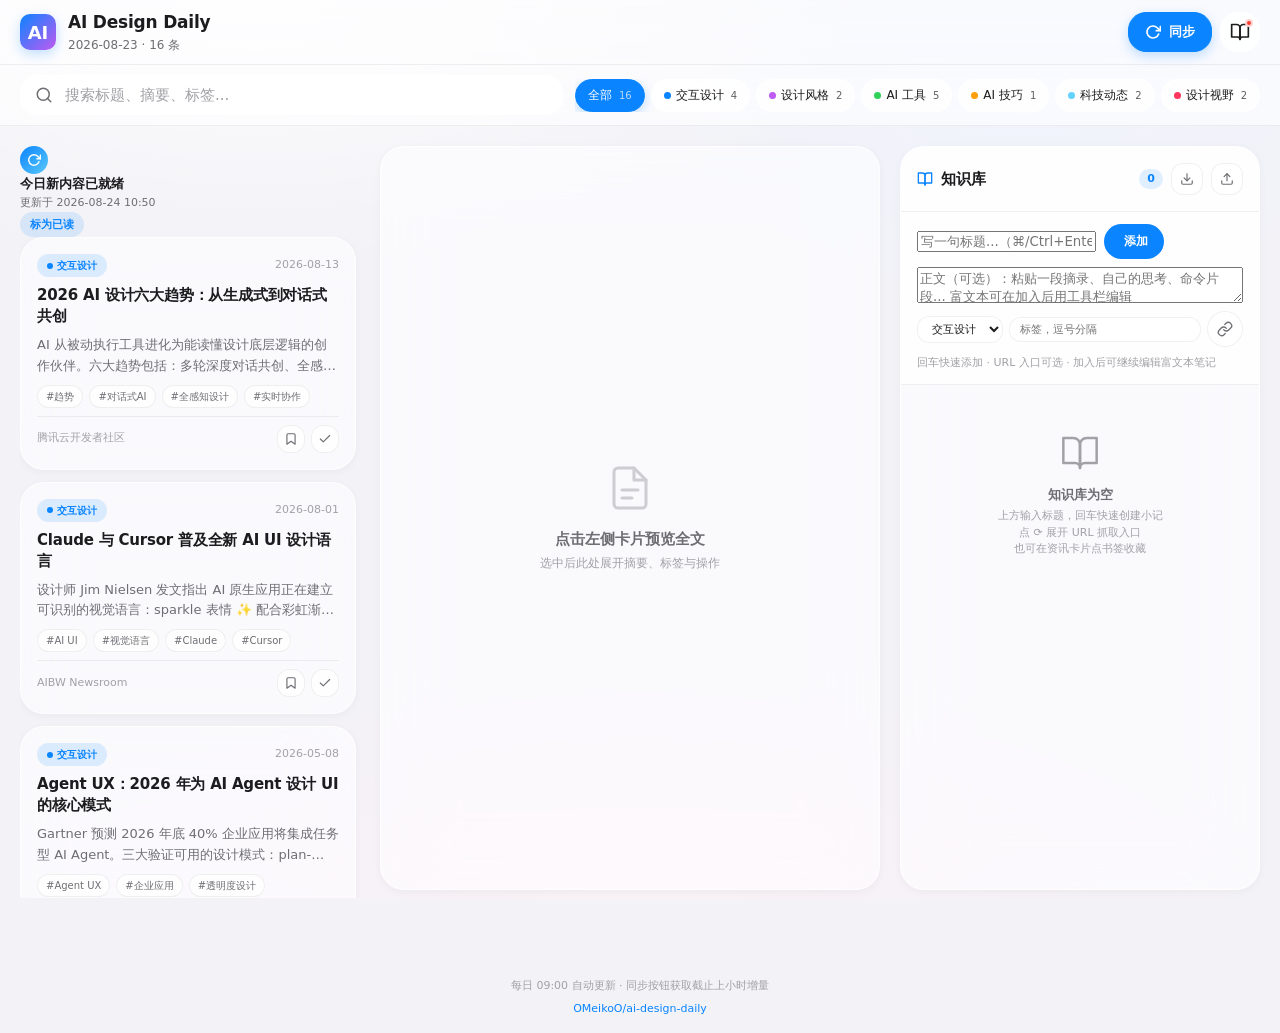
==== commit 6c8728b8: "fix: spacing + shadow + card style + iframe preview - Spacing: all values on 8px grid (16px base, 8p" ====
--- a/index.html
+++ b/index.html
@@ -526,8 +526,8 @@
   -webkit-backdrop-filter: blur(var(--glass-blur)) saturate(180%);
   border: 1px solid var(--glass-border);
   border-radius: var(--radius-lg);
-  padding: 14px 16px 12px;
-  box-shadow: var(--glass-shadow);
+  padding: 16px;
+  box-shadow: 0 2px 8px rgba(0, 0, 0, 0.04);
   transition: transform 0.3s cubic-bezier(0.34, 1.56, 0.64, 1), box-shadow 0.3s, border-color 0.2s;
   display: flex;
   flex-direction: column;
@@ -535,21 +535,13 @@
   cursor: pointer;
   overflow: hidden;
 }
-.card::before {
-  content: '';
-  position: absolute;
-  top: 0; left: 0; right: 0;
-  height: 3px;
-  background: var(--cat-color, var(--accent));
-  opacity: 0.85;
-}
 .card:hover {
-  transform: translateY(-2px);
-  box-shadow: var(--glass-shadow-strong);
+  transform: translateY(-1px);
+  box-shadow: 0 4px 16px rgba(0, 0, 0, 0.06);
 }
 .card.active {
   border-color: var(--accent);
-  box-shadow: 0 0 0 3px var(--accent-soft), var(--glass-shadow-strong);
+  box-shadow: 0 0 0 2px var(--accent-soft);
 }
 .card.read { opacity: 0.62; }
 .card.read .card-title { color: var(--text-secondary); }
@@ -563,18 +555,16 @@
 .cat-tag {
   display: inline-flex;
   align-items: center;
-  gap: 5px;
-  padding: 3px 8px;
+  gap: 4px;
+  padding: 4px 10px;
   background: var(--cat-color-soft, var(--accent-soft));
   color: var(--cat-color, var(--accent));
   border-radius: var(--radius-pill);
   font-size: 10px;
   font-weight: 600;
-  letter-spacing: 0.2px;
-  text-transform: uppercase;
 }
 .cat-dot {
-  width: 5px; height: 5px;
+  width: 6px; height: 6px;
   border-radius: 50%;
   background: currentColor;
 }
@@ -588,7 +578,7 @@
   font-size: 15px;
   font-weight: 700;
   letter-spacing: -0.2px;
-  line-height: 1.35;
+  line-height: 1.4;
   color: var(--text-primary);
   margin: 0;
   display: -webkit-box;
@@ -599,7 +589,7 @@
 
 .card-summary {
   font-size: 13px;
-  line-height: 1.55;
+  line-height: 1.6;
   color: var(--text-secondary);
   margin: 0;
   display: -webkit-box;
@@ -610,11 +600,11 @@
 
 .card-tags {
   display: flex;
-  gap: 5px;
+  gap: 6px;
   flex-wrap: wrap;
 }
 .tag {
-  padding: 2px 7px;
+  padding: 3px 8px;
   background: var(--glass-bg-strong);
   border: 1px solid var(--glass-border-subtle);
   border-radius: var(--radius-sm);
@@ -626,7 +616,6 @@
   display: flex;
   align-items: center;
   gap: 8px;
-  margin-top: 2px;
   padding-top: 8px;
   border-top: 1px solid var(--glass-border-subtle);
 }
@@ -705,14 +694,14 @@
    ============================================================ */
 .detail-panel {
   position: sticky;
-  top: calc(var(--safe-top) + var(--header-h) + 68px + 16px);
-  height: calc(100vh - var(--safe-top) - var(--header-h) - 68px - 32px);
+  top: calc(var(--safe-top) + var(--header-h) + 60px + 16px);
+  height: calc(100vh - var(--safe-top) - var(--header-h) - 60px - 32px);
   background: var(--glass-bg);
   backdrop-filter: blur(var(--glass-blur)) saturate(180%);
   -webkit-backdrop-filter: blur(var(--glass-blur)) saturate(180%);
   border: 1px solid var(--glass-border);
   border-radius: var(--radius-lg);
-  box-shadow: var(--glass-shadow);
+  box-shadow: 0 2px 8px rgba(0, 0, 0, 0.04);
   display: flex;
   flex-direction: column;
   overflow: hidden;
@@ -726,16 +715,16 @@
   justify-content: center;
   color: var(--text-tertiary);
   text-align: center;
-  padding: 40px;
-}
-.detail-empty svg { width: 56px; height: 56px; margin-bottom: 16px; opacity: 0.5; }
+  padding: 32px 16px;
+}
+.detail-empty svg { width: 48px; height: 48px; margin-bottom: 16px; opacity: 0.5; }
 .detail-empty-title { font-size: 15px; font-weight: 600; color: var(--text-secondary); margin-bottom: 4px; }
 .detail-empty-sub { font-size: 12px; }
 
 .detail-content {
   flex: 1;
   overflow-y: auto;
-  padding: 24px;
+  padding: 16px;
   display: flex;
   flex-direction: column;
   gap: 16px;
@@ -767,10 +756,9 @@
   padding: 16px;
   background: var(--glass-bg-strong);
   border-radius: var(--radius-md);
-  border-left: 3px solid var(--cat-color, var(--accent));
-}
-
-.detail-tags { display: flex; gap: 6px; flex-wrap: wrap; }
+}
+
+.detail-tags { display: flex; gap: 8px; flex-wrap: wrap; }
 .detail-tags .tag { font-size: 11px; padding: 3px 8px; }
 
 .detail-actions {
@@ -830,14 +818,14 @@
    ============================================================ */
 .kb-panel {
   position: sticky;
-  top: calc(var(--safe-top) + var(--header-h) + 68px + 16px);
-  height: calc(100vh - var(--safe-top) - var(--header-h) - 68px - 32px);
+  top: calc(var(--safe-top) + var(--header-h) + 60px + 16px);
+  height: calc(100vh - var(--safe-top) - var(--header-h) - 60px - 32px);
   background: var(--glass-bg);
   backdrop-filter: blur(var(--glass-blur)) saturate(180%);
   -webkit-backdrop-filter: blur(var(--glass-blur)) saturate(180%);
   border: 1px solid var(--glass-border);
   border-radius: var(--radius-lg);
-  box-shadow: var(--glass-shadow);
+  box-shadow: 0 2px 8px rgba(0, 0, 0, 0.04);
   display: flex;
   flex-direction: column;
   overflow: hidden;
@@ -846,11 +834,9 @@
 .kb-header {
   display: flex;
   align-items: center;
-  gap: 10px;
-  padding: 14px 16px;
+  gap: 8px;
+  padding: 16px;
   background: var(--glass-bg-strong);
-  backdrop-filter: blur(20px);
-  -webkit-backdrop-filter: blur(20px);
   border-bottom: 1px solid var(--glass-border-subtle);
 }
 .kb-title { flex: 1; font-size: 15px; font-weight: 700; display: flex; align-items: center; gap: 8px; }
@@ -863,9 +849,9 @@
   border-radius: var(--radius-pill);
   font-weight: 600;
 }
-.kb-actions { display: flex; gap: 6px; }
+.kb-actions { display: flex; gap: 8px; }
 .kb-mini-btn {
-  width: 30px; height: 30px;
+  width: 32px; height: 32px;
   border-radius: var(--radius-sm);
   background: var(--glass-bg);
   border: 1px solid var(--glass-border-subtle);
@@ -878,24 +864,16 @@
 .kb-mini-btn:hover { background: var(--glass-bg-elevated); color: var(--text-primary); }
 .kb-mini-btn svg { width: 14px; height: 14px; }
 
-.kb-mini-btn.primary {
-  background: var(--accent);
-  color: #fff;
-  border-color: var(--accent);
-  box-shadow: 0 2px 8px var(--accent-glow);
-}
-.kb-mini-btn.primary:hover { background: #006edc; }
-
 /* DingTalk-style note compose area */
 .kb-compose {
-  padding: 10px 12px;
+  padding: 12px 16px;
   background: var(--glass-bg-strong);
   border-bottom: 1px solid var(--glass-border-subtle);
   display: flex;
   flex-direction: column;
   gap: 8px;
 }
-.kb-compose-row { display: flex; align-items: center; gap: 6px; }
+.kb-compose-row { display: flex; align-items: center; gap: 8px; }
 .kb-compose-input {
   flex: 1;
   border: 1px solid var(--glass-border);
@@ -1005,73 +983,38 @@
 .kb-compose-cat-select { flex-shrink: 0; }
 .kb-compose-tags-input { flex: 1; min-width: 80px; }
 
-/* Article full text */
-.detail-article {
-  font-size: 14px;
-  line-height: 1.75;
-  color: var(--text-primary);
-  padding: 16px;
+/* Article iframe preview */
+.detail-iframe-section {
+  display: flex;
+  gap: 8px;
+  flex-wrap: wrap;
+}
+.detail-iframe-wrap {
+  position: relative;
+  width: 100%;
+  border: 1px solid var(--glass-border);
+  border-radius: var(--radius-md);
+  overflow: hidden;
+  background: var(--bg-base);
+  min-height: 400px;
+}
+.detail-iframe-wrap iframe {
+  width: 100%;
+  height: 500px;
+  border: none;
+  display: block;
+}
+.detail-iframe-hint {
+  padding: 10px 12px;
+  font-size: 11px;
+  color: var(--text-tertiary);
   background: var(--glass-bg-strong);
-  border-radius: var(--radius-md);
-  border: 1px solid var(--glass-border-subtle);
-  max-height: 60vh;
-  overflow-y: auto;
-}
-.detail-article p { margin: 0 0 12px; }
-.detail-article h1, .detail-article h2, .detail-article h3 {
-  font-size: 16px;
-  font-weight: 700;
-  margin: 16px 0 8px;
-  color: var(--text-primary);
-}
-.detail-article img { max-width: 100%; height: auto; border-radius: var(--radius-sm); margin: 8px 0; }
-.detail-article a { color: var(--accent); text-decoration: underline; word-break: break-all; }
-.detail-article blockquote {
-  margin: 12px 0;
-  padding: 8px 14px;
-  border-left: 3px solid var(--accent);
-  background: var(--accent-soft);
-  color: var(--text-primary);
-  font-style: italic;
-}
-.detail-article pre {
-  background: var(--bg-base);
-  padding: 10px;
-  border-radius: var(--radius-sm);
-  overflow-x: auto;
-  font-size: 12px;
-  margin: 8px 0;
-}
-.detail-article code { font-family: ui-monospace, "SF Mono", Menlo, monospace; }
-.detail-article ul, .detail-article ol { margin: 8px 0; padding-left: 24px; }
-.detail-article li { margin: 4px 0; }
-.detail-article-loading {
-  text-align: center;
-  padding: 30px 16px;
-  color: var(--text-secondary);
-  font-size: 13px;
-  display: flex;
-  flex-direction: column;
-  align-items: center;
-  gap: 10px;
-}
-.detail-article-loading .spinner {
-  width: 28px; height: 28px;
-  border: 3px solid var(--accent-soft);
-  border-top-color: var(--accent);
-  border-radius: 50%;
-  animation: spin 0.8s linear infinite;
-}
-.detail-article-error {
-  padding: 14px 16px;
-  background: rgba(255, 59, 48, 0.08);
-  border: 1px solid rgba(255, 59, 48, 0.3);
-  color: var(--danger);
-  border-radius: var(--radius-md);
-  font-size: 13px;
-  line-height: 1.6;
-}
-.detail-article-error a { color: var(--accent); text-decoration: underline; }
+  border-top: 1px solid var(--glass-border-subtle);
+  display: flex;
+  align-items: center;
+  justify-content: space-between;
+}
+
 .detail-article-toggle {
   display: inline-flex;
   align-items: center;
@@ -1086,6 +1029,7 @@
   transition: all 0.2s;
 }
 .detail-article-toggle:hover { background: var(--glass-bg-elevated); }
+.detail-article-toggle.active { background: var(--accent); color: #fff; border-color: var(--accent); }
 .detail-article-toggle svg { width: 15px; height: 15px; }
 .detail-article-toggle.loading { pointer-events: none; opacity: 0.7; }
 .detail-article-toggle.loading svg { animation: spin 1s linear infinite; }
@@ -1093,10 +1037,10 @@
 .kb-list {
   flex: 1;
   overflow-y: auto;
-  padding: 12px;
+  padding: 8px;
   display: flex;
   flex-direction: column;
-  gap: 10px;
+  gap: 8px;
 }
 .kb-empty {
   text-align: center;
@@ -1775,11 +1719,17 @@
       来源: ${escapeHtml(item.source || '未知')}
       ${item.url ? ` · <a href="${escapeHtml(item.url)}" target="_blank" rel="noopener">查看原文 ↗</a>` : ''}
     </div>
-    ${item.url ? `<button class="detail-article-toggle" id="detail-load-article">
-      <svg viewBox="0 0 24 24" fill="none" stroke="currentColor" stroke-width="2" stroke-linecap="round" stroke-linejoin="round"><path d="M14 2H6a2 2 0 0 0-2 2v16a2 2 0 0 0 2 2h12a2 2 0 0 0 2-2V8z"/><polyline points="14 2 14 8 20 8"/><line x1="8" y1="13" x2="16" y2="13"/><line x1="8" y1="17" x2="13" y2="17"/></svg>
-      <span class="detail-article-toggle-label">加载全文</span>
-    </button>` : ''}
-    <div id="detail-article-container"></div>
+    ${item.url ? `<div class="detail-iframe-section">
+      <button class="detail-article-toggle" id="detail-iframe-toggle">
+        <svg viewBox="0 0 24 24" fill="none" stroke="currentColor" stroke-width="2" stroke-linecap="round" stroke-linejoin="round"><rect x="3" y="3" width="18" height="18" rx="2" ry="2"/><line x1="3" y1="9" x2="21" y2="9"/><line x1="9" y1="21" x2="9" y2="9"/></svg>
+        <span class="detail-article-toggle-label">预览原文</span>
+      </button>
+      <button class="detail-article-toggle" id="detail-copy-summary" title="复制摘要到剪贴板">
+        <svg viewBox="0 0 24 24" fill="none" stroke="currentColor" stroke-width="2" stroke-linecap="round" stroke-linejoin="round"><rect x="9" y="9" width="13" height="13" rx="2" ry="2"/><path d="M5 15H4a2 2 0 0 1-2-2V4a2 2 0 0 1 2-2h9a2 2 0 0 1 2 2v1"/></svg>
+        <span>复制摘要</span>
+      </button>
+    </div>
+    <div id="detail-iframe-container"></div>` : ''}
     <div class="detail-actions">
       <button class="detail-action primary ${inKb ? 'active' : ''}" id="detail-kb-toggle">
         <svg viewBox="0 0 24 24" fill="none" stroke="currentColor" stroke-width="2" stroke-linecap="round" stroke-linejoin="round"><path d="M19 21l-7-5-7 5V5a2 2 0 0 1 2-2h10a2 2 0 0 1 2 2z"/></svg>
@@ -1795,9 +1745,11 @@
       </a>` : ''}
     </div>
   `;
-  // Load article full text button
-  const loadBtn = $('#detail-load-article');
-  if (loadBtn) loadBtn.onclick = () => loadArticleFullText(item, loadBtn);
+  // iframe preview + copy summary buttons
+  const iframeBtn = $('#detail-iframe-toggle');
+  const copyBtn = $('#detail-copy-summary');
+  if (iframeBtn) iframeBtn.onclick = () => toggleIframePreview(item, iframeBtn);
+  if (copyBtn) copyBtn.onclick = () => copySummaryToClipboard(item);
   const kbBtn = $('#detail-kb-toggle');
   if (kbBtn) kbBtn.onclick = () => {
     toggleKb(item.id);
@@ -2058,7 +2010,7 @@
     if (!url) { showToast('请先输入 URL'); return; }
     fetchBtn.classList.add('spinning');
     try {
-      const result = await fetchArticle(url, { metaOnly: true });
+      const result = await fetchArticleMeta(url);
       if (result.title) titleInput.value = result.title;
       if (result.summary && !bodyInput.value.trim()) bodyInput.value = result.summary;
       showToast('已抓取元数据 · 可继续编辑');
@@ -2108,202 +2060,145 @@
 }
 
 /* ============================================================
-   Article full text fetcher (with CORS proxy fallback)
-   ============================================================ */
-const CORS_PROXIES = [
-  url => `https://api.allorigins.win/raw?url=${encodeURIComponent(url)}`,
-  url => `https://corsproxy.io/?url=${encodeURIComponent(url)}`,
-  url => `https://r.jina.ai/${url}`, // reader mode (returns clean markdown/text)
-];
-
-async function fetchArticle(url, opts) {
-  opts = opts || {};
-  const errors = [];
-
-  // Try direct fetch first
+   Article text extractor (for KB URL fetch)
+   ============================================================ */
+async function fetchArticleMeta(url) {
   try {
-    const res = await fetch(url, { mode: 'cors', credentials: 'omit' });
+    // Try r.jina.ai for metadata
+    const res = await fetch('https://r.jina.ai/' + url);
+    if (res.ok) {
+      const text = await res.text();
+      const lines = text.split('\n').map(l => l.trim()).filter(Boolean);
+      const title = lines[0] || '';
+      const summary = lines.slice(0, 10).join('\n').slice(0, 300);
+      return { title, summary, source: extractDomain(url) };
+    }
+  } catch (_) {}
+
+  // Fallback: try allorigins
+  try {
+    const res = await fetch('https://api.allorigins.win/raw?url=' + encodeURIComponent(url));
     if (res.ok) {
       const html = await res.text();
-      return parseArticleHtml(html, url);
+      const doc = new DOMParser().parseFromString(html, 'text/html');
+      let title = '';
+      const ogTitle = doc.querySelector('meta[property="og:title"]');
+      if (ogTitle) title = ogTitle.getAttribute('content');
+      if (!title) title = doc.querySelector('title')?.textContent || '';
+      const ogDesc = doc.querySelector('meta[property="og:description"]') || doc.querySelector('meta[name="description"]');
+      const summary = ogDesc ? (ogDesc.getAttribute('content') || '').slice(0, 300) : '';
+      return { title: title.trim(), summary, source: extractDomain(url) };
     }
-    errors.push(`direct: HTTP ${res.status}`);
-  } catch (e) {
-    errors.push('direct: ' + (e.message || 'CORS'));
-  }
-
-  // Fallback to proxies
-  for (const makeProxy of CORS_PROXIES) {
-    try {
-      const proxyUrl = makeProxy(url);
-      const res = await fetch(proxyUrl);
-      if (!res.ok) { errors.push(`proxy: HTTP ${res.status}`); continue; }
-      const text = await res.text();
-      if (makeProxy === CORS_PROXIES[2]) {
-        // r.jina.ai returns reader text
-        return { title: extractTitleFromText(text), summary: text.slice(0, 200), html: '<pre style="white-space:pre-wrap">' + escapeHtml(text) + '</pre>', source: extractDomain(url) };
-      }
-      return parseArticleHtml(text, url);
-    } catch (e) {
-      errors.push('proxy: ' + (e.message || 'fail'));
-    }
-  }
-  throw new Error(errors.join(' | '));
-}
-
-function parseArticleHtml(html, url) {
-  const doc = new DOMParser().parseFromString(html, 'text/html');
-  // Title
-  let title = '';
-  const ogTitle = doc.querySelector('meta[property="og:title"]');
-  if (ogTitle) title = ogTitle.getAttribute('content');
-  if (!title) title = doc.querySelector('title')?.textContent || '';
-  if (!title) {
-    const h1 = doc.querySelector('h1');
-    if (h1) title = h1.textContent;
-  }
-  title = title.trim();
-
-  // Summary / description
-  let summary = '';
-  const ogDesc = doc.querySelector('meta[property="og:description"]') || doc.querySelector('meta[name="description"]');
-  if (ogDesc) summary = ogDesc.getAttribute('content') || '';
-  summary = summary.trim().slice(0, 300);
-
-  // Main content - try common article selectors
-  const selectors = [
-    'article',
-    'main [role="main"]',
-    'main',
-    '.article-content', '.article-body', '.article',
-    '.post-content', '.post-body', '.entry-content',
-    '.content-body', '.story-body',
-    '#article-body', '#article',
-    '[itemprop="articleBody"]',
-    '.markdown-body', '.rich-text',
-  ];
-  let articleEl = null;
-  for (const sel of selectors) {
-    const el = doc.querySelector(sel);
-    if (el && el.textContent.trim().length > 200) {
-      articleEl = el;
-      break;
-    }
-  }
-  if (!articleEl) articleEl = doc.body;
-
-  // Clean: remove scripts, styles, ads, nav, footer
-  articleEl.querySelectorAll('script, style, noscript, iframe, nav, footer, header, aside, .ad, .ads, .advertisement, .share, .social, .related, .comments, .sidebar, .newsletter, .subscribe, [aria-hidden="true"]').forEach(n => n.remove());
-
-  // Convert to safe HTML (sanitize)
-  let html2 = articleEl.innerHTML;
-  // Allow only safe tags
-  const allowedTags = 'p,br,h1,h2,h3,h4,h5,h6,ul,ol,li,blockquote,pre,code,em,strong,b,i,a,img,figure,figcaption,table,thead,tbody,tr,td,th,div,span';
-  const tmp = document.createElement('div');
-  tmp.innerHTML = html2;
-  const cleaned = document.createElement('div');
-  const allowed = new Set(allowedTags.split(','));
-  function walk(src, dst) {
-    for (const node of [...src.childNodes]) {
-      if (node.nodeType === Node.TEXT_NODE) {
-        const t = node.textContent.replace(/\s+/g, ' ').trim();
-        if (t) dst.appendChild(document.createTextNode(t + ' '));
-      } else if (node.nodeType === Node.ELEMENT_NODE) {
-        const tag = node.tagName.toLowerCase();
-        if (!allowed.has(tag)) {
-          // recurse into blocked element (pull out its text/children)
-          walk(node, dst);
-          continue;
-        }
-        const clone = document.createElement(tag);
-        // sanitize attributes
-        for (const attr of [...node.attributes]) {
-          const name = attr.name.toLowerCase();
-          if (name === 'href' || name === 'src') {
-            try {
-              const abs = new URL(attr.value, url).href;
-              clone.setAttribute(name, abs);
-            } catch (_) {}
-          } else if (name === 'alt' || name === 'title' || name === 'class' === false) {
-            // keep alt/title only
-            if (name === 'alt' || name === 'title') clone.setAttribute(name, attr.value);
-          }
-        }
-        // skip empty paragraphs
-        walk(node, clone);
-        if (clone.textContent.trim() || tag === 'img' || tag === 'br') {
-          dst.appendChild(clone);
-        }
-      }
-    }
-  }
-  walk(tmp, cleaned);
-  // trim excessive empty paragraphs
-  cleaned.querySelectorAll('p').forEach(p => {
-    if (!p.textContent.trim() && !p.querySelector('img')) p.remove();
-  });
-
-  return {
-    title,
-    summary,
-    html: cleaned.innerHTML,
-    source: extractDomain(url),
-  };
-}
-
-function extractTitleFromText(text) {
-  const lines = text.split('\n').map(l => l.trim()).filter(Boolean);
-  return lines[0] || '';
-}
+  } catch (_) {}
+
+  throw new Error('无法抓取该 URL 的元数据');
+}
+
 function extractDomain(url) {
   try { return new URL(url).hostname.replace(/^www\./, ''); } catch (_) { return ''; }
 }
 
-let _articleCache = new Map();
-async function loadArticleFullText(item, btn) {
-  const container = $('#detail-article-container');
+/* ============================================================
+   Article iframe preview + copy to clipboard
+   ============================================================ */
+function toggleIframePreview(item, btn) {
+  const container = $('#detail-iframe-container');
   if (!container) return;
-  // Toggle off if already loaded
+  // Toggle off
   if (container.dataset.loaded === '1' && container.dataset.loadedFor === item.id) {
     container.innerHTML = '';
     container.dataset.loaded = '0';
     container.dataset.loadedFor = '';
-    btn.classList.remove('loading');
-    const label = $('.detail-article-toggle-label', btn.parentElement.parentElement) || $('.detail-article-toggle-label', btn);
-    if (label) label.textContent = '加载全文';
+    const label = $('.detail-article-toggle-label', btn);
+    if (label) label.textContent = '预览原文';
+    btn.classList.remove('active');
     return;
   }
-  if (btn) { btn.classList.add('loading'); const label = btn.querySelector('.detail-article-toggle-label'); if (label) label.textContent = '加载中...'; }
-  container.innerHTML = `<div class="detail-article-loading"><div class="spinner"></div><div>正在抓取原文...</div></div>`;
+  // Show iframe
+  container.innerHTML = `
+    <div class="detail-iframe-wrap">
+      <iframe
+        src="${escapeHtml(item.url)}"
+        loading="lazy"
+        referrerpolicy="no-referrer"
+        sandbox="allow-scripts allow-same-origin allow-popups allow-forms"
+        allowfullscreen></iframe>
+      <div class="detail-iframe-hint">
+        若页面空白，说明该站点禁止 iframe 嵌入。
+        <a href="${escapeHtml(item.url)}" target="_blank" rel="noopener" style="color:var(--accent)">在新标签打开 ↗</a>
+      </div>
+    </div>
+  `;
+  container.dataset.loaded = '1';
+  container.dataset.loadedFor = item.id;
+  const label = $('.detail-article-toggle-label', btn);
+  if (label) label.textContent = '收起预览';
+  btn.classList.add('active');
+}
+
+async function copySummaryToClipboard(item) {
+  const text = `${item.title}\n\n${item.summary}\n\n来源: ${item.source || '未知'}${item.url ? '\n链接: ' + item.url : ''}`;
   try {
-    let result = _articleCache.get(item.url);
-    if (!result) {
-      result = await fetchArticle(item.url);
-      _articleCache.set(item.url, result);
-    }
-    if (result.html && result.html.trim()) {
-      container.innerHTML = `<div class="detail-article">${result.html}</div>`;
-      container.dataset.loaded = '1';
-      container.dataset.loadedFor = item.id;
-      if (btn) { btn.classList.remove('loading'); const label = btn.querySelector('.detail-article-toggle-label'); if (label) label.textContent = '收起全文'; }
-    } else if (result.summary) {
-      container.innerHTML = `<div class="detail-article"><p>${escapeHtml(result.summary)}</p></div>`;
-      container.dataset.loaded = '1';
-      container.dataset.loadedFor = item.id;
-      if (btn) { btn.classList.remove('loading'); const label = btn.querySelector('.detail-article-toggle-label'); if (label) label.textContent = '收起全文'; }
+    if (navigator.clipboard && navigator.clipboard.writeText) {
+      await navigator.clipboard.writeText(text);
+      showToast('已复制摘要到剪贴板 · 可粘贴到知识库');
     } else {
-      throw new Error('未抓取到正文内容');
+      // fallback
+      const ta = document.createElement('textarea');
+      ta.value = text;
+      ta.style.position = 'fixed';
+      ta.style.opacity = '0';
+      document.body.appendChild(ta);
+      ta.select();
+      document.execCommand('copy');
+      document.body.removeChild(ta);
+      showToast('已复制摘要 · 可粘贴到知识库');
     }
   } catch (e) {
-    container.innerHTML = `
-      <div class="detail-article-error">
-        <div><strong>无法在站内加载全文</strong></div>
-        <div style="margin-top:6px">原因: ${escapeHtml(e.message || 'CORS 限制或网络问题')}</div>
-        <div style="margin-top:8px">该网站禁止跨域抓取。请点击下方"原文"在新标签打开阅读。</div>
-      </div>
-    `;
-    if (btn) { btn.classList.remove('loading'); const label = btn.querySelector('.detail-article-toggle-label'); if (label) label.textContent = '加载全文'; }
-  }
+    showToast('复制失败: ' + (e.message || ''));
+  }
+}
+
+async function copyArticleToClipboard(item) {
+  // Try to fetch via proxy and copy
+  const text = await fetchAndExtractText(item.url);
+  if (text) {
+    try {
+      await navigator.clipboard.writeText(text);
+      showToast('已复制正文到剪贴板');
+    } catch (_) {
+      showToast('复制失败');
+    }
+  }
+}
+
+async function fetchAndExtractText(url) {
+  const errors = [];
+  // Try r.jina.ai first (reader mode)
+  try {
+    const res = await fetch('https://r.jina.ai/' + url);
+    if (res.ok) {
+      const text = await res.text();
+      if (text && text.trim().length > 50) return text;
+    }
+    errors.push('jina: HTTP ' + res.status);
+  } catch (e) { errors.push('jina: ' + (e.message || '')); }
+
+  // Try allorigins
+  try {
+    const res = await fetch('https://api.allorigins.win/raw?url=' + encodeURIComponent(url));
+    if (res.ok) {
+      const html = await res.text();
+      const doc = new DOMParser().parseFromString(html, 'text/html');
+      doc.querySelectorAll('script, style, nav, footer, aside, .ad, .comments').forEach(n => n.remove());
+      const article = doc.querySelector('article, .article-content, .entry-content, main') || doc.body;
+      const text = article.innerText;
+      if (text && text.trim().length > 100) return text;
+    }
+    errors.push('allorigins: HTTP ' + res.status);
+  } catch (e) { errors.push('allorigins: ' + (e.message || '')); }
+
+  return null;
 }
 
 function updateToolbarActive(btn) {
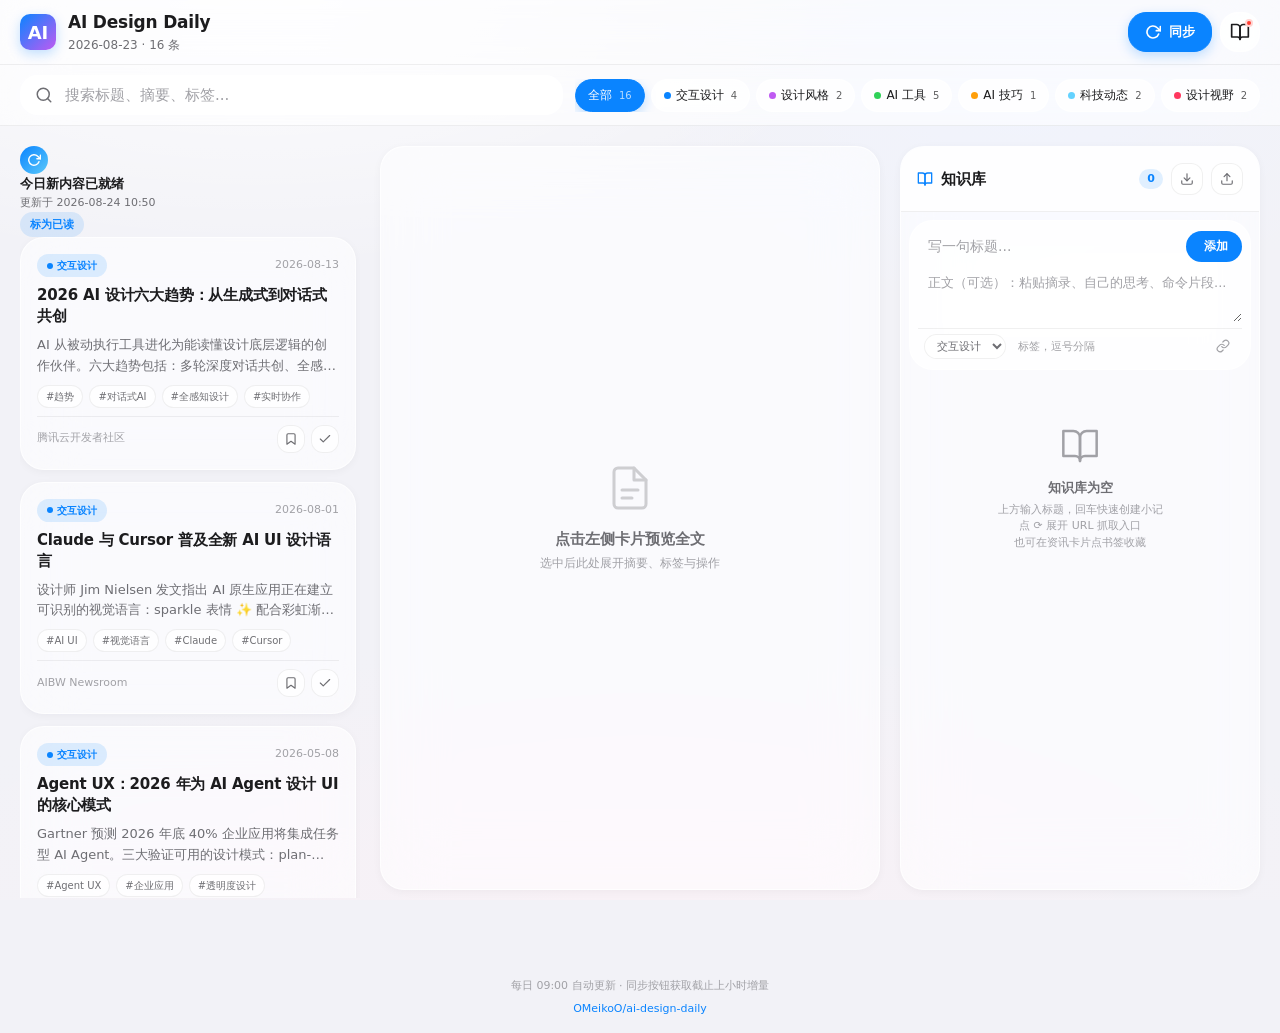
==== commit 90f045f6: "redesign: KB compose area — unified glass panel - Single unified glass panel (margin 8px, padding 8p" ====
--- a/index.html
+++ b/index.html
@@ -864,124 +864,189 @@
 .kb-mini-btn:hover { background: var(--glass-bg-elevated); color: var(--text-primary); }
 .kb-mini-btn svg { width: 14px; height: 14px; }
 
-/* DingTalk-style note compose area */
+/* DingTalk-style note compose area — unified glass panel */
 .kb-compose {
-  padding: 12px 16px;
-  background: var(--glass-bg-strong);
-  border-bottom: 1px solid var(--glass-border-subtle);
+  margin: 8px;
+  padding: 8px;
+  background: var(--glass-bg);
+  backdrop-filter: blur(20px) saturate(180%);
+  -webkit-backdrop-filter: blur(20px) saturate(180%);
+  border: 1px solid var(--glass-border);
+  border-radius: var(--radius-lg);
   display: flex;
   flex-direction: column;
-  gap: 8px;
-}
-.kb-compose-row { display: flex; align-items: center; gap: 8px; }
-.kb-compose-input {
+  gap: 4px;
+  transition: border-color 0.2s;
+}
+.kb-compose:focus-within {
+  border-color: var(--accent);
+  box-shadow: 0 0 0 3px var(--accent-soft);
+}
+
+/* Title row: input + add button, no visible borders */
+.kb-compose-row {
+  display: flex;
+  align-items: center;
+  gap: 6px;
+}
+.kb-compose-title {
   flex: 1;
-  border: 1px solid var(--glass-border);
-  background: var(--bg-base);
+  border: none;
+  background: transparent;
   color: var(--text-primary);
-  padding: 9px 12px;
+  padding: 8px 10px;
   border-radius: var(--radius-md);
-  font-size: 13px;
+  font-size: 14px;
+  font-weight: 600;
   outline: none;
   font-family: inherit;
-  transition: border-color 0.2s;
+  line-height: 1.4;
   min-width: 0;
-}
-.kb-compose-input:focus { border-color: var(--accent); box-shadow: 0 0 0 3px var(--accent-soft); }
-.kb-compose-textarea {
+  transition: background 0.15s;
+}
+.kb-compose-title:hover { background: var(--glass-bg-strong); }
+.kb-compose-title::placeholder { color: var(--text-tertiary); font-weight: 500; }
+
+/* Add button inside the panel, subtle pill */
+.kb-compose-add {
+  padding: 7px 14px;
+  background: var(--accent);
+  color: #fff;
+  border-radius: var(--radius-pill);
+  font-size: 12px;
+  font-weight: 600;
+  white-space: nowrap;
+  transition: all 0.2s;
+  display: inline-flex;
+  align-items: center;
+  gap: 4px;
+  flex-shrink: 0;
+}
+.kb-compose-add:hover { background: #006edc; transform: scale(1.02); }
+.kb-compose-add:active { transform: scale(0.97); }
+.kb-compose-add:disabled { opacity: 0.4; pointer-events: none; }
+
+/* Body textarea — no border, subtle bg */
+.kb-compose-body {
   width: 100%;
-  min-height: 56px;
-  max-height: 200px;
+  min-height: 40px;
+  max-height: 160px;
   resize: vertical;
-  border: 1px solid var(--glass-border);
-  background: var(--bg-base);
+  border: none;
+  background: transparent;
   color: var(--text-primary);
-  padding: 10px 12px;
+  padding: 4px 10px 8px;
   border-radius: var(--radius-md);
   font-size: 13px;
   line-height: 1.6;
   outline: none;
   font-family: inherit;
-  transition: border-color 0.2s;
-}
-.kb-compose-textarea:focus { border-color: var(--accent); box-shadow: 0 0 0 3px var(--accent-soft); }
-.kb-compose-textarea::placeholder { color: var(--text-tertiary); }
-.kb-compose-add {
-  padding: 9px 16px;
-  background: var(--accent);
-  color: #fff;
-  border-radius: var(--radius-md);
-  font-size: 12px;
-  font-weight: 600;
-  white-space: nowrap;
-  transition: all 0.2s;
-  display: inline-flex;
-  align-items: center;
+  transition: background 0.15s;
+}
+.kb-compose-body:hover { background: var(--glass-bg-strong); }
+.kb-compose-body::placeholder { color: var(--text-tertiary); }
+
+/* Meta row: category, tags, URL toggle — all inline chips */
+.kb-compose-meta-row {
+  display: flex;
   gap: 4px;
-}
-.kb-compose-add:hover { background: #006edc; }
-.kb-compose-add:disabled { opacity: 0.5; pointer-events: none; }
+  flex-wrap: wrap;
+  align-items: center;
+  padding: 4px 6px 2px;
+  border-top: 1px solid var(--glass-border-subtle);
+  margin-top: 2px;
+}
+.kb-compose-cat-select {
+  border: 1px solid var(--glass-border-subtle);
+  background: var(--glass-bg-strong);
+  color: var(--text-secondary);
+  padding: 4px 8px;
+  border-radius: var(--radius-pill);
+  font-size: 11px;
+  outline: none;
+  font-family: inherit;
+  cursor: pointer;
+  transition: all 0.15s;
+}
+.kb-compose-cat-select:hover { background: var(--glass-bg-elevated); color: var(--text-primary); }
+.kb-compose-tags-input {
+  border: none;
+  background: transparent;
+  color: var(--text-primary);
+  padding: 4px 8px;
+  border-radius: var(--radius-pill);
+  font-size: 11px;
+  outline: none;
+  font-family: inherit;
+  flex: 1;
+  min-width: 60px;
+  transition: background 0.15s;
+}
+.kb-compose-tags-input:hover { background: var(--glass-bg-strong); }
+.kb-compose-tags-input::placeholder { color: var(--text-tertiary); }
+
+/* URL toggle — minimal icon button */
 .kb-compose-url-toggle {
-  width: 36px; height: 36px;
-  border-radius: var(--radius-md);
-  background: var(--glass-bg);
-  border: 1px solid var(--glass-border-subtle);
+  width: 26px; height: 26px;
+  border-radius: var(--radius-sm);
+  background: transparent;
   display: flex;
   align-items: center;
   justify-content: center;
-  color: var(--text-secondary);
-  transition: all 0.2s;
+  color: var(--text-tertiary);
+  transition: all 0.15s;
   flex-shrink: 0;
 }
-.kb-compose-url-toggle:hover { background: var(--glass-bg-elevated); color: var(--text-primary); }
-.kb-compose-url-toggle.active { background: var(--accent-soft); color: var(--accent); border-color: var(--accent); }
-.kb-compose-url-toggle svg { width: 16px; height: 16px; }
+.kb-compose-url-toggle:hover { background: var(--glass-bg-strong); color: var(--text-primary); }
+.kb-compose-url-toggle.active { background: var(--accent-soft); color: var(--accent); }
+.kb-compose-url-toggle svg { width: 14px; height: 14px; }
+
+/* URL row — inline expansion */
 .kb-compose-url-row {
   display: none;
   align-items: center;
   gap: 6px;
+  padding: 4px 6px;
 }
 .kb-compose-url-row.show { display: flex; }
+.kb-compose-url {
+  flex: 1;
+  border: 1px solid var(--glass-border-subtle);
+  background: var(--glass-bg-strong);
+  color: var(--text-primary);
+  padding: 5px 10px;
+  border-radius: var(--radius-sm);
+  font-size: 12px;
+  outline: none;
+  font-family: inherit;
+  transition: border-color 0.15s;
+  min-width: 0;
+}
+.kb-compose-url:focus { border-color: var(--accent); }
 .kb-compose-fetch {
-  padding: 8px 12px;
-  background: var(--glass-bg);
+  padding: 5px 10px;
+  background: var(--glass-bg-strong);
   color: var(--text-primary);
   border: 1px solid var(--glass-border-subtle);
-  border-radius: var(--radius-md);
+  border-radius: var(--radius-sm);
   font-size: 11px;
   font-weight: 600;
   white-space: nowrap;
   display: inline-flex;
   align-items: center;
   gap: 4px;
-  transition: all 0.2s;
+  transition: all 0.15s;
 }
 .kb-compose-fetch:hover { background: var(--glass-bg-elevated); }
 .kb-compose-fetch.spinning svg { animation: spin 1s linear infinite; }
+
+/* Hint — subtle footer text */
 .kb-compose-hint {
-  font-size: 11px;
+  font-size: 10px;
   color: var(--text-tertiary);
-  line-height: 1.5;
-  display: flex;
-  align-items: center;
-  gap: 6px;
-}
-.kb-compose-meta-row { display: flex; gap: 6px; flex-wrap: wrap; align-items: center; }
-.kb-compose-cat-select,
-.kb-compose-tags-input {
-  border: 1px solid var(--glass-border-subtle);
-  background: var(--glass-bg);
-  color: var(--text-primary);
-  padding: 5px 10px;
-  border-radius: var(--radius-sm);
-  font-size: 11px;
-  outline: none;
-  font-family: inherit;
-}
-.kb-compose-cat-select:focus,
-.kb-compose-tags-input:focus { border-color: var(--accent); }
-.kb-compose-cat-select { flex-shrink: 0; }
-.kb-compose-tags-input { flex: 1; min-width: 80px; }
+  line-height: 1.4;
+  padding: 2px 10px 4px;
+}
 
 /* Article iframe preview */
 .detail-iframe-section {
@@ -1799,13 +1864,13 @@
     </div>
     <div class="kb-compose">
       <div class="kb-compose-row">
-        <input class="kb-compose-title" type="text" placeholder="写一句标题...（⌘/Ctrl+Enter 添加）" autocomplete="off">
+        <input class="kb-compose-title" type="text" placeholder="写一句标题..." autocomplete="off">
         <button class="kb-compose-add" title="添加到知识库">
           <svg viewBox="0 0 24 24" fill="none" stroke="currentColor" stroke-width="2.5" stroke-linecap="round" stroke-linejoin="round"><line x1="12" y1="5" x2="12" y2="19"/><line x1="5" y1="12" x2="19" y2="12"/></svg>
           添加
         </button>
       </div>
-      <textarea class="kb-compose-body" placeholder="正文（可选）：粘贴一段摘录、自己的思考、命令片段... 富文本可在加入后用工具栏编辑" autocomplete="off"></textarea>
+      <textarea class="kb-compose-body" placeholder="正文（可选）：粘贴摘录、自己的思考、命令片段..." autocomplete="off"></textarea>
       <div class="kb-compose-meta-row">
         <select class="kb-compose-cat-select">
           ${allCategories().map(c => `<option value="${c.id}">${c.name}</option>`).join('')}
@@ -1822,7 +1887,6 @@
           抓取
         </button>
       </div>
-      <div class="kb-compose-hint">回车快速添加 · URL 入口可选 · 加入后可继续编辑富文本笔记</div>
     </div>
     <div class="kb-list">
       ${count === 0 ? `
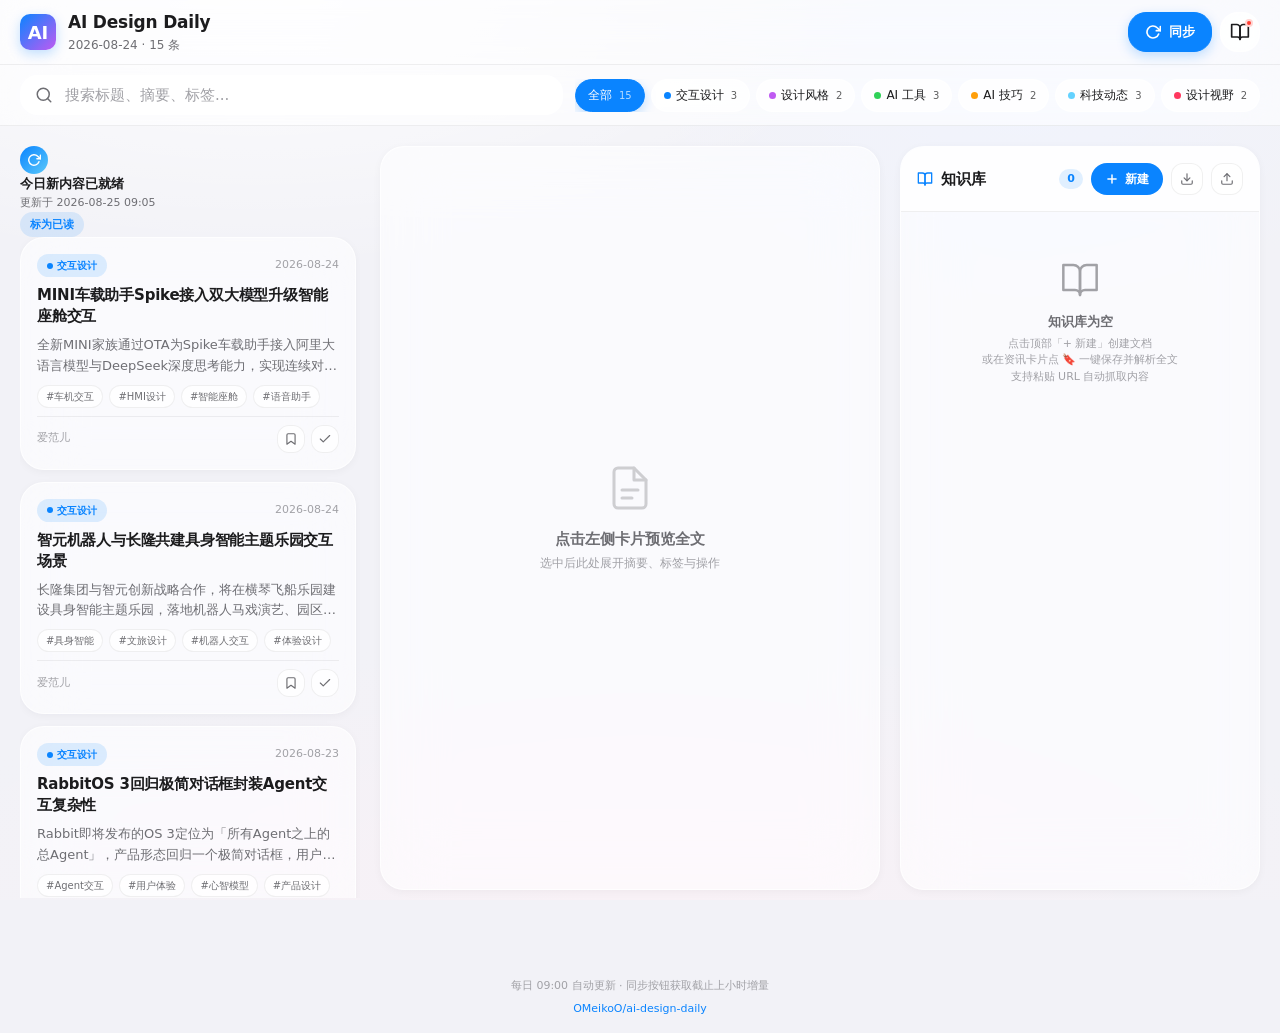
==== commit c7566485: "feat: 重构知识库创建流程为钉钉式新建文档逻辑 - 点击资讯卡片保存到知识库直接打开文档编辑器并预填标题/URL - 新增解析全文按钮在详情面板支持全文抓取 - 重构fetchArticleFul" ====
--- a/index.html
+++ b/index.html
@@ -864,130 +864,58 @@
 .kb-mini-btn:hover { background: var(--glass-bg-elevated); color: var(--text-primary); }
 .kb-mini-btn svg { width: 14px; height: 14px; }
 
-/* DingTalk-style note compose area — unified glass panel */
-.kb-compose {
-  margin: 8px;
-  padding: 8px;
-  background: var(--glass-bg);
-  backdrop-filter: blur(20px) saturate(180%);
-  -webkit-backdrop-filter: blur(20px) saturate(180%);
-  border: 1px solid var(--glass-border);
-  border-radius: var(--radius-lg);
-  display: flex;
-  flex-direction: column;
-  gap: 4px;
-  transition: border-color 0.2s;
-}
-.kb-compose:focus-within {
-  border-color: var(--accent);
-  box-shadow: 0 0 0 3px var(--accent-soft);
-}
-
-/* Title row: input + add button, no visible borders */
-.kb-compose-row {
+/* ============================================================
+   KB: New document editor (DingTalk-style)
+   ============================================================ */
+.kb-new-btn {
   display: flex;
   align-items: center;
   gap: 6px;
-}
-.kb-compose-title {
-  flex: 1;
-  border: none;
-  background: transparent;
-  color: var(--text-primary);
-  padding: 8px 10px;
-  border-radius: var(--radius-md);
-  font-size: 14px;
-  font-weight: 600;
-  outline: none;
-  font-family: inherit;
-  line-height: 1.4;
-  min-width: 0;
-  transition: background 0.15s;
-}
-.kb-compose-title:hover { background: var(--glass-bg-strong); }
-.kb-compose-title::placeholder { color: var(--text-tertiary); font-weight: 500; }
-
-/* Add button inside the panel, subtle pill */
-.kb-compose-add {
   padding: 7px 14px;
   background: var(--accent);
   color: #fff;
   border-radius: var(--radius-pill);
   font-size: 12px;
   font-weight: 600;
-  white-space: nowrap;
   transition: all 0.2s;
-  display: inline-flex;
-  align-items: center;
-  gap: 4px;
+  border: none;
+  cursor: pointer;
   flex-shrink: 0;
 }
-.kb-compose-add:hover { background: #006edc; transform: scale(1.02); }
-.kb-compose-add:active { transform: scale(0.97); }
-.kb-compose-add:disabled { opacity: 0.4; pointer-events: none; }
-
-/* Body textarea — no border, subtle bg */
-.kb-compose-body {
-  width: 100%;
-  min-height: 40px;
-  max-height: 160px;
-  resize: vertical;
-  border: none;
-  background: transparent;
-  color: var(--text-primary);
-  padding: 4px 10px 8px;
-  border-radius: var(--radius-md);
-  font-size: 13px;
-  line-height: 1.6;
-  outline: none;
-  font-family: inherit;
-  transition: background 0.15s;
-}
-.kb-compose-body:hover { background: var(--glass-bg-strong); }
-.kb-compose-body::placeholder { color: var(--text-tertiary); }
-
-/* Meta row: category, tags, URL toggle — all inline chips */
-.kb-compose-meta-row {
-  display: flex;
-  gap: 4px;
-  flex-wrap: wrap;
-  align-items: center;
-  padding: 4px 6px 2px;
-  border-top: 1px solid var(--glass-border-subtle);
-  margin-top: 2px;
-}
-.kb-compose-cat-select {
-  border: 1px solid var(--glass-border-subtle);
+.kb-new-btn:hover { background: #006edc; transform: scale(1.02); }
+.kb-new-btn:active { transform: scale(0.97); }
+.kb-new-btn svg { width: 14px; height: 14px; }
+
+.kb-doc-editor {
+  margin: 8px;
+  background: var(--glass-bg);
+  backdrop-filter: blur(20px) saturate(180%);
+  -webkit-backdrop-filter: blur(20px) saturate(180%);
+  border: 1px solid var(--glass-border);
+  border-radius: var(--radius-lg);
+  box-shadow: 0 4px 24px rgba(0, 0, 0, 0.06);
+  display: none;
+  flex-direction: column;
+  gap: 0;
+  overflow: hidden;
+  animation: kbDocSlideDown 0.25s ease-out;
+}
+@keyframes kbDocSlideDown {
+  from { opacity: 0; transform: translateY(-8px); max-height: 0; }
+  to { opacity: 1; transform: translateY(0); max-height: 2000px; }
+}
+.kb-doc-editor.show { display: flex; }
+
+.kb-doc-header {
+  display: flex;
+  align-items: center;
+  gap: 8px;
+  padding: 10px 12px;
   background: var(--glass-bg-strong);
-  color: var(--text-secondary);
-  padding: 4px 8px;
-  border-radius: var(--radius-pill);
-  font-size: 11px;
-  outline: none;
-  font-family: inherit;
-  cursor: pointer;
-  transition: all 0.15s;
-}
-.kb-compose-cat-select:hover { background: var(--glass-bg-elevated); color: var(--text-primary); }
-.kb-compose-tags-input {
-  border: none;
-  background: transparent;
-  color: var(--text-primary);
-  padding: 4px 8px;
-  border-radius: var(--radius-pill);
-  font-size: 11px;
-  outline: none;
-  font-family: inherit;
-  flex: 1;
-  min-width: 60px;
-  transition: background 0.15s;
-}
-.kb-compose-tags-input:hover { background: var(--glass-bg-strong); }
-.kb-compose-tags-input::placeholder { color: var(--text-tertiary); }
-
-/* URL toggle — minimal icon button */
-.kb-compose-url-toggle {
-  width: 26px; height: 26px;
+  border-bottom: 1px solid var(--glass-border-subtle);
+}
+.kb-doc-close {
+  width: 24px; height: 24px;
   border-radius: var(--radius-sm);
   background: transparent;
   display: flex;
@@ -997,24 +925,14 @@
   transition: all 0.15s;
   flex-shrink: 0;
 }
-.kb-compose-url-toggle:hover { background: var(--glass-bg-strong); color: var(--text-primary); }
-.kb-compose-url-toggle.active { background: var(--accent-soft); color: var(--accent); }
-.kb-compose-url-toggle svg { width: 14px; height: 14px; }
-
-/* URL row — inline expansion */
-.kb-compose-url-row {
-  display: none;
-  align-items: center;
-  gap: 6px;
-  padding: 4px 6px;
-}
-.kb-compose-url-row.show { display: flex; }
-.kb-compose-url {
+.kb-doc-close:hover { background: var(--glass-bg-elevated); color: var(--text-primary); }
+.kb-doc-close svg { width: 14px; height: 14px; }
+.kb-doc-url-input {
   flex: 1;
   border: 1px solid var(--glass-border-subtle);
-  background: var(--glass-bg-strong);
+  background: var(--bg-base);
   color: var(--text-primary);
-  padding: 5px 10px;
+  padding: 6px 10px;
   border-radius: var(--radius-sm);
   font-size: 12px;
   outline: none;
@@ -1022,12 +940,12 @@
   transition: border-color 0.15s;
   min-width: 0;
 }
-.kb-compose-url:focus { border-color: var(--accent); }
-.kb-compose-fetch {
-  padding: 5px 10px;
-  background: var(--glass-bg-strong);
-  color: var(--text-primary);
-  border: 1px solid var(--glass-border-subtle);
+.kb-doc-url-input:focus { border-color: var(--accent); box-shadow: 0 0 0 2px var(--accent-soft); }
+.kb-doc-url-input.loading { opacity: 0.6; }
+.kb-doc-fetch-btn {
+  padding: 6px 10px;
+  background: var(--accent);
+  color: #fff;
   border-radius: var(--radius-sm);
   font-size: 11px;
   font-weight: 600;
@@ -1035,24 +953,213 @@
   display: inline-flex;
   align-items: center;
   gap: 4px;
+  border: none;
+  cursor: pointer;
   transition: all 0.15s;
-}
-.kb-compose-fetch:hover { background: var(--glass-bg-elevated); }
-.kb-compose-fetch.spinning svg { animation: spin 1s linear infinite; }
-
-/* Hint — subtle footer text */
-.kb-compose-hint {
-  font-size: 10px;
+  flex-shrink: 0;
+}
+.kb-doc-fetch-btn:hover { background: #006edc; }
+.kb-doc-fetch-btn.spinning svg { animation: spin 1s linear infinite; }
+
+.kb-doc-body {
+  display: flex;
+  flex-direction: column;
+}
+.kb-doc-title {
+  border: none;
+  background: transparent;
+  color: var(--text-primary);
+  padding: 14px 16px 6px;
+  font-size: 17px;
+  font-weight: 700;
+  outline: none;
+  font-family: inherit;
+  line-height: 1.4;
+  width: 100%;
+}
+.kb-doc-title::placeholder { color: var(--text-tertiary); font-weight: 500; }
+
+.kb-doc-content {
+  min-height: 160px;
+  max-height: 340px;
+  overflow-y: auto;
+  padding: 10px 16px 16px;
+  font-size: 13px;
+  line-height: 1.75;
+  color: var(--text-primary);
+  outline: none;
+  font-family: inherit;
+  border: none;
+  background: transparent;
+  transition: background 0.2s;
+}
+.kb-doc-content:empty::before {
+  content: attr(data-placeholder);
   color: var(--text-tertiary);
-  line-height: 1.4;
-  padding: 2px 10px 4px;
-}
+  pointer-events: none;
+}
+.kb-doc-content b, .kb-doc-content strong { font-weight: 700; }
+.kb-doc-content i, .kb-doc-content em { font-style: italic; }
+.kb-doc-content ul, .kb-doc-content ol { margin: 6px 0; padding-left: 20px; }
+.kb-doc-content li { margin: 3px 0; }
+.kb-doc-content a { color: var(--accent); text-decoration: underline; word-break: break-all; }
+.kb-doc-content code {
+  background: var(--glass-bg-strong);
+  padding: 1px 5px;
+  border-radius: 4px;
+  font-family: ui-monospace, "SF Mono", Menlo, monospace;
+  font-size: 12px;
+}
+.kb-doc-content blockquote {
+  margin: 8px 0;
+  padding: 8px 14px;
+  border-left: 3px solid var(--accent);
+  background: var(--accent-soft);
+  border-radius: 0 var(--radius-sm) var(--radius-sm) 0;
+  color: var(--text-secondary);
+}
+.kb-doc-content p { margin: 0 0 8px; }
+.kb-doc-content img { max-width: 100%; border-radius: var(--radius-sm); margin: 4px 0; }
+.kb-doc-content h1, .kb-doc-content h2, .kb-doc-content h3 {
+  font-weight: 700;
+  margin: 10px 0 6px;
+  line-height: 1.3;
+}
+.kb-doc-content h3 { font-size: 15px; }
+.kb-doc-content h4 { font-size: 14px; }
+.kb-doc-content div { margin: 4px 0; }
+
+.kb-doc-toolbar {
+  display: flex;
+  align-items: center;
+  gap: 2px;
+  padding: 7px 10px;
+  border-top: 1px solid var(--glass-border-subtle);
+  border-bottom: 1px solid var(--glass-border-subtle);
+  background: var(--glass-bg-strong);
+  position: sticky;
+  top: 0;
+  z-index: 2;
+}
+.kb-doc-tool {
+  width: 28px; height: 28px;
+  border-radius: var(--radius-sm);
+  display: flex;
+  align-items: center;
+  justify-content: center;
+  color: var(--text-tertiary);
+  background: transparent;
+  border: none;
+  cursor: pointer;
+  transition: all 0.15s;
+  font-size: 12px;
+  font-weight: 600;
+}
+.kb-doc-tool:hover { background: var(--glass-bg-elevated); color: var(--text-primary); }
+.kb-doc-tool.active { background: var(--accent-soft); color: var(--accent); }
+.kb-doc-tool svg { width: 14px; height: 14px; }
+.kb-doc-tool.sep { width: 1px; height: 16px; background: var(--glass-border-subtle); margin: 0 4px; }
+
+.kb-doc-footer {
+  display: flex;
+  align-items: center;
+  gap: 8px;
+  padding: 10px 14px;
+  background: var(--glass-bg-strong);
+  border-top: 1px solid var(--glass-border-subtle);
+}
+.kb-doc-cat {
+  border: 1px solid var(--glass-border-subtle);
+  background: var(--bg-base);
+  color: var(--text-secondary);
+  padding: 5px 10px;
+  border-radius: var(--radius-pill);
+  font-size: 11px;
+  outline: none;
+  font-family: inherit;
+  cursor: pointer;
+}
+.kb-doc-cat:hover { border-color: var(--accent); }
+.kb-doc-tags {
+  flex: 1;
+  border: none;
+  background: transparent;
+  color: var(--text-primary);
+  padding: 5px 8px;
+  border-radius: var(--radius-pill);
+  font-size: 11px;
+  outline: none;
+  font-family: inherit;
+  min-width: 60px;
+}
+.kb-doc-tags::placeholder { color: var(--text-tertiary); }
+.kb-doc-save {
+  padding: 7px 16px;
+  background: var(--accent);
+  color: #fff;
+  border-radius: var(--radius-pill);
+  font-size: 12px;
+  font-weight: 600;
+  white-space: nowrap;
+  border: none;
+  cursor: pointer;
+  transition: all 0.15s;
+  display: inline-flex;
+  align-items: center;
+  gap: 4px;
+}
+.kb-doc-save:hover { background: #006edc; transform: scale(1.02); }
+.kb-doc-save:active { transform: scale(0.97); }
+.kb-doc-save:disabled { opacity: 0.5; pointer-events: none; }
 
 /* Article iframe preview */
 .detail-iframe-section {
   display: flex;
   gap: 8px;
   flex-wrap: wrap;
+}
+.detail-article-content {
+  width: 100%;
+  margin-top: 8px;
+  padding: 16px;
+  background: var(--glass-bg);
+  border: 1px solid var(--glass-border);
+  border-radius: var(--radius-md);
+  backdrop-filter: blur(20px);
+  max-height: 600px;
+  overflow-y: auto;
+}
+.detail-full-content {
+  font-size: 14px;
+  line-height: 1.8;
+  color: var(--text-primary);
+}
+.detail-full-content p {
+  margin: 0 0 12px;
+}
+.detail-full-content h1, .detail-full-content h2, .detail-full-content h3 {
+  margin: 16px 0 8px;
+  font-weight: 600;
+}
+.detail-full-content img {
+  max-width: 100%;
+  height: auto;
+  border-radius: var(--radius-sm);
+  margin: 8px 0;
+}
+.detail-full-content blockquote {
+  border-left: 3px solid var(--accent);
+  padding-left: 12px;
+  color: var(--text-secondary);
+  margin: 12px 0;
+}
+.detail-full-content a {
+  color: var(--accent);
+  text-decoration: none;
+}
+.detail-full-content ul, .detail-full-content ol {
+  padding-left: 20px;
+  margin: 8px 0;
 }
 .detail-iframe-wrap {
   position: relative;
@@ -1710,7 +1817,7 @@
         <div class="card-footer">
           <span class="card-source">${escapeHtml(item.source || '')}</span>
           <div class="card-actions">
-            <button class="action-btn ${inKb ? 'active kb' : ''}" data-action="kb" data-id="${item.id}" title="${inKb ? '移出知识库' : '加入知识库'}" aria-label="加入知识库">
+            <button class="action-btn ${inKb ? 'active kb' : ''}" data-action="kb" data-id="${item.id}" title="${inKb ? '编辑知识库文档' : '保存到知识库 · 解析全文'}" aria-label="保存到知识库">
               <svg viewBox="0 0 24 24" fill="none" stroke="currentColor" stroke-width="2" stroke-linecap="round" stroke-linejoin="round"><path d="M19 21l-7-5-7 5V5a2 2 0 0 1 2-2h10a2 2 0 0 1 2 2z"/></svg>
             </button>
             <button class="action-btn ${isRead ? 'active read' : ''}" data-action="read" data-id="${item.id}" title="${isRead ? '取消已读' : '标记已读'}" aria-label="标记已读">
@@ -1736,9 +1843,11 @@
       const action = btn.dataset.action;
       if (action === 'read') toggleRead(id);
       else if (action === 'kb') {
-        toggleKb(id);
-        // If just added, also select it so detail panel shows (PC)
-        if (STATE.kbItems.has(id)) selectItem(id);
+        const item = findItem(id);
+        if (!item) return;
+        // Open the document editor pre-filled with article data (DingTalk-style)
+        openEditorForArticle(item);
+        selectItem(id);
       }
     };
   });
@@ -1785,20 +1894,25 @@
       ${item.url ? ` · <a href="${escapeHtml(item.url)}" target="_blank" rel="noopener">查看原文 ↗</a>` : ''}
     </div>
     ${item.url ? `<div class="detail-iframe-section">
+      <button class="detail-article-toggle" id="detail-parse-full">
+        <svg viewBox="0 0 24 24" fill="none" stroke="currentColor" stroke-width="2" stroke-linecap="round" stroke-linejoin="round"><path d="M14 2H6a2 2 0 0 0-2 2v16a2 2 0 0 0 2 2h12a2 2 0 0 0 2-2V8z"/><polyline points="14 2 14 8 20 8"/><line x1="16" y1="13" x2="8" y2="13"/><line x1="16" y1="17" x2="8" y2="17"/><polyline points="10 9 9 9 8 9"/></svg>
+        <span id="detail-parse-full-label">解析全文</span>
+      </button>
       <button class="detail-article-toggle" id="detail-iframe-toggle">
         <svg viewBox="0 0 24 24" fill="none" stroke="currentColor" stroke-width="2" stroke-linecap="round" stroke-linejoin="round"><rect x="3" y="3" width="18" height="18" rx="2" ry="2"/><line x1="3" y1="9" x2="21" y2="9"/><line x1="9" y1="21" x2="9" y2="9"/></svg>
-        <span class="detail-article-toggle-label">预览原文</span>
+        <span>预览原文</span>
       </button>
       <button class="detail-article-toggle" id="detail-copy-summary" title="复制摘要到剪贴板">
         <svg viewBox="0 0 24 24" fill="none" stroke="currentColor" stroke-width="2" stroke-linecap="round" stroke-linejoin="round"><rect x="9" y="9" width="13" height="13" rx="2" ry="2"/><path d="M5 15H4a2 2 0 0 1-2-2V4a2 2 0 0 1 2-2h9a2 2 0 0 1 2 2v1"/></svg>
         <span>复制摘要</span>
       </button>
     </div>
+    <div id="detail-article-content" class="detail-article-content" style="display:none;"></div>
     <div id="detail-iframe-container"></div>` : ''}
     <div class="detail-actions">
       <button class="detail-action primary ${inKb ? 'active' : ''}" id="detail-kb-toggle">
         <svg viewBox="0 0 24 24" fill="none" stroke="currentColor" stroke-width="2" stroke-linecap="round" stroke-linejoin="round"><path d="M19 21l-7-5-7 5V5a2 2 0 0 1 2-2h10a2 2 0 0 1 2 2z"/></svg>
-        ${inKb ? '已加入知识库' : '加入知识库'}
+        ${inKb ? '从知识库移除' : '保存到知识库'}
       </button>
       <button class="detail-action read ${isRead ? 'active' : ''}" id="detail-read-toggle">
         <svg viewBox="0 0 24 24" fill="none" stroke="currentColor" stroke-width="2" stroke-linecap="round" stroke-linejoin="round"><polyline points="20 6 9 17 4 12"/></svg>
@@ -1810,16 +1924,57 @@
       </a>` : ''}
     </div>
   `;
-  // iframe preview + copy summary buttons
+  // iframe preview + copy summary + parse full text buttons
   const iframeBtn = $('#detail-iframe-toggle');
   const copyBtn = $('#detail-copy-summary');
+  const parseBtn = $('#detail-parse-full');
+  const parseLabel = $('#detail-parse-full-label');
+  const articleContent = $('#detail-article-content');
   if (iframeBtn) iframeBtn.onclick = () => toggleIframePreview(item, iframeBtn);
   if (copyBtn) copyBtn.onclick = () => copySummaryToClipboard(item);
+  if (parseBtn && articleContent) {
+    parseBtn.onclick = async () => {
+      if (articleContent.style.display !== 'none' && articleContent.innerHTML.trim()) {
+        // Already loaded, just toggle visibility
+        articleContent.style.display = articleContent.style.display === 'none' ? 'block' : 'none';
+        return;
+      }
+      parseBtn.classList.add('spinning');
+      if (parseLabel) parseLabel.textContent = '抓取中...';
+      articleContent.style.display = 'block';
+      articleContent.innerHTML = '<p style="color:var(--text-tertiary);font-style:italic;padding:16px;">正在抓取全文内容...</p>';
+      try {
+        const result = await fetchArticleFull(item.url);
+        if (result.html) {
+          articleContent.innerHTML = '<div class="detail-full-content">' + result.html + '</div>';
+          if (parseLabel) parseLabel.textContent = '收起全文';
+          showToast('全文解析成功');
+        } else {
+          articleContent.innerHTML = '<p style="color:var(--text-tertiary);padding:16px;">未能解析到内容</p>';
+        }
+      } catch (e) {
+        articleContent.innerHTML = '<p style="color:var(--text-tertiary);padding:16px;">抓取失败: ' + escapeHtml(e.message || '网络错误') + '</p>';
+      } finally {
+        parseBtn.classList.remove('spinning');
+        if (parseLabel && parseLabel.textContent === '抓取中...') {
+          parseLabel.textContent = '解析全文';
+        }
+      }
+    };
+  }
   const kbBtn = $('#detail-kb-toggle');
   if (kbBtn) kbBtn.onclick = () => {
-    toggleKb(item.id);
-    renderDetail();
-    renderGrid();
+    // If already in KB, remove it; otherwise open editor to create new doc
+    if (STATE.kbItems.has(item.id)) {
+      STATE.kbItems.delete(item.id);
+      saveState();
+      renderKb();
+      renderGrid();
+      renderDetail();
+      showToast('已从知识库移除');
+    } else {
+      openEditorForArticle(item);
+    }
   };
   const readBtn = $('#detail-read-toggle');
   if (readBtn) readBtn.onclick = () => {
@@ -1854,6 +2009,10 @@
       </div>
       <span class="kb-count">${count}</span>
       <div class="kb-actions">
+        <button class="kb-new-btn kb-create-btn" title="新建文档" aria-label="新建文档">
+          <svg viewBox="0 0 24 24" fill="none" stroke="currentColor" stroke-width="2.5" stroke-linecap="round" stroke-linejoin="round"><line x1="12" y1="5" x2="12" y2="19"/><line x1="5" y1="12" x2="19" y2="12"/></svg>
+          新建
+        </button>
         <button class="kb-mini-btn kb-export" title="导出 JSON" aria-label="导出">
           <svg viewBox="0 0 24 24" fill="none" stroke="currentColor" stroke-width="2" stroke-linecap="round" stroke-linejoin="round"><path d="M21 15v4a2 2 0 0 1-2 2H5a2 2 0 0 1-2-2v-4"/><polyline points="7 10 12 15 17 10"/><line x1="12" y1="15" x2="12" y2="3"/></svg>
         </button>
@@ -1862,29 +2021,46 @@
         </button>
       </div>
     </div>
-    <div class="kb-compose">
-      <div class="kb-compose-row">
-        <input class="kb-compose-title" type="text" placeholder="写一句标题..." autocomplete="off">
-        <button class="kb-compose-add" title="添加到知识库">
-          <svg viewBox="0 0 24 24" fill="none" stroke="currentColor" stroke-width="2.5" stroke-linecap="round" stroke-linejoin="round"><line x1="12" y1="5" x2="12" y2="19"/><line x1="5" y1="12" x2="19" y2="12"/></svg>
-          添加
+    <div class="kb-doc-editor" id="kb-doc-editor-${root.id}">
+      <div class="kb-doc-header">
+        <button class="kb-doc-close" title="关闭" aria-label="关闭">
+          <svg viewBox="0 0 24 24" fill="none" stroke="currentColor" stroke-width="2" stroke-linecap="round" stroke-linejoin="round"><line x1="18" y1="6" x2="6" y2="18"/><line x1="6" y1="6" x2="18" y2="18"/></svg>
+        </button>
+        <input class="kb-doc-url-input" type="url" placeholder="粘贴 URL 自动解析文章内容..." autocomplete="off">
+        <button class="kb-doc-fetch-btn" title="从 URL 抓取全文">
+          <svg viewBox="0 0 24 24" fill="none" stroke="currentColor" stroke-width="2" stroke-linecap="round" stroke-linejoin="round"><polyline points="23 4 23 10 17 10"/><path d="M20.49 15a9 9 0 1 1-2.12-9.36L23 10"/></svg>
+          抓取
         </button>
       </div>
-      <textarea class="kb-compose-body" placeholder="正文（可选）：粘贴摘录、自己的思考、命令片段..." autocomplete="off"></textarea>
-      <div class="kb-compose-meta-row">
-        <select class="kb-compose-cat-select">
+      <div class="kb-doc-body">
+        <input class="kb-doc-title" type="text" placeholder="标题..." autocomplete="off">
+        <div class="kb-doc-toolbar">
+          <button class="kb-doc-tool" data-cmd="bold" title="粗体"><b>B</b></button>
+          <button class="kb-doc-tool" data-cmd="italic" title="斜体"><i>I</i></button>
+          <button class="kb-doc-tool" data-cmd="insertUnorderedList" title="列表">
+            <svg viewBox="0 0 24 24" fill="none" stroke="currentColor" stroke-width="2" stroke-linecap="round" stroke-linejoin="round"><line x1="8" y1="6" x2="21" y2="6"/><line x1="8" y1="12" x2="21" y2="12"/><line x1="8" y1="18" x2="21" y2="18"/><line x1="3" y1="6" x2="3.01" y2="6"/><line x1="3" y1="12" x2="3.01" y2="12"/><line x1="3" y1="18" x2="3.01" y2="18"/></svg>
+          </button>
+          <button class="kb-doc-tool" data-cmd="formatBlock" data-value="blockquote" title="引用">
+            <svg viewBox="0 0 24 24" fill="none" stroke="currentColor" stroke-width="2" stroke-linecap="round" stroke-linejoin="round"><path d="M3 21c3 0 7-1 7-8V5c0-1.25-.756-2-2-2H4c-1.25 0-2 .75-2 2v6c0 1.25.75 2 2 2h2"/><path d="M14 21c3 0 7-1 7-8V5c0-1.25-.756-2-2-2h-4c-1.25 0-2 .75-2 2v6c0 1.25.75 2 2 2h2"/></svg>
+          </button>
+          <button class="kb-doc-tool" data-cmd="createLink" title="链接">
+            <svg viewBox="0 0 24 24" fill="none" stroke="currentColor" stroke-width="2" stroke-linecap="round" stroke-linejoin="round"><path d="M10 13a5 5 0 0 0 7.54.54l3-3a5 5 0 0 0-7.07-7.07l-1.72 1.71"/><path d="M14 11a5 5 0 0 0-7.54-.54l-3 3a5 5 0 0 0 7.07 7.07l1.71-1.71"/></svg>
+          </button>
+          <span class="kb-doc-tool sep"></span>
+          <button class="kb-doc-tool" data-cmd="insertHTML" data-value="&nbsp;&nbsp;&nbsp;" title="缩进">
+            <svg viewBox="0 0 24 24" fill="none" stroke="currentColor" stroke-width="2" stroke-linecap="round" stroke-linejoin="round"><polyline points="3 8 7 12 3 16"/><line x1="21" y1="12" x2="11" y2="12"/><line x1="21" y1="6" x2="11" y2="6"/><line x1="21" y1="18" x2="11" y2="18"/></svg>
+          </button>
+        </div>
+        <div class="kb-doc-content" contenteditable="true" data-placeholder="在这里写下你的想法、摘录、或粘贴 URL 抓取的内容..."></div>
+      </div>
+      <div class="kb-doc-footer">
+        <select class="kb-doc-cat">
           ${allCategories().map(c => `<option value="${c.id}">${c.name}</option>`).join('')}
         </select>
-        <input class="kb-compose-tags-input" type="text" placeholder="标签，逗号分隔" autocomplete="off">
-        <button class="kb-compose-url-toggle" title="展开 URL 抓取入口" aria-label="URL 抓取">
-          <svg viewBox="0 0 24 24" fill="none" stroke="currentColor" stroke-width="2" stroke-linecap="round" stroke-linejoin="round"><path d="M10 13a5 5 0 0 0 7.54.54l3-3a5 5 0 0 0-7.07-7.07l-1.72 1.71"/><path d="M14 11a5 5 0 0 0-7.54-.54l-3 3a5 5 0 0 0 7.07 7.07l1.71-1.71"/></svg>
-        </button>
-      </div>
-      <div class="kb-compose-url-row">
-        <input class="kb-compose-url" type="url" placeholder="原文 URL（可选）" autocomplete="off">
-        <button class="kb-compose-fetch" title="从 URL 自动抓取标题与摘要">
-          <svg viewBox="0 0 24 24" fill="none" stroke="currentColor" stroke-width="2" stroke-linecap="round" stroke-linejoin="round"><polyline points="23 4 23 10 17 10"/><path d="M20.49 15a9 9 0 1 1-2.12-9.36L23 10"/></svg>
-          抓取
+        <input class="kb-doc-tags" type="text" placeholder="标签，逗号分隔" autocomplete="off">
+        <button class="kb-doc-save" title="保存到知识库">
+          <svg viewBox="0 0 24 24" fill="none" stroke="currentColor" stroke-width="2" stroke-linecap="round" stroke-linejoin="round"><path d="M19 21H5a2 2 0 0 1-2-2V5a2 2 0 0 1 2-2h11l5 5v11a2 2 0 0 1-2 2z"/><polyline points="17 21 17 13 7 13 7 21"/><polyline points="7 3 7 8 15 8"/></svg>
+          保存
         </button>
       </div>
     </div>
@@ -1893,7 +2069,7 @@
         <div class="kb-empty">
           <svg viewBox="0 0 24 24" fill="none" stroke="currentColor" stroke-width="1.5" stroke-linecap="round" stroke-linejoin="round"><path d="M2 3h6a4 4 0 0 1 4 4v14a3 3 0 0 0-3-3H2z"/><path d="M22 3h-6a4 4 0 0 0-4 4v14a3 3 0 0 1 3-3h7z"/></svg>
           <div class="kb-empty-title">知识库为空</div>
-          <div class="kb-empty-sub">上方输入标题，回车快速创建小记<br/>点 ⟳ 展开 URL 抓取入口<br/>也可在资讯卡片点书签收藏</div>
+          <div class="kb-empty-sub">点击顶部「+ 新建」创建文档<br/>或在资讯卡片点 🔖 一键保存并解析全文<br/>支持粘贴 URL 自动抓取内容</div>
         </div>
       ` : ''}
     </div>
@@ -2050,112 +2226,302 @@
   const importBtn = $('.kb-import', root);
   if (importBtn) importBtn.onclick = () => $('#kb-import-input').click();
 
-  // DingTalk-style compose area
-  const titleInput = $('.kb-compose-title', root);
-  const bodyInput = $('.kb-compose-body', root);
-  const catSelect = $('.kb-compose-cat-select', root);
-  const tagsInput = $('.kb-compose-tags-input', root);
-  const urlToggle = $('.kb-compose-url-toggle', root);
-  const urlRow = $('.kb-compose-url-row', root);
-  const urlInput = $('.kb-compose-url', root);
-  const fetchBtn = $('.kb-compose-fetch', root);
-  const addBtn = $('.kb-compose-add', root);
-
-  if (urlToggle && urlRow) {
-    urlToggle.onclick = () => {
-      const on = urlRow.classList.toggle('show');
-      urlToggle.classList.toggle('active', on);
-      if (on) urlInput.focus();
+  // New document editor
+  const newBtn = $('.kb-create-btn', root);
+  const docEditor = $('.kb-doc-editor', root);
+  const docClose = $('.kb-doc-close', root);
+  const docUrlInput = $('.kb-doc-url-input', root);
+  const docFetchBtn = $('.kb-doc-fetch-btn', root);
+  const docTitle = $('.kb-doc-title', root);
+  const docContent = $('.kb-doc-content', root);
+  const docCat = $('.kb-doc-cat', root);
+  const docTags = $('.kb-doc-tags', root);
+  const docSave = $('.kb-doc-save', root);
+
+  function openDocEditor(prefill) {
+    prefill = prefill || {};
+    docEditor.classList.add('show');
+    docUrlInput.value = prefill.url || '';
+    docTitle.value = prefill.title || '';
+    docContent.innerHTML = '';
+    if (prefill.content) {
+      docContent.innerHTML = prefill.content;
+    } else if (prefill.autoFetch) {
+      // Show loading placeholder while fetching, but also pre-populate with summary
+      const summaryHtml = prefill.summary ? 
+        '<p style="color:var(--text-tertiary);font-size:12px;">原文摘要：</p><p>' + escapeHtml(prefill.summary) + '</p><p></p>' : '';
+      docContent.innerHTML = summaryHtml + '<p style="color:var(--text-tertiary);font-style:italic;">正在抓取全文...</p>';
+    } else if (prefill.summary) {
+      docContent.innerHTML = '<p>' + escapeHtml(prefill.summary) + '</p><p></p>';
+    }
+    docCat.value = prefill.category || 'interaction';
+    docTags.value = prefill.tags || '';
+    if (prefill.url) {
+      docUrlInput.value = prefill.url;
+    }
+    if (prefill.sourceUrl) {
+      docUrlInput.value = prefill.sourceUrl;
+    }
+    // Auto-trigger fetch if needed
+    if (prefill.autoFetch && prefill.url && isLikelyUrl(prefill.url)) {
+      showToast('正在抓取全文...');
+      autoFetchUrl(prefill.url, docTitle, docContent, docFetchBtn);
+    }
+    setTimeout(() => docTitle.focus(), 50);
+  }
+  // Store on panel for external access (used by openEditorForArticle)
+  root._openDocEditor = openDocEditor;
+  function closeDocEditor() {
+    docEditor.classList.remove('show');
+  }
+
+  if (newBtn) newBtn.onclick = () => openDocEditor({});
+  if (docClose) docClose.onclick = closeDocEditor;
+
+  // URL auto-detect: when user pastes a URL, auto-fetch
+  if (docUrlInput) {
+    docUrlInput.addEventListener('paste', (e) => {
+      setTimeout(() => {
+        const url = docUrlInput.value.trim();
+        if (isLikelyUrl(url)) {
+          autoFetchUrl(url, docTitle, docContent, docFetchBtn);
+        }
+      }, 50);
+    });
+    docUrlInput.addEventListener('change', () => {
+      const url = docUrlInput.value.trim();
+      if (isLikelyUrl(url) && docContent.innerHTML.replace(/<[^>]*>/g, '').trim().length < 20) {
+        autoFetchUrl(url, docTitle, docContent, docFetchBtn);
+      }
+    });
+  }
+
+  if (docFetchBtn) docFetchBtn.onclick = () => {
+    const url = docUrlInput.value.trim();
+    if (!url) { showToast('请先输入 URL'); return; }
+    autoFetchUrl(url, docTitle, docContent, docFetchBtn);
+  };
+
+  // Rich text toolbar
+  $$('.kb-doc-tool', docEditor).forEach(btn => {
+    btn.onclick = (e) => {
+      e.preventDefault();
+      const cmd = btn.dataset.cmd;
+      const val = btn.dataset.value || null;
+      if (cmd === 'createLink') {
+        const url = prompt('输入链接地址:', 'https://');
+        if (url) document.execCommand('createLink', false, url);
+      } else if (cmd) {
+        document.execCommand(cmd, false, val);
+      }
+      docContent.focus();
     };
-  }
-
-  if (fetchBtn) fetchBtn.onclick = async () => {
-    const url = (urlInput.value || '').trim();
-    if (!url) { showToast('请先输入 URL'); return; }
-    fetchBtn.classList.add('spinning');
-    try {
-      const result = await fetchArticleMeta(url);
-      if (result.title) titleInput.value = result.title;
-      if (result.summary && !bodyInput.value.trim()) bodyInput.value = result.summary;
-      showToast('已抓取元数据 · 可继续编辑');
-    } catch (e) {
-      showToast('抓取失败 · 可手动填写: ' + (e.message || '').slice(0, 60));
-    } finally {
-      fetchBtn.classList.remove('spinning');
-    }
-  };
-
-  function composeAdd() {
-    const title = titleInput.value.trim();
-    if (!title) { showToast('标题不能为空'); titleInput.focus(); return; }
-    const body = bodyInput.value.trim();
-    const url = (urlInput.value || '').trim();
-    const cat = catSelect.value;
-    const tags = tagsInput.value.split(/[,，]/).map(t => t.trim()).filter(Boolean);
-    const id = 'note-' + Date.now().toString(36);
+  });
+
+  // Paste handler in content area: detect URLs and optionally fetch
+  if (docContent) {
+    docContent.addEventListener('paste', (e) => {
+      const text = (e.clipboardData || window.clipboardData).getData('text');
+      if (text && isLikelyUrl(text.trim())) {
+        // Let paste happen, then auto-fetch
+        setTimeout(() => {
+          const url = text.trim();
+          docUrlInput.value = url;
+          autoFetchUrl(url, docTitle, docContent, docFetchBtn);
+        }, 100);
+      }
+    });
+  }
+
+  if (docSave) docSave.onclick = () => {
+    const title = docTitle.value.trim();
+    if (!title) { showToast('标题不能为空'); docTitle.focus(); return; }
+    const contentHTML = docContent.innerHTML;
+    const contentText = docContent.textContent.trim();
+    const url = docUrlInput.value.trim();
+    const cat = docCat.value;
+    const tags = docTags.value.split(/[,，]/).map(t => t.trim()).filter(Boolean);
+    const id = 'doc-' + Date.now().toString(36);
     const item = {
       id, category: cat, title,
-      summary: body || '（暂无正文，加入后可在卡片里继续编辑）',
+      summary: contentText.slice(0, 200) || '（暂无内容）',
       source: url ? extractDomain(url) || '小记' : '小记',
       url, tags, publishedAt: fmtDate(new Date().toISOString()),
     };
-    STATE.kbItems.set(id, { note: body, title: '', item });
+    STATE.kbItems.set(id, { note: contentHTML, title: '', item });
     saveState();
-    // clear
-    titleInput.value = '';
-    bodyInput.value = '';
-    urlInput.value = '';
-    tagsInput.value = '';
-    urlRow.classList.remove('show');
-    urlToggle.classList.remove('active');
     renderKb();
     renderGrid();
-    showToast('已添加到知识库');
-    titleInput.focus();
-  }
-
-  if (addBtn) addBtn.onclick = composeAdd;
-  if (titleInput) titleInput.addEventListener('keydown', (e) => {
-    if (e.key === 'Enter' && (e.ctrlKey || e.metaKey)) { e.preventDefault(); composeAdd(); }
-  });
-  if (bodyInput) bodyInput.addEventListener('keydown', (e) => {
-    if (e.key === 'Enter' && (e.ctrlKey || e.metaKey)) { e.preventDefault(); composeAdd(); }
-  });
-}
-
-/* ============================================================
-   Article text extractor (for KB URL fetch)
-   ============================================================ */
-async function fetchArticleMeta(url) {
+    showToast('已保存到知识库');
+    closeDocEditor();
+  };
+
+  // Note: KB_PREFILL mechanism removed; openEditorForArticle now directly
+  // calls panel._openDocEditor() after renderKb() completes.
+}
+
+/* ============================================================
+   URL helpers + article text extractor
+   ============================================================ */
+function isLikelyUrl(str) {
+  return /^https?:\/\//i.test(str.trim());
+}
+
+async function autoFetchUrl(url, titleEl, contentEl, fetchBtn) {
+  if (fetchBtn) fetchBtn.classList.add('spinning');
   try {
-    // Try r.jina.ai for metadata
-    const res = await fetch('https://r.jina.ai/' + url);
-    if (res.ok) {
+    const result = await fetchArticleFull(url);
+    if (result.title && titleEl && !titleEl.value.trim()) {
+      titleEl.value = result.title;
+    }
+    if (result.html && contentEl) {
+      // Only overwrite if content is basically empty (loading placeholder)
+      const existingText = contentEl.textContent.trim();
+      if (existingText.length < 30) {
+        contentEl.innerHTML = result.html;
+      } else {
+        // Append as a new section
+        const wrapper = document.createElement('div');
+        wrapper.innerHTML = result.html;
+        contentEl.appendChild(wrapper);
+      }
+      showToast('已抓取全文 · 可继续编辑');
+    } else if (result.text && contentEl) {
+      contentEl.textContent = result.text;
+      showToast('已抓取文本内容');
+    } else {
+      // No content returned - clear loading placeholder
+      if (contentEl && contentEl.textContent.trim().length < 30) {
+        contentEl.innerHTML = '<p style="color:var(--text-tertiary);font-style:italic;">未能获取到内容，请手动编辑或尝试其他 URL</p>';
+      }
+      showToast('未能解析该页面内容');
+    }
+  } catch (e) {
+    // If fetch fails, replace loading placeholder but preserve any existing content
+    if (contentEl) {
+      const html = contentEl.innerHTML;
+      // Check if the loading message is still there (meaning fetch didn't get any content)
+      if (html.includes('正在抓取全文') || html.includes('加载中')) {
+        // Replace loading message with a note, but keep any pre-populated summary
+        const cleaned = html
+          .replace(/<p[^>]*>正在抓取全文<\/p>/g, '')
+          .replace(/<p[^>]*>加载中\.\.\.<\/p>/g, '')
+          .trim();
+        contentEl.innerHTML = cleaned + 
+          (cleaned ? '<p></p>' : '') + 
+          '<p style="color:var(--text-tertiary);font-style:italic;">抓取失败 · 可手动粘贴内容或点击"抓取"重试</p>';
+      }
+    }
+    showToast('抓取失败: ' + (e.message || '网络错误').slice(0, 50));
+  } finally {
+    if (fetchBtn) fetchBtn.classList.remove('spinning');
+  }
+}
+
+async function fetchArticleFull(url) {
+  // List of CORS proxies to try, in order of preference
+  const proxies = [
+    // 1. jina.ai reader mode - best quality markdown
+    { url: 'https://r.jina.ai/' + url, parser: 'jina' },
+    // 2. allorigins - full HTML fetch
+    { url: 'https://api.allorigins.win/raw?url=' + encodeURIComponent(url), parser: 'html' },
+    // 3. codetabs
+    { url: 'https://api.codetabs.com/v1/proxy?quest=' + encodeURIComponent(url), parser: 'html' },
+    // 4. corsproxy.io
+    { url: 'https://corsproxy.io/?url=' + encodeURIComponent(url), parser: 'text' },
+    // 5. CORS.sh
+    { url: 'https://proxy.cors.sh/' + url, parser: 'html' },
+  ];
+
+  for (const proxy of proxies) {
+    try {
+      const controller = new AbortController();
+      const timeoutId = setTimeout(() => controller.abort(), 10000);
+      const res = await fetch(proxy.url, { signal: controller.signal });
+      clearTimeout(timeoutId);
+      
+      if (!res.ok) continue;
+      
       const text = await res.text();
-      const lines = text.split('\n').map(l => l.trim()).filter(Boolean);
-      const title = lines[0] || '';
-      const summary = lines.slice(0, 10).join('\n').slice(0, 300);
-      return { title, summary, source: extractDomain(url) };
+      if (!text || text.length < 100) continue;
+
+      if (proxy.parser === 'jina') {
+        // jina returns markdown-like text
+        const lines = text.split('\n').map(l => l.trim()).filter(Boolean);
+        const title = lines[0] || '';
+        const html = text
+          .replace(/^# (.+)$/gm, '<h3>$1</h3>')
+          .replace(/^## (.+)$/gm, '<h4>$1</h4>')
+          .replace(/\*\*(.+?)\*\*/g, '<strong>$1</strong>')
+          .replace(/\*(.+?)\*/g, '<em>$1</em>')
+          .replace(/^- (.+)$/gm, '<li>$1</li>')
+          .replace(/\n\n+/g, '</p><p>')
+          .replace(/\n/g, '<br>');
+        return { title, html: '<p>' + html + '</p>', text };
+      }
+
+      if (proxy.parser === 'html') {
+        // HTML parsing proxies
+        const doc = new DOMParser().parseFromString(text, 'text/html');
+        let title = '';
+        const ogTitle = doc.querySelector('meta[property="og:title"]');
+        if (ogTitle) title = ogTitle.getAttribute('content');
+        if (!title) title = doc.querySelector('title')?.textContent || '';
+        if (!title) { const h1 = doc.querySelector('h1'); if (h1) title = h1.textContent; }
+        title = title.trim();
+
+        const selectors = ['article', 'main', '.article-content', '.entry-content', '.post-content', 'main[role="main"]', '.content', '#content', 'article[itemprop="articleBody"]'];
+        let article = null;
+        for (const sel of selectors) {
+          article = doc.querySelector(sel);
+          if (article && article.textContent.trim().length > 200) break;
+        }
+        if (!article) article = doc.body;
+
+        article.querySelectorAll('script,style,nav,footer,aside,.ad,.comments,.sidebar,.newsletter').forEach(n => n.remove());
+
+        const allowed = new Set(['p','h1','h2','h3','h4','h5','h6','ul','ol','li','blockquote','pre','code','em','strong','b','i','a','img','br','div','span','figure','figcaption','table','thead','tbody','tr','td','th']);
+        function sanitize(src) {
+          const dst = document.createElement('div');
+          for (const node of src.childNodes) {
+            if (node.nodeType === Node.TEXT_NODE) {
+              const t = node.textContent.replace(/\s+/g, ' ').trim();
+              if (t) dst.appendChild(document.createTextNode(t + ' '));
+            } else if (node.nodeType === Node.ELEMENT_NODE) {
+              const tag = node.tagName.toLowerCase();
+              if (!allowed.has(tag)) { sanitize(node, dst); continue; }
+              const clone = document.createElement(tag);
+              for (const attr of node.attributes) {
+                const name = attr.name.toLowerCase();
+                if (name === 'href' || name === 'src') {
+                  try { clone.setAttribute(name, new URL(attr.value, url).href); } catch (_) {}
+                } else if (name === 'alt' || name === 'title') {
+                  clone.setAttribute(name, attr.value);
+                }
+              }
+              sanitize(node, clone);
+              if (clone.textContent.trim() || tag === 'img' || tag === 'br') dst.appendChild(clone);
+            }
+          }
+          return dst.innerHTML;
+        }
+        const cleanHtml = sanitize(article);
+        if (cleanHtml && cleanHtml.length > 100) {
+          return { title, html: cleanHtml, text: article.textContent };
+        }
+      }
+
+      if (proxy.parser === 'text') {
+        // Simple text proxy
+        return { title: '', html: '<p>' + escapeHtml(text.slice(0, 5000)) + '</p>', text };
+      }
+    } catch (_) {
+      // Try next proxy
+      continue;
     }
-  } catch (_) {}
-
-  // Fallback: try allorigins
-  try {
-    const res = await fetch('https://api.allorigins.win/raw?url=' + encodeURIComponent(url));
-    if (res.ok) {
-      const html = await res.text();
-      const doc = new DOMParser().parseFromString(html, 'text/html');
-      let title = '';
-      const ogTitle = doc.querySelector('meta[property="og:title"]');
-      if (ogTitle) title = ogTitle.getAttribute('content');
-      if (!title) title = doc.querySelector('title')?.textContent || '';
-      const ogDesc = doc.querySelector('meta[property="og:description"]') || doc.querySelector('meta[name="description"]');
-      const summary = ogDesc ? (ogDesc.getAttribute('content') || '').slice(0, 300) : '';
-      return { title: title.trim(), summary, source: extractDomain(url) };
-    }
-  } catch (_) {}
-
-  throw new Error('无法抓取该 URL 的元数据');
+  }
+
+  throw new Error('无法抓取该 URL 的内容');
 }
 
 function extractDomain(url) {
@@ -2173,7 +2539,7 @@
     container.innerHTML = '';
     container.dataset.loaded = '0';
     container.dataset.loadedFor = '';
-    const label = $('.detail-article-toggle-label', btn);
+    const label = btn.querySelector('span');
     if (label) label.textContent = '预览原文';
     btn.classList.remove('active');
     return;
@@ -2195,7 +2561,7 @@
   `;
   container.dataset.loaded = '1';
   container.dataset.loadedFor = item.id;
-  const label = $('.detail-article-toggle-label', btn);
+  const label = btn.querySelector('span');
   if (label) label.textContent = '收起预览';
   btn.classList.add('active');
 }
@@ -2307,6 +2673,62 @@
   saveState();
   renderGrid();
   renderDetail();
+}
+
+// Global prefill state for KB editor (used by openEditorForArticle)
+let KB_PREFILL = null;
+
+/**
+ * Open the KB document editor pre-filled with an article's data.
+ * This is the main entry point for "加入知识库" → DingTalk-style new document flow.
+ */
+function openEditorForArticle(item) {
+  if (!item) return;
+
+  // 1. Ensure KB panel is visible (mobile drawer or scroll on PC)
+  if (window.innerWidth < 1280) {
+    openKbDrawer();  // This calls renderKb() internally, which sets up _openDocEditor
+  } else {
+    const col = $('.kb-col');
+    if (col) col.scrollIntoView({ behavior: 'smooth', block: 'start' });
+    // On PC, renderKb() may not have been called yet if KB was never interacted with
+    renderKb();
+  }
+
+  // 2. After render, find the visible panel and call its openDocEditor
+  setTimeout(() => {
+    // Find the visible KB panel
+    const pcPanel = $('#kb-panel-pc');
+    const mobilePanel = $('#kb-panel-mobile');
+    let panel = null;
+    
+    // Check which panel is visible
+    if (pcPanel && pcPanel.offsetParent !== null) {
+      panel = pcPanel;
+    } else if (mobilePanel && mobilePanel.offsetParent !== null) {
+      panel = mobilePanel;
+    } else if (mobilePanel && $('#kb-drawer').classList.contains('show')) {
+      panel = mobilePanel;
+    }
+    
+    if (!panel) {
+      console.warn('[openEditorForArticle] No visible KB panel found');
+      return;
+    }
+    
+    // Use the panel's stored openDocEditor function
+    if (panel._openDocEditor) {
+      panel._openDocEditor({
+        url: item.url || '',
+        title: item.title || '',
+        summary: item.summary || '',
+        category: item.category || 'interaction',
+        autoFetch: !!(item.url && isLikelyUrl(item.url)),
+      });
+    } else {
+      console.warn('[openEditorForArticle] panel._openDocEditor not found for', panel.id);
+    }
+  }, 150);
 }
 
 function toggleKb(id) {
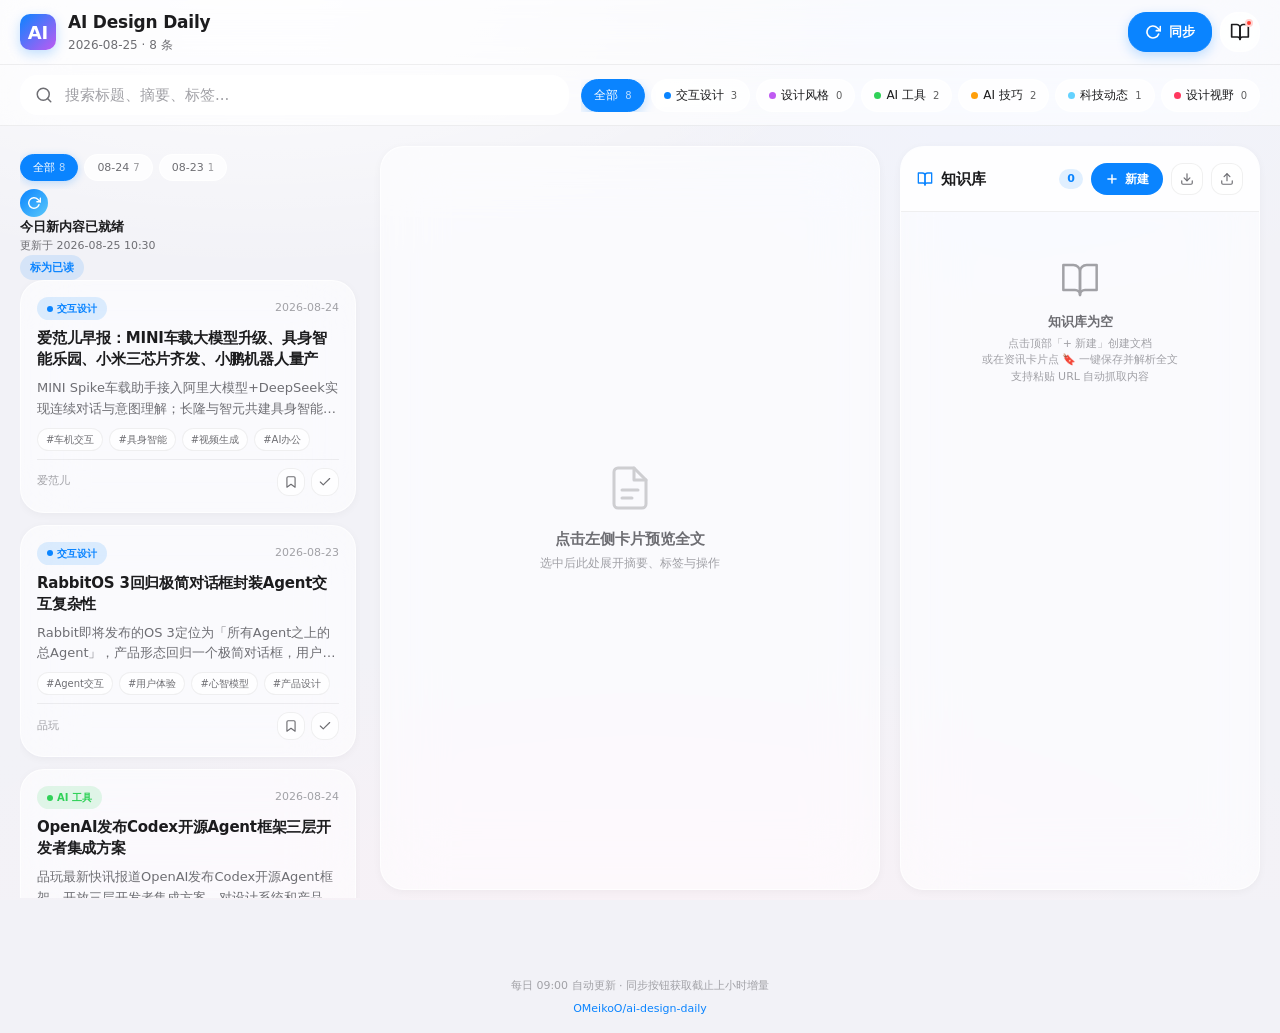
==== commit 0d70e5f2: "feat: 添加日期筛选器 + 整合爱范儿早报 + 新增资讯源 - 左侧导航顶部新增日期筛选器，支持按日期查看历史文档 - 爱范儿12篇拆分文章整合为单篇早报文档，避免内容重复 - 新增36氪、人人都" ====
--- a/index.html
+++ b/index.html
@@ -420,6 +420,46 @@
   display: flex;
   flex-direction: column;
 }
+
+/* Date filter bar */
+.date-bar {
+  display: flex;
+  gap: 6px;
+  overflow-x: auto;
+  scrollbar-width: none;
+  -webkit-overflow-scrolling: touch;
+  padding: 8px 0;
+  flex-shrink: 0;
+}
+.date-bar::-webkit-scrollbar { display: none; }
+.date-chip {
+  display: inline-flex;
+  align-items: center;
+  gap: 4px;
+  padding: 5px 12px;
+  background: var(--glass-bg-strong);
+  border: 1px solid var(--glass-border);
+  border-radius: var(--radius-pill);
+  color: var(--text-secondary);
+  font-size: 11px;
+  font-weight: 500;
+  white-space: nowrap;
+  transition: all 0.2s ease;
+  flex-shrink: 0;
+  cursor: pointer;
+}
+.date-chip:hover { background: var(--glass-bg-elevated); color: var(--text-primary); }
+.date-chip.active {
+  background: var(--accent);
+  color: #fff;
+  border-color: var(--accent);
+  box-shadow: 0 2px 8px var(--accent-glow);
+}
+.date-chip-count {
+  font-size: 10px;
+  opacity: 0.7;
+}
+
 @media (min-width: 1024px) {
   .list-col {
     height: calc(100vh - var(--safe-top) - var(--header-h) - 60px - 24px);
@@ -1161,6 +1201,233 @@
   padding-left: 20px;
   margin: 8px 0;
 }
+.detail-full-content code {
+  background: var(--glass-bg-strong);
+  padding: 2px 6px;
+  border-radius: 6px;
+  font-family: ui-monospace, "SF Mono", Menlo, monospace;
+  font-size: 13px;
+  color: var(--accent);
+}
+.detail-full-content pre {
+  background: var(--glass-bg-strong);
+  border: 1px solid var(--glass-border);
+  border-radius: var(--radius-md);
+  padding: 16px;
+  overflow-x: auto;
+  margin: 16px 0;
+  font-family: ui-monospace, "SF Mono", Menlo, monospace;
+  font-size: 13px;
+  line-height: 1.6;
+}
+.detail-full-content pre code {
+  background: none;
+  padding: 0;
+  color: var(--text-primary);
+}
+
+/* ============================================================
+   KB document preview in detail panel
+   ============================================================ */
+.kb-doc-preview {
+  width: 100%;
+  margin-top: 8px;
+  padding: 24px;
+  background: var(--glass-bg);
+  border: 1px solid var(--glass-border);
+  border-radius: var(--radius-md);
+  backdrop-filter: blur(20px);
+  max-height: calc(100vh - 320px);
+  overflow-y: auto;
+}
+.kb-doc-preview-header {
+  display: flex;
+  align-items: center;
+  gap: 8px;
+  margin-bottom: 16px;
+  padding-bottom: 12px;
+  border-bottom: 1px solid var(--glass-border-subtle);
+}
+.kb-doc-preview-badge {
+  display: inline-flex;
+  align-items: center;
+  gap: 4px;
+  padding: 4px 10px;
+  background: rgba(10, 132, 255, 0.1);
+  color: #0a84ff;
+  border-radius: 999px;
+  font-size: 11px;
+  font-weight: 600;
+}
+.kb-doc-preview-title {
+  font-size: 20px;
+  font-weight: 700;
+  color: var(--text-primary);
+  margin: 0;
+  flex: 1;
+}
+.kb-doc-preview-meta {
+  display: flex;
+  align-items: center;
+  gap: 8px;
+  flex-wrap: wrap;
+  margin-bottom: 16px;
+  padding: 8px 12px;
+  background: var(--glass-bg-strong);
+  border-radius: var(--radius-sm);
+}
+.kb-doc-preview-content {
+  font-size: 14px;
+  line-height: 1.8;
+  color: var(--text-primary);
+  word-break: break-word;
+}
+.kb-doc-preview-content p {
+  margin: 0 0 12px;
+}
+.kb-doc-preview-content h1 { font-size: 24px; margin: 24px 0 12px; font-weight: 700; line-height: 1.3; }
+.kb-doc-preview-content h2 { font-size: 20px; margin: 20px 0 10px; font-weight: 700; line-height: 1.3; }
+.kb-doc-preview-content h3 { font-size: 17px; margin: 16px 0 8px; font-weight: 600; line-height: 1.4; }
+.kb-doc-preview-content h4 { font-size: 15px; margin: 12px 0 6px; font-weight: 600; }
+.kb-doc-preview-content img {
+  max-width: 100%;
+  height: auto;
+  border-radius: var(--radius-sm);
+  margin: 12px 0;
+  display: block;
+  box-shadow: 0 2px 8px rgba(0, 0, 0, 0.06);
+}
+.kb-doc-preview-content blockquote {
+  border-left: 3px solid var(--accent);
+  padding: 8px 16px;
+  color: var(--text-secondary);
+  margin: 12px 0;
+  background: var(--glass-bg-strong);
+  border-radius: 0 var(--radius-sm) var(--radius-sm) 0;
+}
+.kb-doc-preview-content a {
+  color: var(--accent);
+  text-decoration: none;
+  word-break: break-all;
+  transition: opacity 0.2s;
+}
+.kb-doc-preview-content a:hover { opacity: 0.7; }
+.kb-doc-preview-content ul, .kb-doc-preview-content ol {
+  padding-left: 24px;
+  margin: 8px 0;
+}
+.kb-doc-preview-content li {
+  margin: 4px 0;
+  line-height: 1.6;
+}
+.kb-doc-preview-content code {
+  background: var(--glass-bg-strong);
+  padding: 2px 6px;
+  border-radius: 6px;
+  font-family: ui-monospace, "SF Mono", Menlo, monospace;
+  font-size: 13px;
+  color: var(--accent);
+}
+.kb-doc-preview-content pre {
+  background: var(--glass-bg-strong);
+  border: 1px solid var(--glass-border);
+  border-radius: var(--radius-md);
+  padding: 16px;
+  overflow-x: auto;
+  margin: 16px 0;
+  font-family: ui-monospace, "SF Mono", Menlo, monospace;
+  font-size: 13px;
+  line-height: 1.6;
+}
+.kb-doc-preview-content pre code {
+  background: none;
+  padding: 0;
+  color: var(--text-primary);
+}
+.kb-doc-preview-content hr {
+  border: none;
+  border-top: 1px solid var(--glass-border);
+  margin: 24px 0;
+}
+.kb-doc-preview-content strong { font-weight: 700; }
+.kb-doc-preview-content em { font-style: italic; }
+.kb-doc-preview-content:empty::before {
+  content: '尚未添加笔记内容';
+  color: var(--text-tertiary);
+  font-style: italic;
+}
+
+/* Tab switcher for detail / KB preview */
+.detail-tab-switch {
+  display: flex;
+  gap: 4px;
+  padding: 4px;
+  background: var(--glass-bg-strong);
+  border-radius: var(--radius-md);
+  margin-bottom: 0;
+}
+.detail-tab {
+  flex: 1;
+  padding: 8px 12px;
+  background: transparent;
+  border: none;
+  border-radius: var(--radius-sm);
+  font-size: 13px;
+  font-weight: 600;
+  color: var(--text-tertiary);
+  cursor: pointer;
+  transition: all 0.2s ease;
+  display: flex;
+  align-items: center;
+  justify-content: center;
+  gap: 6px;
+}
+.detail-tab.active {
+  background: var(--bg-base);
+  color: var(--text-primary);
+  box-shadow: 0 1px 3px rgba(0, 0, 0, 0.08);
+}
+.detail-tab:hover:not(.active) {
+  color: var(--text-secondary);
+}
+.detail-tab svg { width: 14px; height: 14px; }
+
+/* KB item preview in KB panel - show more content */
+.kb-item.expanded .kb-item-summary {
+  display: -webkit-box;
+  -webkit-line-clamp: 6;
+  -webkit-box-orient: vertical;
+  overflow: hidden;
+}
+.kb-item.expanded .kb-item-note-edit {
+  max-height: 400px;
+  overflow-y: auto;
+}
+
+.kb-item-preview-btn {
+  display: inline-flex;
+  align-items: center;
+  gap: 4px;
+  padding: 4px 10px;
+  background: rgba(10, 132, 255, 0.1);
+  color: #0a84ff;
+  border: none;
+  border-radius: 999px;
+  font-size: 11px;
+  font-weight: 600;
+  cursor: pointer;
+  transition: all 0.2s ease;
+  flex-shrink: 0;
+}
+.kb-item-preview-btn:hover {
+  background: rgba(10, 132, 255, 0.2);
+  transform: scale(1.05);
+}
+.kb-item-preview-btn.active {
+  background: var(--accent);
+  color: #fff;
+}
+
 .detail-iframe-wrap {
   position: relative;
   width: 100%;
@@ -1537,6 +1804,7 @@
 <main class="layout">
   <!-- Left: list (independent scroll on PC) -->
   <section class="list-col">
+    <div class="date-bar" id="date-bar"></div>
     <div id="update-banner"></div>
     <div class="grid-wrap"><div class="grid" id="grid"></div></div>
   </section>
@@ -1600,10 +1868,12 @@
   filter: 'all',
   query: '',
   selectedId: null,
+  selectedDate: 'all', // 'all' | 'YYYY-MM-DD'
   readItems: new Set(JSON.parse(localStorage.getItem('ai-design-daily:read') || '[]')),
   kbItems: new Map(JSON.parse(localStorage.getItem('ai-design-daily:kb') || '[]')),
   lastViewedDate: localStorage.getItem('ai-design-daily:last-viewed') || '',
   lastSyncAt: localStorage.getItem('ai-design-daily:last-sync') || '',
+  kbPreviewMode: 'detail', // 'detail' | 'kb' - which view to show in middle panel
 };
 
 const ALL_CATEGORIES = [
@@ -1670,7 +1940,23 @@
   }
   // fallback to KB-stored item
   const note = STATE.kbItems.get(id);
-  if (note && typeof note === 'object' && note.item) return note.item;
+  if (note && typeof note === 'object') {
+    // If it has an item property, return it directly
+    if (note.item) return note.item;
+    // Otherwise construct a minimal item from stored data
+    if (note.note || note.title) {
+      return {
+        id: id,
+        title: note.title || '知识库文档',
+        summary: '',
+        category: 'interaction',
+        source: '小记',
+        url: '',
+        tags: [],
+        publishedAt: new Date().toISOString(),
+      };
+    }
+  }
   return null;
 }
 
@@ -1706,6 +1992,42 @@
   let txt = `${fmtDate(d)} · ${total} 条`;
   if (incCount > 0) txt += ` · 新增 ${incCount}`;
   $('#brand-sub').textContent = txt;
+}
+
+/* ============================================================
+   Render: date filter bar
+   ============================================================ */
+function renderDateBar() {
+  const bar = $('#date-bar');
+  if (!bar) return;
+  const items = allItems();
+  if (!items.length) { bar.innerHTML = ''; return; }
+  
+  // Collect unique dates from publishedAt
+  const dateMap = new Map();
+  for (const item of items) {
+    const d = fmtDate(item.publishedAt);
+    if (d) dateMap.set(d, (dateMap.get(d) || 0) + 1);
+  }
+  
+  // Sort dates descending (newest first)
+  const dates = [...dateMap.entries()].sort((a, b) => b[0].localeCompare(a[0]));
+  
+  const chips = [
+    `<button class="date-chip ${STATE.selectedDate === 'all' ? 'active' : ''}" data-date="all">全部<span class="date-chip-count">${items.length}</span></button>`,
+    ...dates.map(([d, count]) => {
+      const label = d.slice(5); // MM-DD
+      return `<button class="date-chip ${STATE.selectedDate === d ? 'active' : ''}" data-date="${d}">${label}<span class="date-chip-count">${count}</span></button>`;
+    }),
+  ];
+  bar.innerHTML = chips.join('');
+  bar.querySelectorAll('.date-chip').forEach(btn => {
+    btn.onclick = () => {
+      STATE.selectedDate = btn.dataset.date;
+      renderDateBar();
+      renderGrid();
+    };
+  });
 }
 
 function renderUpdateBanner() {
@@ -1737,7 +2059,8 @@
 function renderFilters() {
   const wrap = $('#filter-chips');
   if (!STATE.data) return;
-  const items = allItems();
+  // Count based on date-filtered items
+  const items = STATE.selectedDate === 'all' ? allItems() : allItems().filter(i => fmtDate(i.publishedAt) === STATE.selectedDate);
   const counts = { all: items.length };
   for (const c of allCategories()) {
     counts[c.id] = items.filter(i => i.category === c.id).length;
@@ -1769,6 +2092,10 @@
   if (!STATE.data) return;
 
   let items = allItems();
+  // Date filter
+  if (STATE.selectedDate !== 'all') {
+    items = items.filter(i => fmtDate(i.publishedAt) === STATE.selectedDate);
+  }
   if (STATE.filter !== 'all') {
     items = items.filter(i => i.category === STATE.filter);
   }
@@ -1876,116 +2203,232 @@
   const color = cat.color;
   const isRead = STATE.readItems.has(item.id);
   const inKb = STATE.kbItems.has(item.id);
+  const kbStored = STATE.kbItems.get(item.id);
+  
+  // Reset kbPreviewMode if not in KB
+  if (!inKb) STATE.kbPreviewMode = 'detail';
+  
   empty.style.display = 'none';
   content.style.display = 'flex';
   content.style.setProperty('--cat-color', color);
-  content.innerHTML = `
-    <div class="detail-meta">
-      <span class="cat-tag" style="color:${color}">
-        <span class="cat-dot"></span>${cat.name}
-      </span>
-      <span class="detail-date">${fmtDate(item.publishedAt)} · ${relDate(item.publishedAt)}</span>
-    </div>
-    <h2 class="detail-title">${escapeHtml(item.title)}</h2>
-    <div class="detail-summary">${escapeHtml(item.summary)}</div>
-    ${item.tags && item.tags.length ? `<div class="detail-tags">${item.tags.map(t => `<span class="tag">#${escapeHtml(t)}</span>`).join('')}</div>` : ''}
-    <div class="detail-source">
-      来源: ${escapeHtml(item.source || '未知')}
-      ${item.url ? ` · <a href="${escapeHtml(item.url)}" target="_blank" rel="noopener">查看原文 ↗</a>` : ''}
-    </div>
-    ${item.url ? `<div class="detail-iframe-section">
-      <button class="detail-article-toggle" id="detail-parse-full">
-        <svg viewBox="0 0 24 24" fill="none" stroke="currentColor" stroke-width="2" stroke-linecap="round" stroke-linejoin="round"><path d="M14 2H6a2 2 0 0 0-2 2v16a2 2 0 0 0 2 2h12a2 2 0 0 0 2-2V8z"/><polyline points="14 2 14 8 20 8"/><line x1="16" y1="13" x2="8" y2="13"/><line x1="16" y1="17" x2="8" y2="17"/><polyline points="10 9 9 9 8 9"/></svg>
-        <span id="detail-parse-full-label">解析全文</span>
+  
+  // Build tab switcher if item is in KB
+  const tabSwitch = inKb ? `
+    <div class="detail-tab-switch" id="detail-tab-switch">
+      <button class="detail-tab ${STATE.kbPreviewMode === 'detail' ? 'active' : ''}" data-tab="detail">
+        <svg viewBox="0 0 24 24" fill="none" stroke="currentColor" stroke-width="2" stroke-linecap="round" stroke-linejoin="round"><path d="M14 2H6a2 2 0 0 0-2 2v16a2 2 0 0 0 2 2h12a2 2 0 0 0 2-2V8z"/><polyline points="14 2 14 8 20 8"/><line x1="16" y1="13" x2="8" y2="13"/><line x1="16" y1="17" x2="8" y2="17"/></svg>
+        资讯详情
       </button>
-      <button class="detail-article-toggle" id="detail-iframe-toggle">
-        <svg viewBox="0 0 24 24" fill="none" stroke="currentColor" stroke-width="2" stroke-linecap="round" stroke-linejoin="round"><rect x="3" y="3" width="18" height="18" rx="2" ry="2"/><line x1="3" y1="9" x2="21" y2="9"/><line x1="9" y1="21" x2="9" y2="9"/></svg>
-        <span>预览原文</span>
-      </button>
-      <button class="detail-article-toggle" id="detail-copy-summary" title="复制摘要到剪贴板">
-        <svg viewBox="0 0 24 24" fill="none" stroke="currentColor" stroke-width="2" stroke-linecap="round" stroke-linejoin="round"><rect x="9" y="9" width="13" height="13" rx="2" ry="2"/><path d="M5 15H4a2 2 0 0 1-2-2V4a2 2 0 0 1 2-2h9a2 2 0 0 1 2 2v1"/></svg>
-        <span>复制摘要</span>
+      <button class="detail-tab ${STATE.kbPreviewMode === 'kb' ? 'active' : ''}" data-tab="kb">
+        <svg viewBox="0 0 24 24" fill="none" stroke="currentColor" stroke-width="2" stroke-linecap="round" stroke-linejoin="round"><path d="M4 19.5A2.5 2.5 0 0 1 6.5 17H20"/><path d="M6.5 2H20v20H6.5A2.5 2.5 0 0 1 4 19.5v-15A2.5 2.5 0 0 1 6.5 2z"/></svg>
+        知识库预览
       </button>
     </div>
-    <div id="detail-article-content" class="detail-article-content" style="display:none;"></div>
-    <div id="detail-iframe-container"></div>` : ''}
-    <div class="detail-actions">
-      <button class="detail-action primary ${inKb ? 'active' : ''}" id="detail-kb-toggle">
-        <svg viewBox="0 0 24 24" fill="none" stroke="currentColor" stroke-width="2" stroke-linecap="round" stroke-linejoin="round"><path d="M19 21l-7-5-7 5V5a2 2 0 0 1 2-2h10a2 2 0 0 1 2 2z"/></svg>
-        ${inKb ? '从知识库移除' : '保存到知识库'}
-      </button>
-      <button class="detail-action read ${isRead ? 'active' : ''}" id="detail-read-toggle">
-        <svg viewBox="0 0 24 24" fill="none" stroke="currentColor" stroke-width="2" stroke-linecap="round" stroke-linejoin="round"><polyline points="20 6 9 17 4 12"/></svg>
-        ${isRead ? '已读' : '标为已读'}
-      </button>
-      ${item.url ? `<a class="detail-action secondary" href="${escapeHtml(item.url)}" target="_blank" rel="noopener">
-        <svg viewBox="0 0 24 24" fill="none" stroke="currentColor" stroke-width="2" stroke-linecap="round" stroke-linejoin="round"><path d="M18 13v6a2 2 0 0 1-2 2H5a2 2 0 0 1-2-2V8a2 2 0 0 1 2-2h6"/><polyline points="15 3 21 3 21 9"/><line x1="10" y1="14" x2="21" y2="3"/></svg>
-        原文
-      </a>` : ''}
-    </div>
-  `;
-  // iframe preview + copy summary + parse full text buttons
-  const iframeBtn = $('#detail-iframe-toggle');
-  const copyBtn = $('#detail-copy-summary');
-  const parseBtn = $('#detail-parse-full');
-  const parseLabel = $('#detail-parse-full-label');
-  const articleContent = $('#detail-article-content');
-  if (iframeBtn) iframeBtn.onclick = () => toggleIframePreview(item, iframeBtn);
-  if (copyBtn) copyBtn.onclick = () => copySummaryToClipboard(item);
-  if (parseBtn && articleContent) {
-    parseBtn.onclick = async () => {
-      if (articleContent.style.display !== 'none' && articleContent.innerHTML.trim()) {
-        // Already loaded, just toggle visibility
-        articleContent.style.display = articleContent.style.display === 'none' ? 'block' : 'none';
-        return;
-      }
-      parseBtn.classList.add('spinning');
-      if (parseLabel) parseLabel.textContent = '抓取中...';
-      articleContent.style.display = 'block';
-      articleContent.innerHTML = '<p style="color:var(--text-tertiary);font-style:italic;padding:16px;">正在抓取全文内容...</p>';
-      try {
-        const result = await fetchArticleFull(item.url);
-        if (result.html) {
-          articleContent.innerHTML = '<div class="detail-full-content">' + result.html + '</div>';
-          if (parseLabel) parseLabel.textContent = '收起全文';
-          showToast('全文解析成功');
-        } else {
-          articleContent.innerHTML = '<p style="color:var(--text-tertiary);padding:16px;">未能解析到内容</p>';
-        }
-      } catch (e) {
-        articleContent.innerHTML = '<p style="color:var(--text-tertiary);padding:16px;">抓取失败: ' + escapeHtml(e.message || '网络错误') + '</p>';
-      } finally {
-        parseBtn.classList.remove('spinning');
-        if (parseLabel && parseLabel.textContent === '抓取中...') {
-          parseLabel.textContent = '解析全文';
-        }
-      }
+  ` : '';
+  
+  // Determine which view to render
+  if (inKb && STATE.kbPreviewMode === 'kb') {
+    // KB document preview mode
+    const kbTitle = (typeof kbStored === 'object' && kbStored) ? (kbStored.title || '') : '';
+    const kbNote = (typeof kbStored === 'object' && kbStored) ? (kbStored.note || '') : (kbStored || '');
+    const displayTitle = kbTitle || item.title;
+    
+    content.innerHTML = `
+      ${tabSwitch}
+      <div class="kb-doc-preview">
+        <div class="kb-doc-preview-header">
+          <span class="kb-doc-preview-badge">
+            <svg viewBox="0 0 24 24" fill="none" stroke="currentColor" stroke-width="2" stroke-linecap="round" stroke-linejoin="round" width="12" height="12"><path d="M4 19.5A2.5 2.5 0 0 1 6.5 17H20"/><path d="M6.5 2H20v20H6.5A2.5 2.5 0 0 1 4 19.5v-15A2.5 2.5 0 0 1 6.5 2z"/></svg>
+            知识库文档
+          </span>
+          <span style="font-size:11px;color:var(--text-tertiary)">${fmtDate(item.publishedAt)} · ${relDate(item.publishedAt)}</span>
+        </div>
+        <h1 class="kb-doc-preview-title" style="color:${color}">${escapeHtml(displayTitle)}</h1>
+        <div class="kb-doc-preview-meta">
+          <span class="cat-tag" style="color:${color};font-size:11px;padding:2px 8px">
+            <span class="cat-dot"></span>${cat.name}
+          </span>
+          ${item.tags && item.tags.length ? item.tags.map(t => `<span class="tag" style="font-size:10px;padding:1px 6px">#${escapeHtml(t)}</span>`).join('') : ''}
+          <span style="font-size:10px;color:var(--text-tertiary);margin-left:auto">来自: ${escapeHtml(item.source || '未知')}</span>
+        </div>
+        <div class="kb-doc-preview-content">${kbNote}</div>
+        ${item.url ? `<div style="margin-top:16px;padding-top:12px;border-top:1px solid var(--glass-border-subtle);display:flex;gap:8px;align-items:center">
+          <span style="font-size:11px;color:var(--text-tertiary)">原文链接:</span>
+          <a href="${escapeHtml(item.url)}" target="_blank" rel="noopener" style="font-size:11px;color:var(--accent);word-break:break-all">${escapeHtml(item.url)}</a>
+        </div>` : ''}
+      </div>
+      <div class="detail-actions">
+        <button class="detail-action" id="detail-edit-kb">
+          <svg viewBox="0 0 24 24" fill="none" stroke="currentColor" stroke-width="2" stroke-linecap="round" stroke-linejoin="round"><path d="M11 4H4a2 2 0 0 0-2 2v14a2 2 0 0 0 2 2h14a2 2 0 0 0 2-2v-7"/><path d="M18.5 2.5a2.121 2.121 0 0 1 3 3L12 15l-4 1 1-4 9.5-9.5z"/></svg>
+          编辑文档
+        </button>
+        <button class="detail-action primary" id="detail-kb-toggle">
+          <svg viewBox="0 0 24 24" fill="none" stroke="currentColor" stroke-width="2" stroke-linecap="round" stroke-linejoin="round"><path d="M19 21l-7-5-7 5V5a2 2 0 0 1 2-2h10a2 2 0 0 1 2 2z"/></svg>
+          从知识库移除
+        </button>
+        ${item.url ? `<a class="detail-action secondary" href="${escapeHtml(item.url)}" target="_blank" rel="noopener">
+          <svg viewBox="0 0 24 24" fill="none" stroke="currentColor" stroke-width="2" stroke-linecap="round" stroke-linejoin="round"><path d="M18 13v6a2 2 0 0 1-2 2H5a2 2 0 0 1-2-2V8a2 2 0 0 1 2-2h6"/><polyline points="15 3 21 3 21 9"/><line x1="10" y1="14" x2="21" y2="3"/></svg>
+          原文
+        </a>` : ''}
+      </div>
+    `;
+    
+    // Wire up tab switcher
+    const tabBtns = $$('.detail-tab', content);
+    tabBtns.forEach(btn => {
+      btn.onclick = () => {
+        STATE.kbPreviewMode = btn.dataset.tab;
+        renderDetail();
+      };
+    });
+    
+    // Wire up edit KB button
+    const editBtn = $('#detail-edit-kb');
+    if (editBtn) editBtn.onclick = () => {
+      openEditorForArticle(item);
     };
-  }
-  const kbBtn = $('#detail-kb-toggle');
-  if (kbBtn) kbBtn.onclick = () => {
-    // If already in KB, remove it; otherwise open editor to create new doc
-    if (STATE.kbItems.has(item.id)) {
+    
+    // Wire up KB toggle (remove from KB)
+    const kbBtn = $('#detail-kb-toggle');
+    if (kbBtn) kbBtn.onclick = () => {
       STATE.kbItems.delete(item.id);
+      STATE.kbPreviewMode = 'detail';
       saveState();
       renderKb();
       renderGrid();
       renderDetail();
       showToast('已从知识库移除');
-    } else {
-      openEditorForArticle(item);
+    };
+    
+  } else {
+    // News detail mode (default)
+    content.innerHTML = `
+      ${tabSwitch}
+      <div class="detail-meta">
+        <span class="cat-tag" style="color:${color}">
+          <span class="cat-dot"></span>${cat.name}
+        </span>
+        <span class="detail-date">${fmtDate(item.publishedAt)} · ${relDate(item.publishedAt)}</span>
+      </div>
+      <h2 class="detail-title">${escapeHtml(item.title)}</h2>
+      <div class="detail-summary">${escapeHtml(item.summary)}</div>
+      ${item.tags && item.tags.length ? `<div class="detail-tags">${item.tags.map(t => `<span class="tag">#${escapeHtml(t)}</span>`).join('')}</div>` : ''}
+      <div class="detail-source">
+        来源: ${escapeHtml(item.source || '未知')}
+        ${item.url ? ` · <a href="${escapeHtml(item.url)}" target="_blank" rel="noopener">查看原文 ↗</a>` : ''}
+      </div>
+      ${item.url ? `<div class="detail-iframe-section">
+        <button class="detail-article-toggle" id="detail-parse-full">
+          <svg viewBox="0 0 24 24" fill="none" stroke="currentColor" stroke-width="2" stroke-linecap="round" stroke-linejoin="round"><path d="M14 2H6a2 2 0 0 0-2 2v16a2 2 0 0 0 2 2h12a2 2 0 0 0 2-2V8z"/><polyline points="14 2 14 8 20 8"/><line x1="16" y1="13" x2="8" y2="13"/><line x1="16" y1="17" x2="8" y2="17"/><polyline points="10 9 9 9 8 9"/></svg>
+          <span id="detail-parse-full-label">解析全文</span>
+        </button>
+        <button class="detail-article-toggle" id="detail-iframe-toggle">
+          <svg viewBox="0 0 24 24" fill="none" stroke="currentColor" stroke-width="2" stroke-linecap="round" stroke-linejoin="round"><rect x="3" y="3" width="18" height="18" rx="2" ry="2"/><line x1="3" y1="9" x2="21" y2="9"/><line x1="9" y1="21" x2="9" y2="9"/></svg>
+          <span>预览原文</span>
+        </button>
+        <button class="detail-article-toggle" id="detail-copy-summary" title="复制摘要到剪贴板">
+          <svg viewBox="0 0 24 24" fill="none" stroke="currentColor" stroke-width="2" stroke-linecap="round" stroke-linejoin="round"><rect x="9" y="9" width="13" height="13" rx="2" ry="2"/><path d="M5 15H4a2 2 0 0 1-2-2V4a2 2 0 0 1 2-2h9a2 2 0 0 1 2 2v1"/></svg>
+          <span>复制摘要</span>
+        </button>
+      </div>
+      <div id="detail-article-content" class="detail-article-content" style="display:none;"></div>
+      <div id="detail-iframe-container"></div>` : ''}
+      <div class="detail-actions">
+        <button class="detail-action primary ${inKb ? 'active' : ''}" id="detail-kb-toggle">
+          <svg viewBox="0 0 24 24" fill="none" stroke="currentColor" stroke-width="2" stroke-linecap="round" stroke-linejoin="round"><path d="M19 21l-7-5-7 5V5a2 2 0 0 1 2-2h10a2 2 0 0 1 2 2z"/></svg>
+          ${inKb ? '从知识库移除' : '保存到知识库'}
+        </button>
+        <button class="detail-action read ${isRead ? 'active' : ''}" id="detail-read-toggle">
+          <svg viewBox="0 0 24 24" fill="none" stroke="currentColor" stroke-width="2" stroke-linecap="round" stroke-linejoin="round"><polyline points="20 6 9 17 4 12"/></svg>
+          ${isRead ? '已读' : '标为已读'}
+        </button>
+        ${item.url ? `<a class="detail-action secondary" href="${escapeHtml(item.url)}" target="_blank" rel="noopener">
+          <svg viewBox="0 0 24 24" fill="none" stroke="currentColor" stroke-width="2" stroke-linecap="round" stroke-linejoin="round"><path d="M18 13v6a2 2 0 0 1-2 2H5a2 2 0 0 1-2-2V8a2 2 0 0 1 2-2h6"/><polyline points="15 3 21 3 21 9"/><line x1="10" y1="14" x2="21" y2="3"/></svg>
+          原文
+        </a>` : ''}
+      </div>
+    `;
+    
+    // Wire up tab switcher
+    if (inKb) {
+      const tabBtns = $$('.detail-tab', content);
+      tabBtns.forEach(btn => {
+        btn.onclick = () => {
+          STATE.kbPreviewMode = btn.dataset.tab;
+          renderDetail();
+        };
+      });
     }
-  };
-  const readBtn = $('#detail-read-toggle');
-  if (readBtn) readBtn.onclick = () => {
-    toggleRead(item.id);
-    renderDetail();
-    renderGrid();
-  };
-}
-
-function selectItem(id) {
+    
+    // iframe preview + copy summary + parse full text buttons
+    const iframeBtn = $('#detail-iframe-toggle');
+    const copyBtn = $('#detail-copy-summary');
+    const parseBtn = $('#detail-parse-full');
+    const parseLabel = $('#detail-parse-full-label');
+    const articleContent = $('#detail-article-content');
+    if (iframeBtn) iframeBtn.onclick = () => toggleIframePreview(item, iframeBtn);
+    if (copyBtn) copyBtn.onclick = () => copySummaryToClipboard(item);
+    if (parseBtn && articleContent) {
+      parseBtn.onclick = async () => {
+        if (articleContent.style.display !== 'none' && articleContent.innerHTML.trim()) {
+          // Already loaded, just toggle visibility
+          articleContent.style.display = articleContent.style.display === 'none' ? 'block' : 'none';
+          return;
+        }
+        parseBtn.classList.add('spinning');
+        if (parseLabel) parseLabel.textContent = '抓取中...';
+        articleContent.style.display = 'block';
+        articleContent.innerHTML = '<p style="color:var(--text-tertiary);font-style:italic;padding:16px;">正在抓取全文内容...</p>';
+        try {
+          const result = await fetchArticleFull(item.url);
+          if (result.html) {
+            articleContent.innerHTML = '<div class="detail-full-content">' + result.html + '</div>';
+            if (parseLabel) parseLabel.textContent = '收起全文';
+            showToast('全文解析成功');
+          } else {
+            articleContent.innerHTML = '<p style="color:var(--text-tertiary);padding:16px;">未能解析到内容</p>';
+          }
+        } catch (e) {
+          articleContent.innerHTML = '<p style="color:var(--text-tertiary);padding:16px;">抓取失败: ' + escapeHtml(e.message || '网络错误') + '</p>';
+        } finally {
+          parseBtn.classList.remove('spinning');
+          if (parseLabel && parseLabel.textContent === '抓取中...') {
+            parseLabel.textContent = '解析全文';
+          }
+        }
+      };
+    }
+    const kbBtn = $('#detail-kb-toggle');
+    if (kbBtn) kbBtn.onclick = () => {
+      // If already in KB, remove it; otherwise open editor to create new doc
+      if (STATE.kbItems.has(item.id)) {
+        STATE.kbItems.delete(item.id);
+        saveState();
+        renderKb();
+        renderGrid();
+        renderDetail();
+        showToast('已从知识库移除');
+      } else {
+        openEditorForArticle(item);
+      }
+    };
+    const readBtn = $('#detail-read-toggle');
+    if (readBtn) readBtn.onclick = () => {
+      toggleRead(item.id);
+      renderDetail();
+      renderGrid();
+    };
+  }
+}
+
+function selectItem(id, mode) {
   STATE.selectedId = id;
+  // Set preview mode if specified
+  if (mode === 'kb') {
+    STATE.kbPreviewMode = 'kb';
+  } else {
+    STATE.kbPreviewMode = 'detail';
+  }
   // mark read on view
   if (!STATE.readItems.has(id)) {
     STATE.readItems.add(id);
@@ -2087,25 +2530,20 @@
 
   for (const { id, newsItem, note, customTitle } of items) {
     if (!newsItem) {
-      // deleted source, but note kept
-      list.insertAdjacentHTML('beforeend', `
-        <div class="kb-item" data-id="${id}">
-          <div class="kb-item-title-edit" contenteditable="true" data-id="${id}" data-field="title">${escapeHtml(customTitle || '已删除的资讯')}</div>
-          <div class="kb-toolbar">
-            <button class="kb-tool" data-cmd="bold" title="粗体"><b>B</b></button>
-            <button class="kb-tool" data-cmd="italic" title="斜体"><i>I</i></button>
-            <button class="kb-tool" data-cmd="insertUnorderedList" title="列表"><svg viewBox="0 0 24 24" fill="none" stroke="currentColor" stroke-width="2" stroke-linecap="round" stroke-linejoin="round"><line x1="8" y1="6" x2="21" y2="6"/><line x1="8" y1="12" x2="21" y2="12"/><line x1="8" y1="18" x2="21" y2="18"/><line x1="3" y1="6" x2="3.01" y2="6"/><line x1="3" y1="12" x2="3.01" y2="12"/><line x1="3" y1="18" x2="3.01" y2="18"/></svg></button>
-            <button class="kb-tool" data-cmd="formatBlock" data-value="blockquote" title="引用"><svg viewBox="0 0 24 24" fill="none" stroke="currentColor" stroke-width="2" stroke-linecap="round" stroke-linejoin="round"><path d="M3 21c3 0 7-1 7-8V5c0-1.25-.756-2-2-2H4c-1.25 0-2 .75-2 2v6c0 1.25.75 2 2 2h2"/><path d="M14 21c3 0 7-1 7-8V5c0-1.25-.756-2-2-2h-4c-1.25 0-2 .75-2 2v6c0 1.25.75 2 2 2h2"/></svg></button>
-            <button class="kb-tool" data-cmd="createLink" title="链接"><svg viewBox="0 0 24 24" fill="none" stroke="currentColor" stroke-width="2" stroke-linecap="round" stroke-linejoin="round"><path d="M10 13a5 5 0 0 0 7.54.54l3-3a5 5 0 0 0-7.07-7.07l-1.72 1.71"/><path d="M14 11a5 5 0 0 0-7.54-.54l-3 3a5 5 0 0 0 7.07 7.07l1.71-1.71"/></svg></button>
-          </div>
-          <div class="kb-item-note-edit" contenteditable="true" data-id="${id}" data-field="note" data-placeholder="添加富文本笔记...">${note}</div>
-          <div class="kb-item-footer">
-            <button class="kb-item-btn remove" data-remove-id="${id}">移除</button>
-          </div>
-        </div>
-      `);
-      continue;
+      // deleted source, but note kept - construct a minimal item
+      const minimalItem = {
+        id: id,
+        title: customTitle || '已删除的资讯',
+        summary: '',
+        category: 'interaction',
+        source: '小记',
+        url: '',
+        tags: [],
+        publishedAt: new Date().toISOString(),
+      };
+      newsItem = minimalItem;
     }
+    // Continue rendering with the item
     const cat = allCategories().find(c => c.id === newsItem.category) || { name: '', color: '#0a84ff' };
     const color = cat.color;
     const isActive = STATE.selectedId === id;
@@ -2116,6 +2554,10 @@
             <span class="cat-dot"></span>${cat.name}
           </span>
           <span style="font-size:10px;color:var(--text-tertiary);margin-left:auto">${relDate(newsItem.publishedAt)}</span>
+          <button class="kb-item-preview-btn" data-preview-id="${id}" title="在中间预览知识库文档">
+            <svg viewBox="0 0 24 24" fill="none" stroke="currentColor" stroke-width="2" stroke-linecap="round" stroke-linejoin="round" width="10" height="10"><path d="M1 12s4-8 11-8 11 8 11 8-4 8-11 8-11-8-11-8z"/><circle cx="12" cy="12" r="3"/></svg>
+            预览
+          </button>
         </div>
         <div class="kb-item-title-edit" contenteditable="true" data-id="${id}" data-field="title" style="color:${color}">${escapeHtml(customTitle || newsItem.title)}</div>
         <div class="kb-item-summary">${escapeHtml(newsItem.summary)}</div>
@@ -2142,11 +2584,29 @@
   // Wire KB item interactions
   $$('.kb-item', root).forEach(item => {
     const id = item.dataset.id;
-    // Click item (not on interactive) → select news item to show detail
+    // Click item (not on interactive) → select news item to show KB preview
     item.addEventListener('click', (e) => {
-      if (e.target.closest('.kb-item-title-edit, .kb-item-note-edit, .kb-tool, .kb-item-btn, a')) return;
+      if (e.target.closest('.kb-item-title-edit, .kb-item-note-edit, .kb-tool, .kb-item-btn, a, .kb-item-preview-btn')) return;
       const newsItem = findItem(id);
-      if (newsItem) selectItem(id);
+      if (newsItem) selectItem(id, 'kb');
+    });
+  });
+
+  // Wire preview buttons
+  $$('.kb-item-preview-btn', root).forEach(btn => {
+    btn.addEventListener('click', (e) => {
+      e.stopPropagation();
+      const id = btn.dataset.previewId;
+      const newsItem = findItem(id);
+      if (newsItem) {
+        // On mobile, open KB drawer first
+        if (window.innerWidth < 1280) {
+          openKbDrawer();
+        }
+        STATE.kbPreviewMode = 'kb';
+        selectItem(id, 'kb');
+        showToast('正在预览知识库文档...');
+      }
     });
   });
 
@@ -2349,9 +2809,17 @@
       url, tags, publishedAt: fmtDate(new Date().toISOString()),
     };
     STATE.kbItems.set(id, { note: contentHTML, title: '', item });
+    // Add to data so it can be found by findItem
+    if (STATE.data && STATE.data.items) {
+      STATE.data.items.unshift(item);
+    }
     saveState();
     renderKb();
     renderGrid();
+    // Switch to KB preview mode to show the new document
+    STATE.selectedId = id;
+    STATE.kbPreviewMode = 'kb';
+    renderDetail();
     showToast('已保存到知识库');
     closeDocEditor();
   };
@@ -2695,7 +3163,13 @@
     renderKb();
   }
 
-  // 2. After render, find the visible panel and call its openDocEditor
+  // 2. Set the selected item and switch to KB preview mode
+  STATE.selectedId = item.id;
+  STATE.kbPreviewMode = 'kb';
+  renderGrid();
+  renderDetail();
+
+  // 3. After render, find the visible panel and call its openDocEditor
   setTimeout(() => {
     // Find the visible KB panel
     const pcPanel = $('#kb-panel-pc');
@@ -2807,6 +3281,7 @@
         localStorage.setItem('ai-design-daily:last-sync', STATE.lastSyncAt);
         showToast(`同步成功 · 新增 ${merged.length} 条`);
         renderBrandSub();
+        renderDateBar();
         renderFilters();
         renderGrid();
       } else {
@@ -2833,6 +3308,7 @@
           localStorage.setItem('ai-design-daily:last-sync', STATE.lastSyncAt);
           showToast(`同步成功 · 新增 ${newOnes.length} 条`);
           renderBrandSub();
+          renderDateBar();
           renderFilters();
           renderGrid();
         } else {
@@ -2966,6 +3442,7 @@
   }
   STATE.data = data;
   renderBrandSub();
+  renderDateBar();
   renderUpdateBanner();
   renderFilters();
   renderGrid();
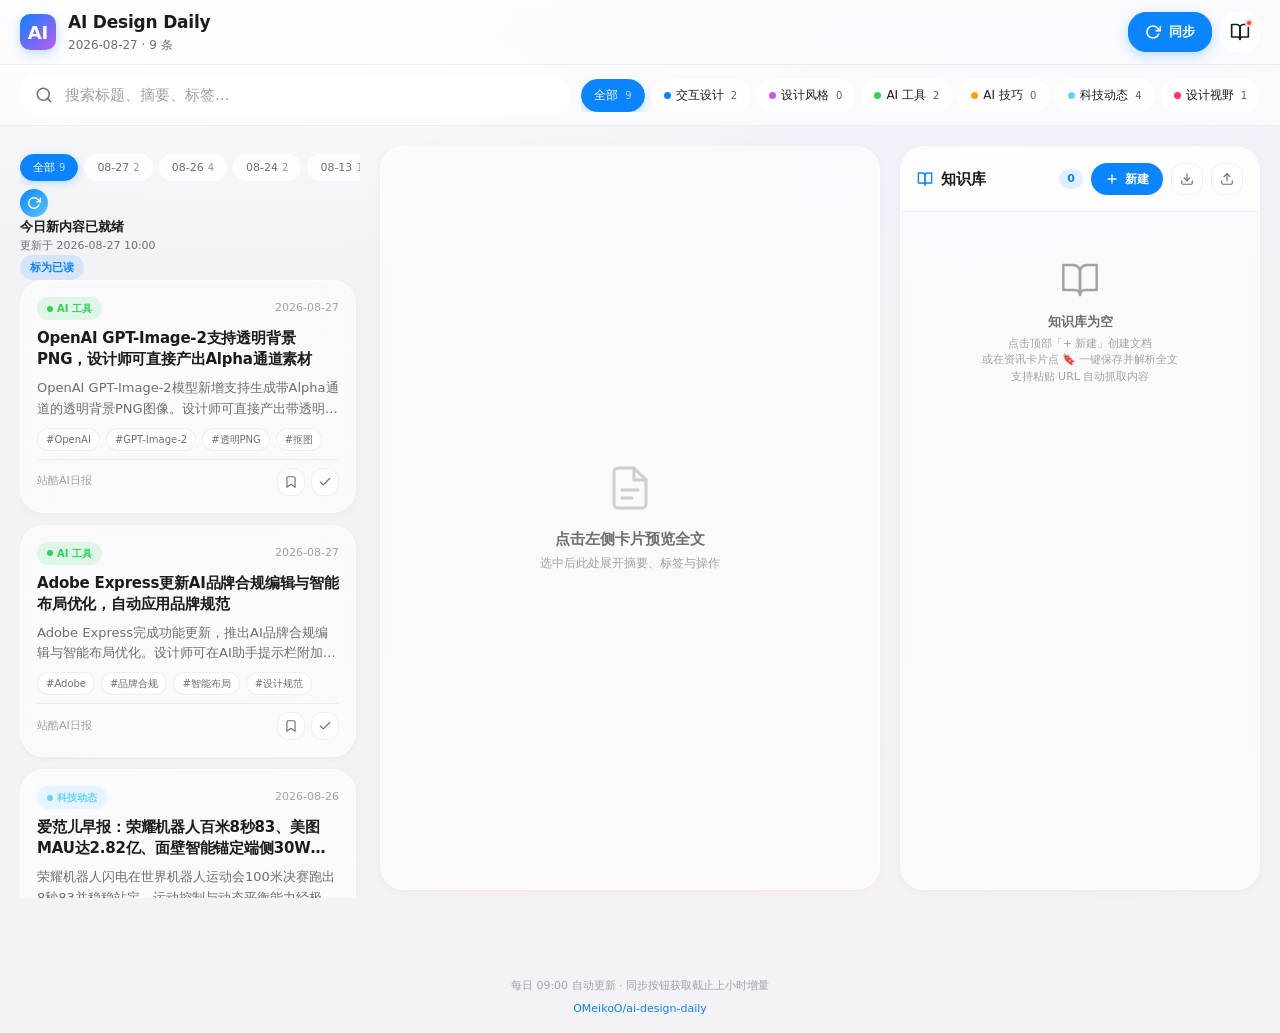
==== commit c215ab9e: "refactor: 重构底层推送和数据加载逻辑 数据加载优化： - 新增 localStorage 缓存机制，CDN缓存或网络失败时仍可显示上次数据 - 页面加载优先渲染缓存数据（秒开），再异步拉取最" ====
--- a/index.html
+++ b/index.html
@@ -1963,6 +1963,7 @@
 function allItems() {
   const seen = new Set();
   const out = [];
+  // Incremental items first (newest), then base items
   const inc = (STATE.incremental && STATE.incremental.items) ? [...STATE.incremental.items].reverse() : [];
   const base = (STATE.data && STATE.data.items) ? STATE.data.items : [];
   for (const it of [...inc, ...base]) {
@@ -1970,6 +1971,12 @@
     seen.add(it.id);
     out.push(it);
   }
+  // Sort by publishedAt descending (newest first) for consistent display
+  out.sort((a, b) => {
+    const da = a.publishedAt || '';
+    const db = b.publishedAt || '';
+    return db.localeCompare(da);
+  });
   return out;
 }
 
@@ -3253,69 +3260,175 @@
 });
 
 /* ============================================================
-   Sync button (manual incremental fetch)
+   Data loading + sync logic
+   ============================================================ */
+
+// Cache key for local persistence (survives CDN cache misses / network failures)
+const NEWS_CACHE_KEY = 'ai-design-daily:news-cache';
+
+function loadCachedData() {
+  try {
+    const cached = localStorage.getItem(NEWS_CACHE_KEY);
+    if (cached) return JSON.parse(cached);
+  } catch (_) {}
+  return null;
+}
+
+function saveCachedData(data) {
+  try {
+    // Only store essential fields to stay within localStorage limits (~5MB)
+    const slim = {
+      date: data.date,
+      updatedAt: data.updatedAt,
+      totalItems: data.totalItems,
+      categories: data.categories,
+      // Keep last 50 items max to manage storage
+      items: (data.items || []).slice(0, 50),
+    };
+    localStorage.setItem(NEWS_CACHE_KEY, JSON.stringify(slim));
+  } catch (_) {}
+}
+
+async function loadData() {
+  const grid = $('#grid');
+  // Try to show cached data immediately (instant render, no flash)
+  const cached = loadCachedData();
+  if (cached && cached.items && cached.items.length) {
+    STATE.data = cached;
+    renderBrandSub();
+    renderDateBar();
+    renderUpdateBanner();
+    renderFilters();
+    renderGrid();
+    renderDetail();
+    renderKb();
+  }
+
+  // Fetch fresh data with cache-busting
+  const candidates = [
+    './news.json',
+    'news.json',
+    'https://raw.githubusercontent.com/OMeikoO/ai-design-daily/main/news.json',
+  ];
+  let data = null;
+  let lastErr = null;
+  for (const p of candidates) {
+    try {
+      const res = await fetch(p + '?v=' + Date.now());
+      if (!res.ok) continue;
+      data = await res.json();
+      break;
+    } catch (e) { lastErr = e; }
+  }
+
+  if (!data) {
+    // If we have cached data, keep showing it
+    if (cached) {
+      showToast('网络异常 · 显示上次缓存数据');
+      return;
+    }
+    grid.innerHTML = `
+      <div class="empty" style="grid-column:1/-1">
+        <div class="empty-icon">
+          <svg viewBox="0 0 24 24" fill="none" stroke="currentColor" stroke-width="2" stroke-linecap="round" stroke-linejoin="round"><circle cx="12" cy="12" r="10"/><line x1="12" y1="8" x2="12" y2="12"/><line x1="12" y1="16" x2="12.01" y2="16"/></svg>
+        </div>
+        <div class="empty-title">无法加载资讯数据</div>
+        <div class="empty-sub">${escapeHtml((lastErr && lastErr.message) || '请稍后刷新重试')}</div>
+      </div>
+    `;
+    return;
+  }
+
+  // If we already have cached data, merge incremental items
+  if (cached && cached.items) {
+    const oldIds = new Set(cached.items.map(i => i.id));
+    const newOnes = (data.items || []).filter(i => !oldIds.has(i.id));
+    if (newOnes.length > 0) {
+      // New items detected — store as incremental
+      STATE.incremental = { items: newOnes, updatedAt: data.updatedAt || new Date().toISOString() };
+    } else {
+      // No new items — clear incremental to avoid duplicates
+      STATE.incremental = null;
+    }
+  }
+
+  STATE.data = data;
+  saveCachedData(data);
+  renderBrandSub();
+  renderDateBar();
+  renderUpdateBanner();
+  renderFilters();
+  renderGrid();
+  renderDetail();
+  renderKb();
+}
+
+/* ============================================================
+   Sync button: manual incremental fetch
+   Single clear path — refetch news.json, compare IDs, merge new items
    ============================================================ */
 async function syncIncremental() {
   const btn = $('#sync-btn');
   btn.classList.add('spinning');
   try {
-    // Try to fetch news.json again - if updatedAt changed, merge as incremental
-    // Also try a separate sync.json if exists
-    const candidates = ['./sync.json', 'sync.json', '/sync.json', '/ai-design-daily/sync.json'];
+    // Always refetch news.json with cache-busting
+    const candidates = [
+      './news.json?v=' + Date.now(),
+      'https://raw.githubusercontent.com/OMeikoO/ai-design-daily/main/news.json?v=' + Date.now(),
+    ];
     let data = null;
     for (const p of candidates) {
       try {
-        const res = await fetch(p + '?t=' + Date.now());
+        const res = await fetch(p);
         if (!res.ok) continue;
         data = await res.json();
         break;
       } catch (_) {}
     }
-    if (data && data.items && data.items.length) {
-      // Merge: only keep items not already in base data
-      const baseIds = new Set((STATE.data && STATE.data.items || []).map(i => i.id));
-      const merged = data.items.filter(i => !baseIds.has(i.id));
-      if (merged.length > 0) {
-        STATE.incremental = { items: merged, updatedAt: data.updatedAt || new Date().toISOString() };
-        STATE.lastSyncAt = new Date().toISOString();
-        localStorage.setItem('ai-design-daily:last-sync', STATE.lastSyncAt);
-        showToast(`同步成功 · 新增 ${merged.length} 条`);
+
+    if (!data) {
+      showToast('同步失败 · 无法连接服务器');
+      return;
+    }
+
+    // Collect current IDs from base + existing incremental
+    const currentIds = new Set(allItems().map(i => i.id));
+
+    // Find new items (IDs not yet seen)
+    const newOnes = (data.items || []).filter(i => !currentIds.has(i.id));
+
+    if (newOnes.length > 0) {
+      // Merge new items into incremental
+      const prevIncremental = (STATE.incremental && STATE.incremental.items) || [];
+      const mergedNew = [...newOnes, ...prevIncremental.filter(i => !currentIds.has(i.id))];
+      STATE.incremental = { items: mergedNew, updatedAt: data.updatedAt || new Date().toISOString() };
+
+      // Update base data if it changed (e.g. new date or more items)
+      STATE.data = data;
+      saveCachedData(data);
+
+      STATE.lastSyncAt = new Date().toISOString();
+      localStorage.setItem('ai-design-daily:last-sync', STATE.lastSyncAt);
+      showToast(`同步成功 · 新增 ${newOnes.length} 条`);
+      renderBrandSub();
+      renderDateBar();
+      renderFilters();
+      renderGrid();
+    } else {
+      // Check if data itself is newer than what we have
+      const ourUpdatedAt = STATE.data ? STATE.data.updatedAt : '';
+      const remoteUpdatedAt = data.updatedAt || '';
+      if (remoteUpdatedAt && remoteUpdatedAt !== ourUpdatedAt) {
+        // Data changed but no new item IDs — could be content updates
+        STATE.data = data;
+        saveCachedData(data);
+        showToast('数据已更新 · 内容刷新');
         renderBrandSub();
         renderDateBar();
         renderFilters();
         renderGrid();
       } else {
         showToast('已是最新 · 暂无新增');
-      }
-    } else {
-      // No sync.json — fallback to refetching news.json (which may include new items)
-      const refetchPaths = ['./news.json', 'news.json'];
-      let refreshed = null;
-      for (const p of refetchPaths) {
-        try {
-          const res = await fetch(p + '?t=' + Date.now());
-          if (!res.ok) continue;
-          refreshed = await res.json();
-          break;
-        } catch (_) {}
-      }
-      if (refreshed && STATE.data) {
-        const oldIds = new Set(allItems().map(i => i.id));
-        const newOnes = (refreshed.items || []).filter(i => !oldIds.has(i.id));
-        if (newOnes.length > 0) {
-          STATE.incremental = { items: newOnes, updatedAt: refreshed.updatedAt };
-          STATE.lastSyncAt = new Date().toISOString();
-          localStorage.setItem('ai-design-daily:last-sync', STATE.lastSyncAt);
-          showToast(`同步成功 · 新增 ${newOnes.length} 条`);
-          renderBrandSub();
-          renderDateBar();
-          renderFilters();
-          renderGrid();
-        } else {
-          showToast('已是最新 · 截止上一小时暂无新增');
-        }
-      } else {
-        showToast('暂无可同步的新内容');
       }
     }
   } catch (e) {
@@ -3411,45 +3524,8 @@
 });
 
 /* ============================================================
-   Load data
+   Boot
    ============================================================ */
-async function loadData() {
-  const grid = $('#grid');
-  grid.innerHTML = Array(4).fill('<div class="skeleton-card"></div>').join('');
-
-  const candidates = ['./news.json', 'news.json', '/news.json', '/ai-design-daily/news.json'];
-  let data = null;
-  let lastErr = null;
-  for (const p of candidates) {
-    try {
-      const res = await fetch(p + '?t=' + Date.now());
-      if (!res.ok) continue;
-      data = await res.json();
-      break;
-    } catch (e) { lastErr = e; }
-  }
-  if (!data) {
-    grid.innerHTML = `
-      <div class="empty" style="grid-column:1/-1">
-        <div class="empty-icon">
-          <svg viewBox="0 0 24 24" fill="none" stroke="currentColor" stroke-width="2" stroke-linecap="round" stroke-linejoin="round"><circle cx="12" cy="12" r="10"/><line x1="12" y1="8" x2="12" y2="12"/><line x1="12" y1="16" x2="12.01" y2="16"/></svg>
-        </div>
-        <div class="empty-title">无法加载资讯数据</div>
-        <div class="empty-sub">${escapeHtml((lastErr && lastErr.message) || '请稍后刷新重试')}</div>
-      </div>
-    `;
-    return;
-  }
-  STATE.data = data;
-  renderBrandSub();
-  renderDateBar();
-  renderUpdateBanner();
-  renderFilters();
-  renderGrid();
-  renderDetail();
-  renderKb();
-}
-
 loadData();
 
 // Keyboard shortcuts
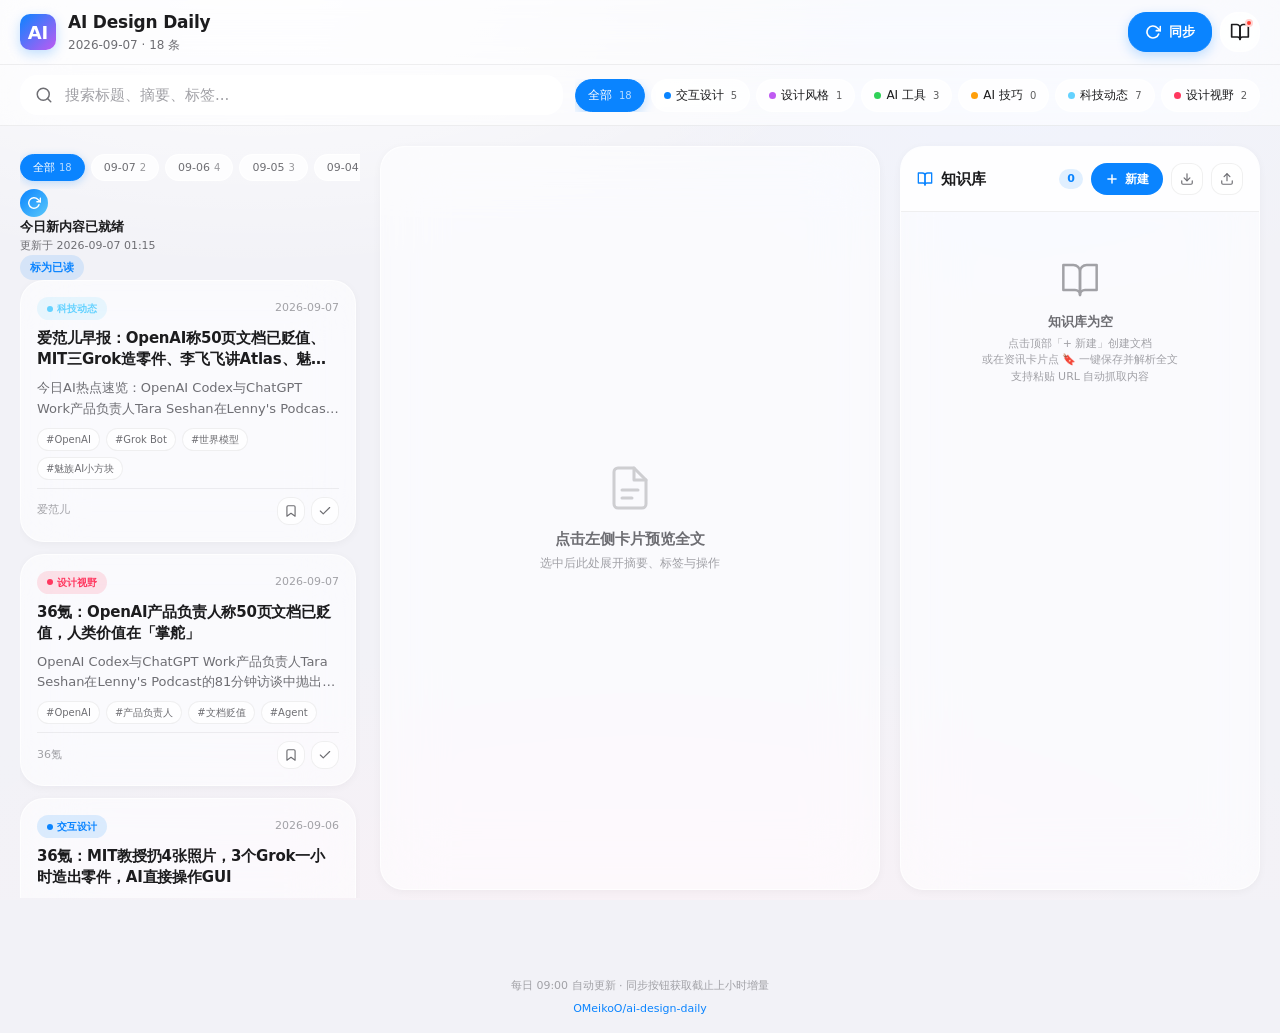
==== commit a2b8db08: "feat: 优化内容区布局 - 分段展示 + 放大字体 + 清晰层次 CSS优化： - 标题字号 22px → 24px，行高 1.3 → 1.35 - 正文字号 14px → 15px，行高 1.7" ====
--- a/index.html
+++ b/index.html
@@ -775,31 +775,43 @@
   align-items: center;
   gap: 8px;
   flex-wrap: wrap;
-}
-.detail-meta .cat-tag { font-size: 11px; padding: 4px 10px; }
+  padding-bottom: 12px;
+  border-bottom: 1px solid var(--glass-border-subtle);
+}
+.detail-meta .cat-tag { font-size: 12px; padding: 4px 10px; }
 .detail-date { font-size: 12px; color: var(--text-tertiary); margin-left: auto; }
 
 .detail-title {
-  font-size: 22px;
+  font-size: 24px;
   font-weight: 800;
   letter-spacing: -0.5px;
-  line-height: 1.3;
+  line-height: 1.35;
   margin: 0;
   color: var(--text-primary);
 }
 
 .detail-summary {
-  font-size: 14px;
-  line-height: 1.7;
+  font-size: 15px;
+  line-height: 1.85;
   color: var(--text-secondary);
   margin: 0;
-  padding: 16px;
+  padding: 20px;
   background: var(--glass-bg-strong);
   border-radius: var(--radius-md);
 }
-
-.detail-tags { display: flex; gap: 8px; flex-wrap: wrap; }
-.detail-tags .tag { font-size: 11px; padding: 3px 8px; }
+.detail-summary p {
+  margin: 0 0 12px;
+  padding: 0;
+}
+.detail-summary p:last-child { margin-bottom: 0; }
+.detail-summary .summary-sentence {
+  display: block;
+  margin-bottom: 10px;
+}
+.detail-summary .summary-sentence:last-child { margin-bottom: 0; }
+
+.detail-tags { display: flex; gap: 8px; flex-wrap: wrap; margin-top: 4px; }
+.detail-tags .tag { font-size: 12px; padding: 4px 10px; }
 
 .detail-actions {
   display: flex;
@@ -1892,6 +1904,36 @@
 function $$(sel, root) { return [...(root || document).querySelectorAll(sel)]; }
 function escapeHtml(s) {
   return String(s == null ? '' : s).replace(/[&<>"']/g, c => ({'&':'&amp;','<':'&lt;','>':'&gt;','"':'&quot;',"'":'&#39;'}[c]));
+}
+
+/**
+ * Split a long summary string into readable paragraphs.
+ * Strategy: split by 。 to get sentences, then group 2-3 sentences per paragraph.
+ * Returns an HTML string of <p> tags.
+ */
+function formatSummary(raw) {
+  if (!raw) return '';
+  const text = escapeHtml(raw);
+  // Split by Chinese/English sentence terminators
+  const sentences = text.split(/(?<=[。！？；])/).map(s => s.trim()).filter(s => s.length > 0);
+  if (sentences.length <= 1) return text;
+
+  // Group sentences into paragraphs (2-3 sentences each)
+  const paragraphs = [];
+  let current = [];
+  for (const s of sentences) {
+    current.push(s);
+    // Heuristic: start a new paragraph after sentences ending with patterns like "。" when we have 2+ sentences
+    // Also break after semicolons if the next sentence starts a new topic
+    if (current.length >= 2 && s.endsWith('。')) {
+      paragraphs.push(current.join(''));
+      current = [];
+    }
+  }
+  // Don't forget remaining sentences
+  if (current.length > 0) paragraphs.push(current.join(''));
+
+  return paragraphs.map(p => `<p>${p}</p>`).join('');
 }
 function fmtDate(d) {
   if (!d) return '';
@@ -2318,7 +2360,7 @@
         <span class="detail-date">${fmtDate(item.publishedAt)} · ${relDate(item.publishedAt)}</span>
       </div>
       <h2 class="detail-title">${escapeHtml(item.title)}</h2>
-      <div class="detail-summary">${escapeHtml(item.summary)}</div>
+      <div class="detail-summary">${formatSummary(item.summary)}</div>
       ${item.tags && item.tags.length ? `<div class="detail-tags">${item.tags.map(t => `<span class="tag">#${escapeHtml(t)}</span>`).join('')}</div>` : ''}
       <div class="detail-source">
         来源: ${escapeHtml(item.source || '未知')}
